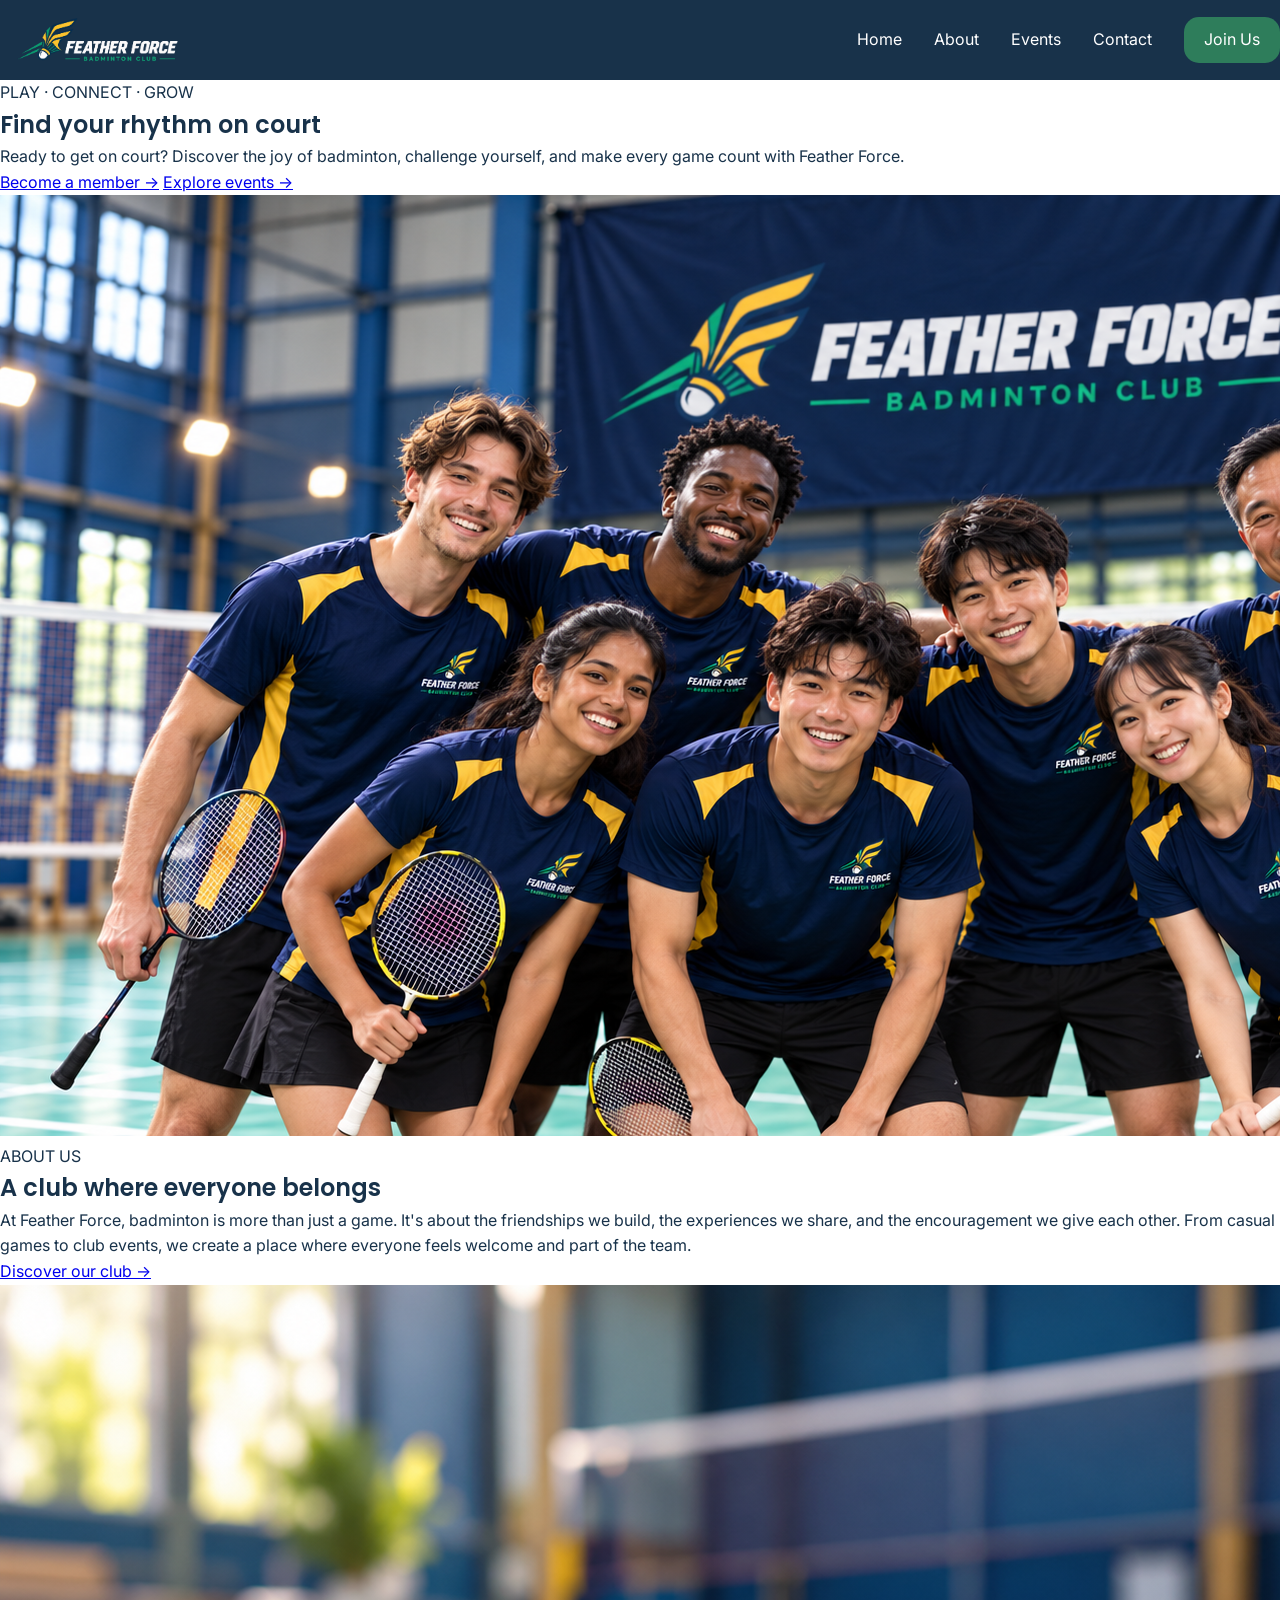
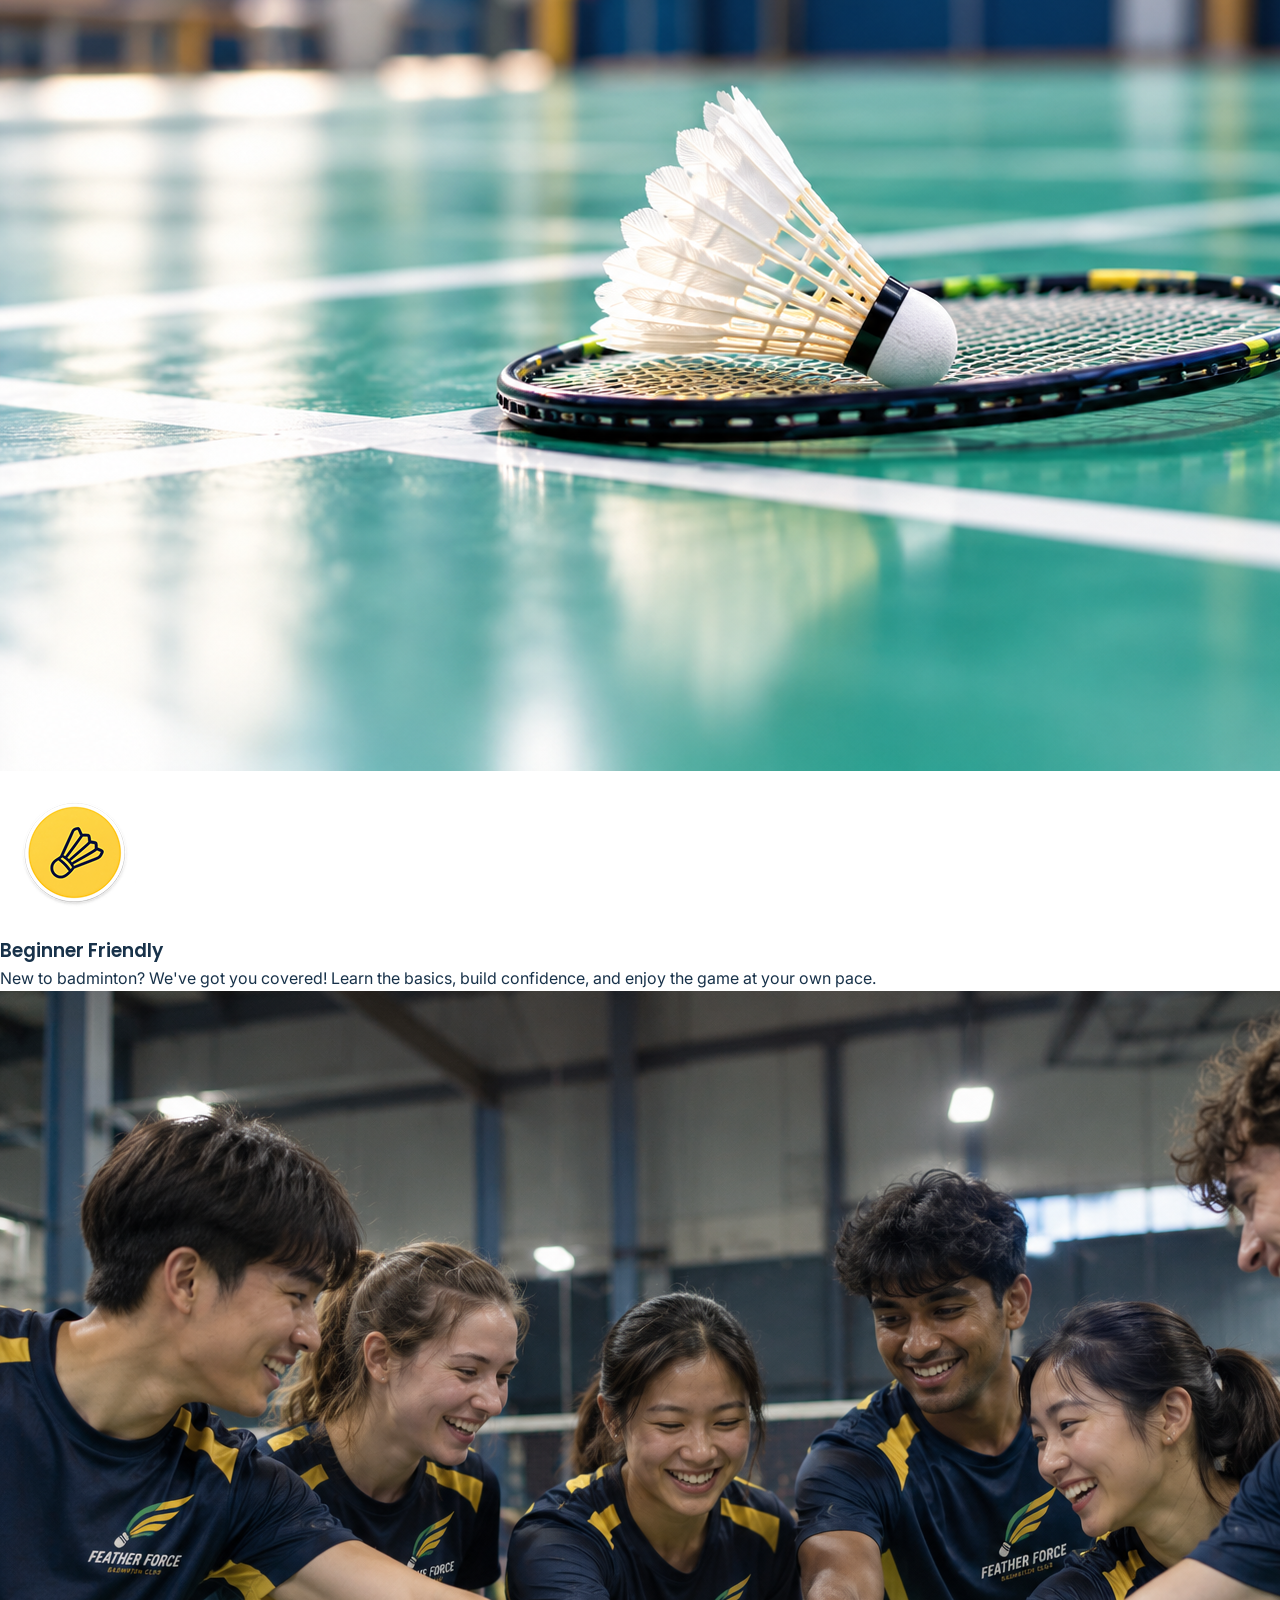
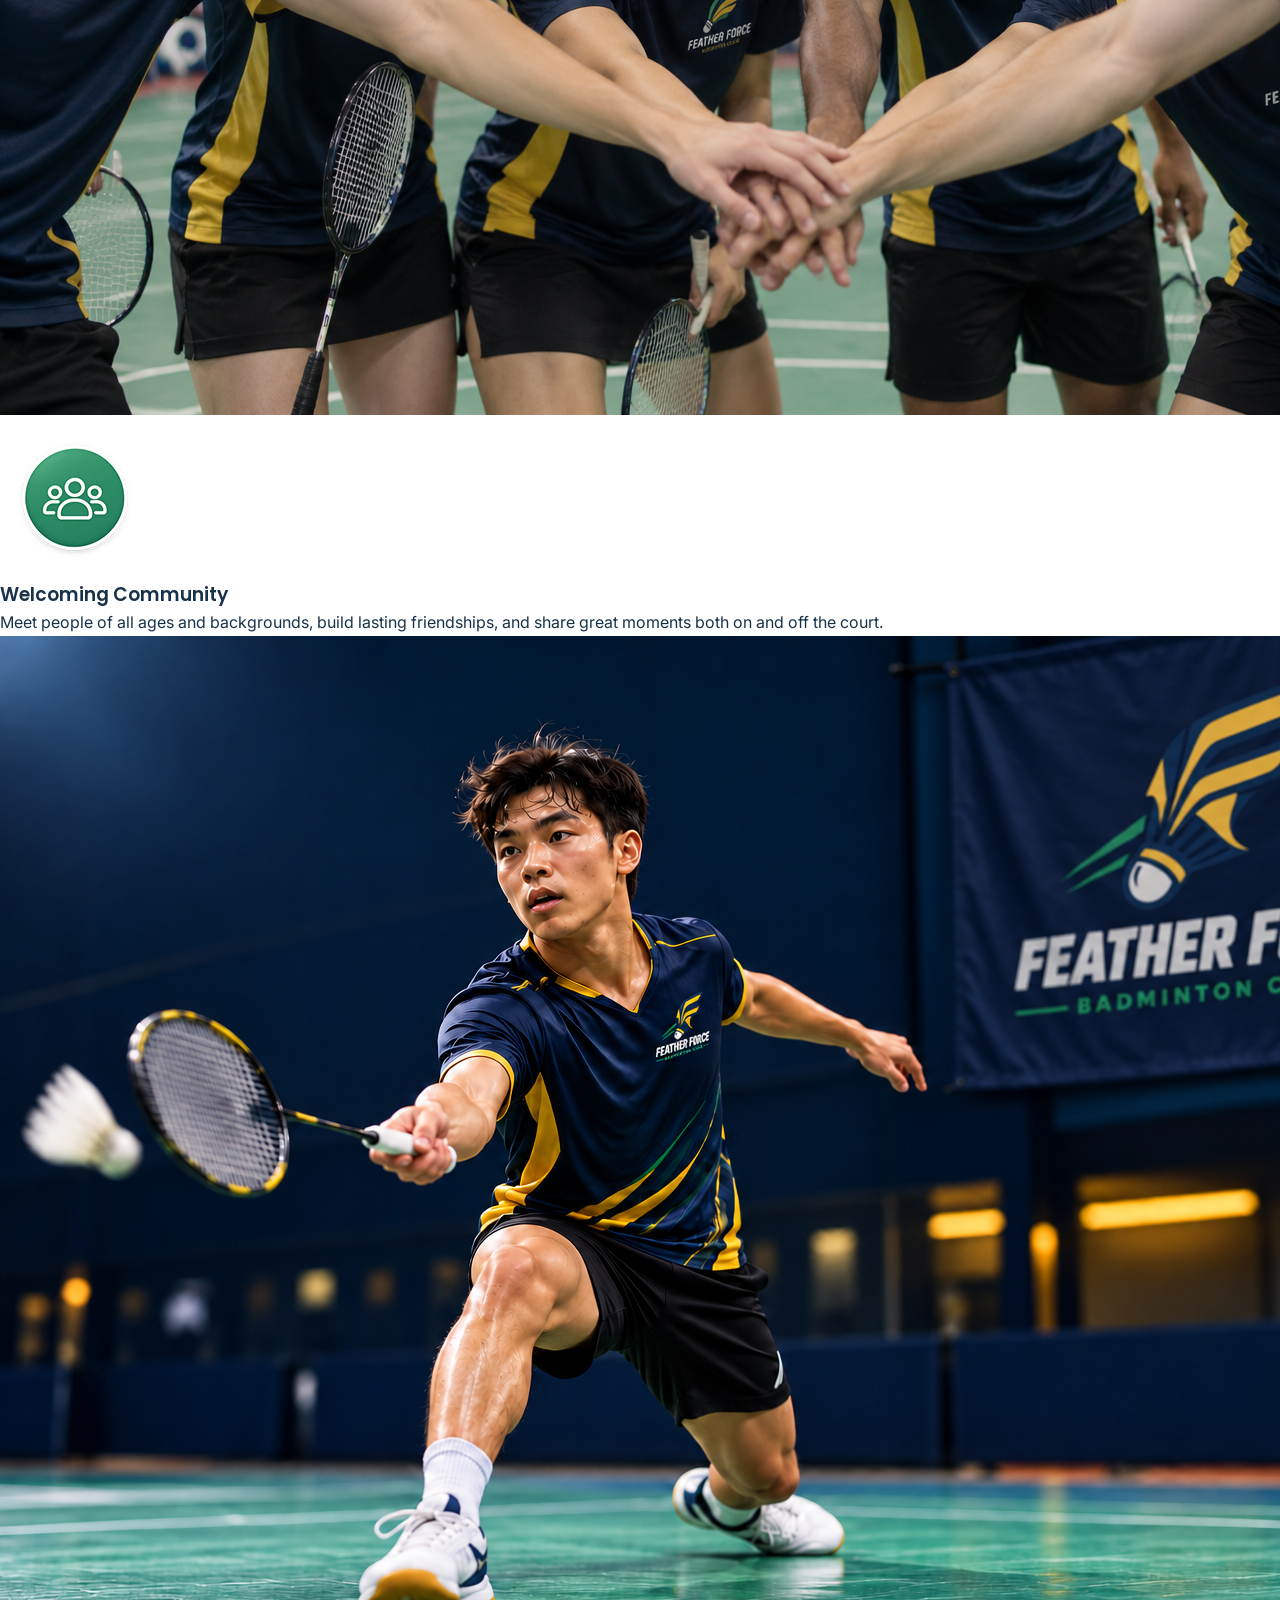
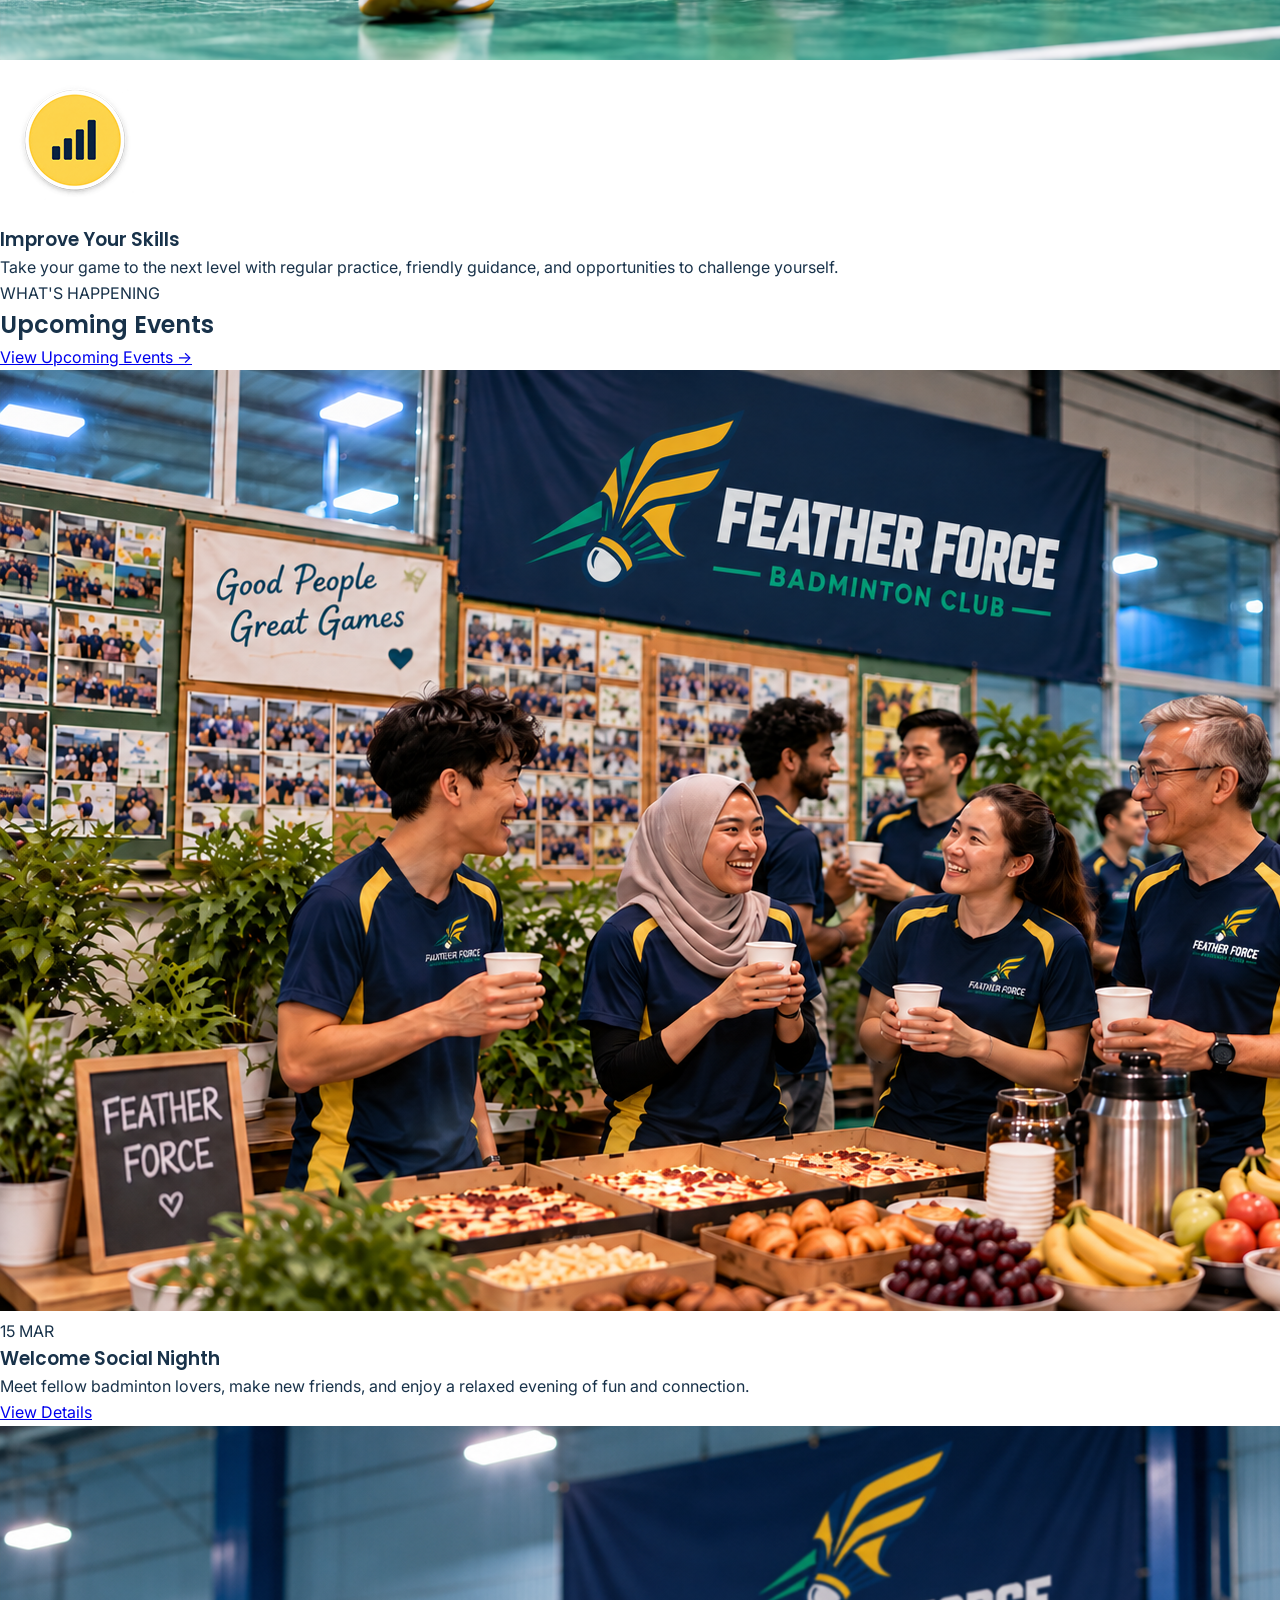
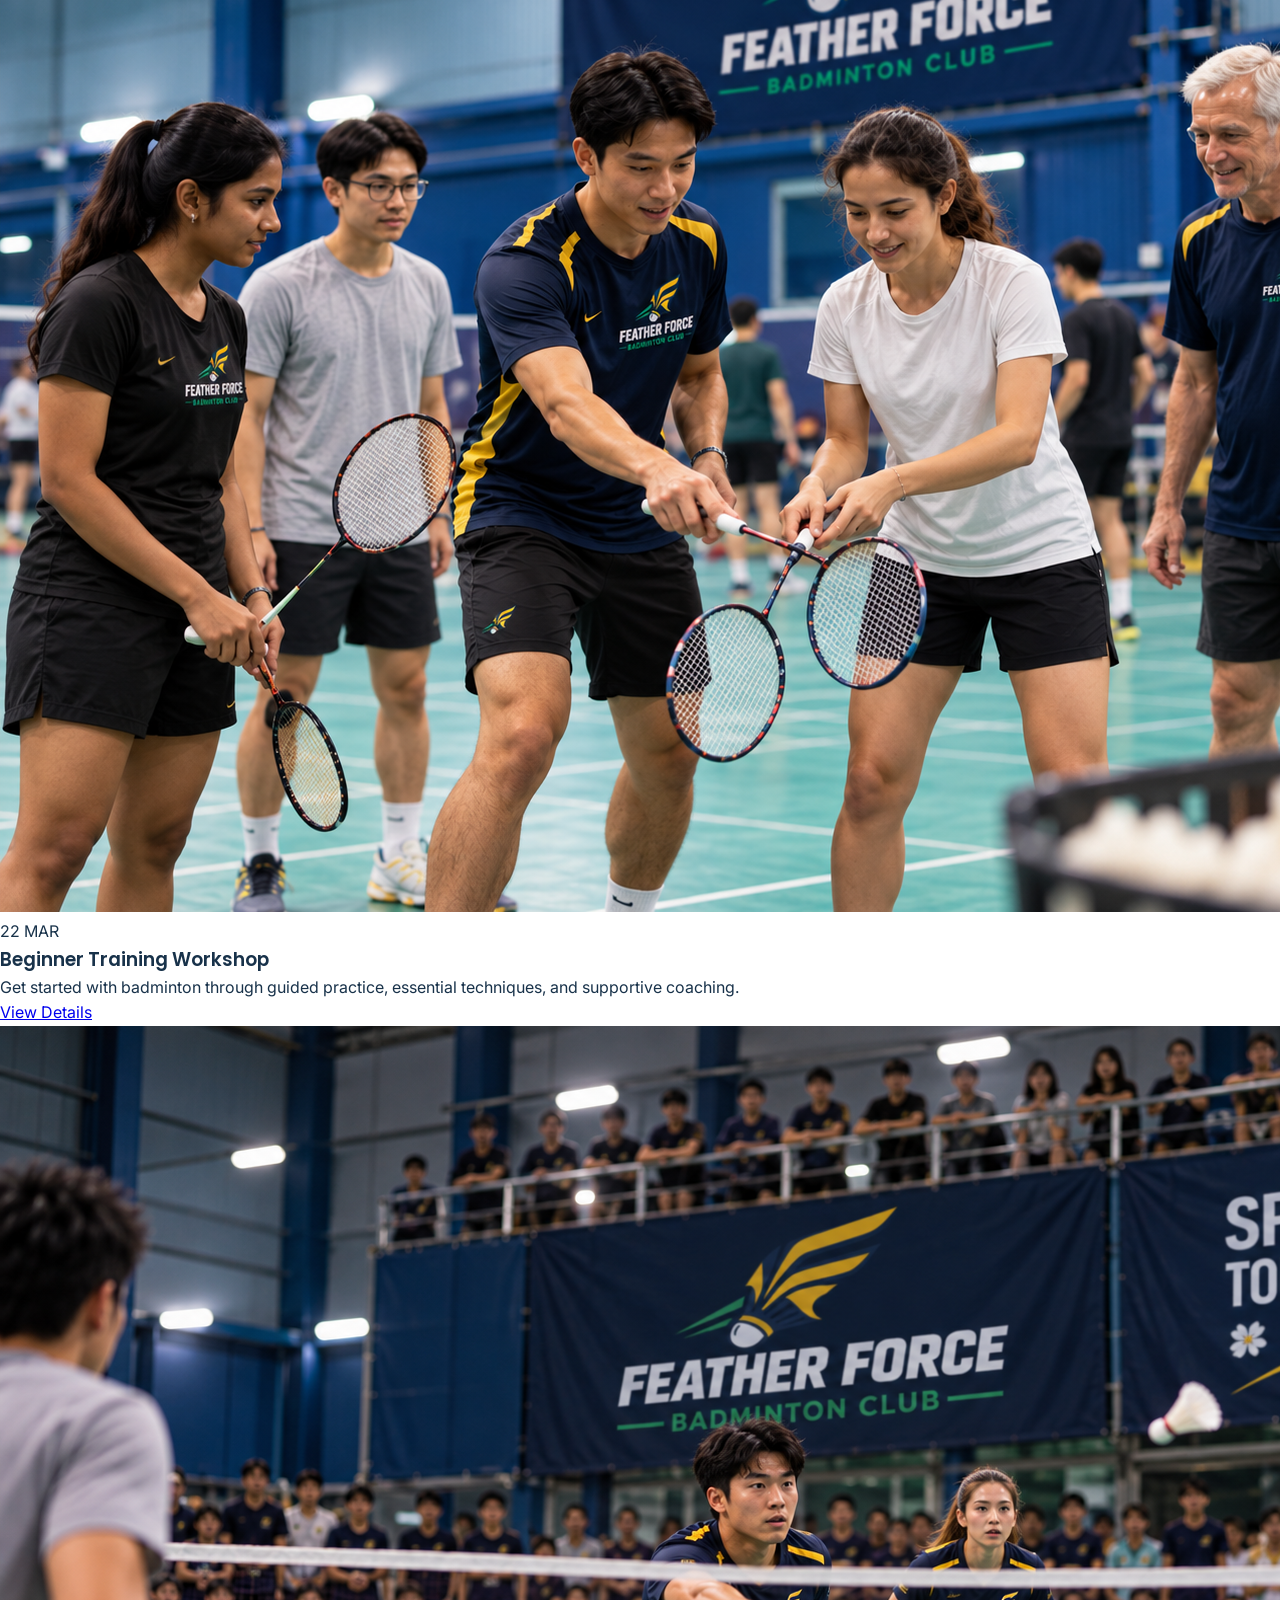
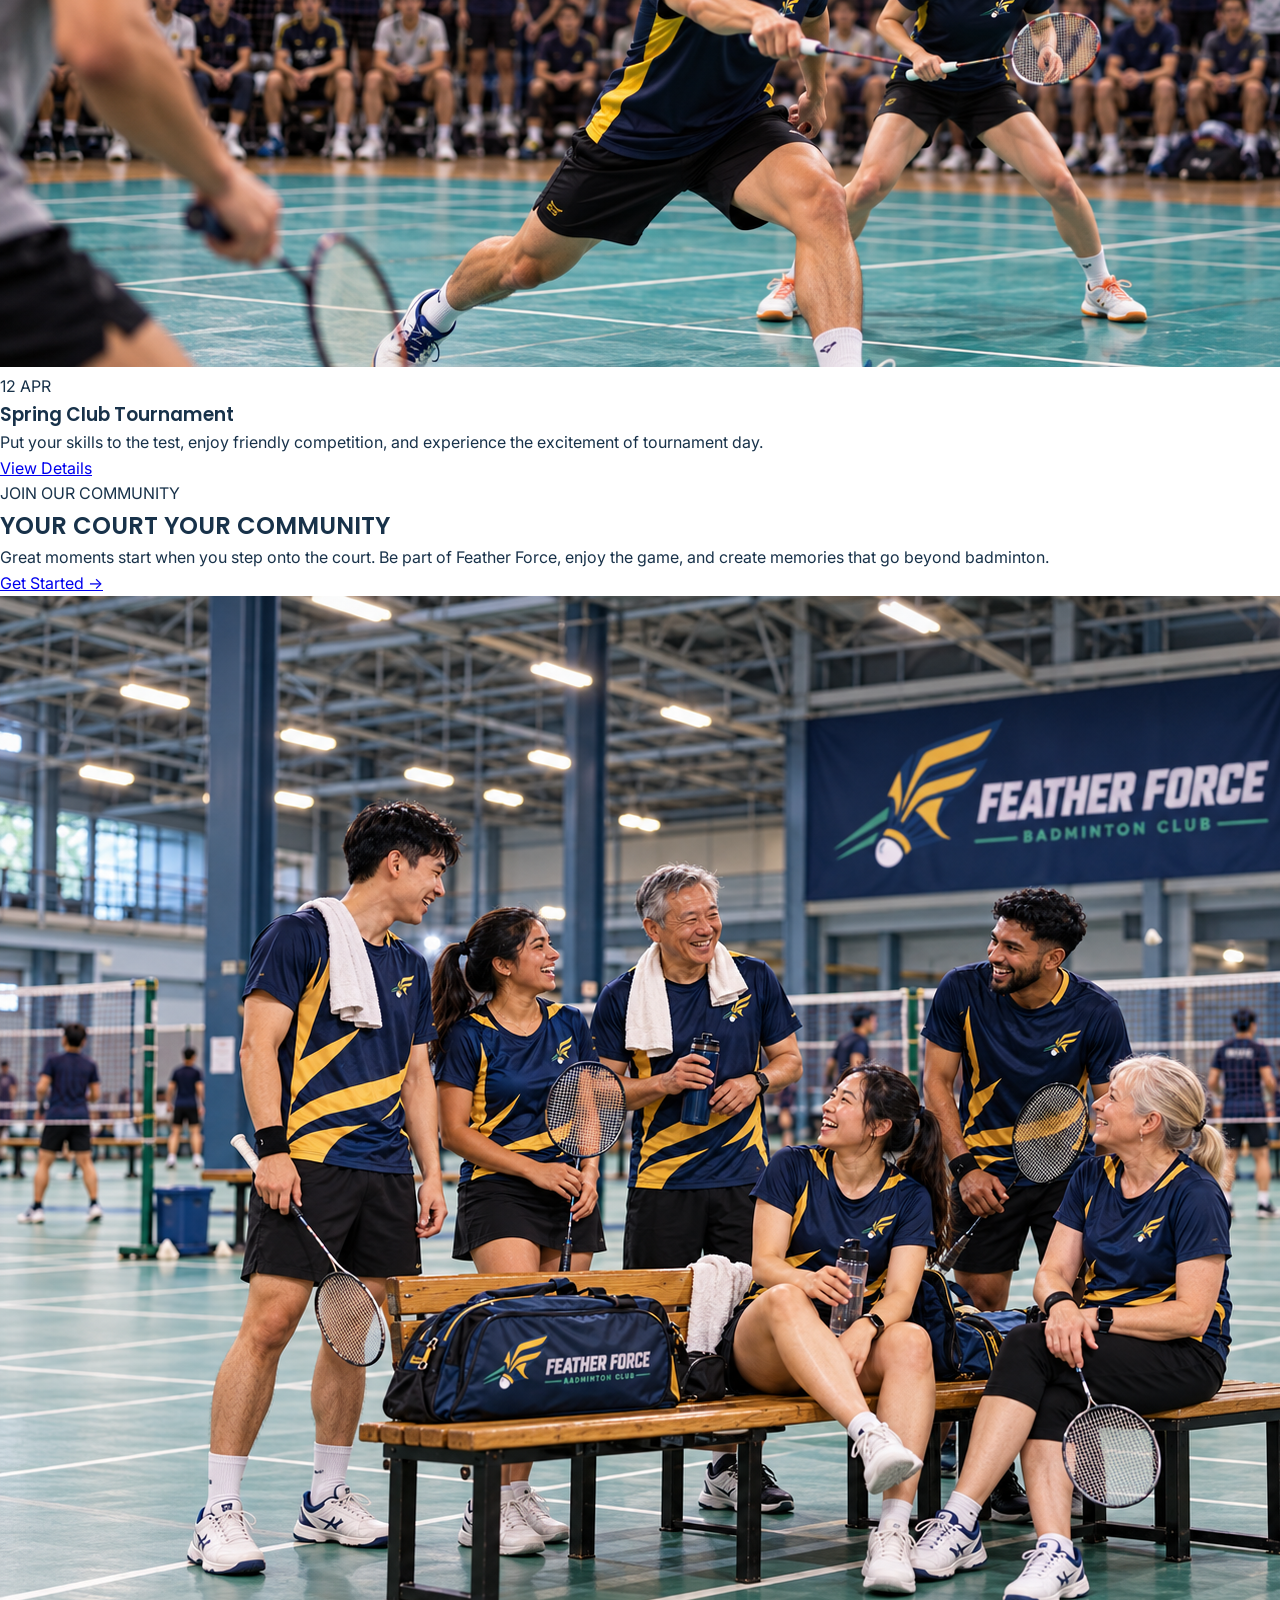
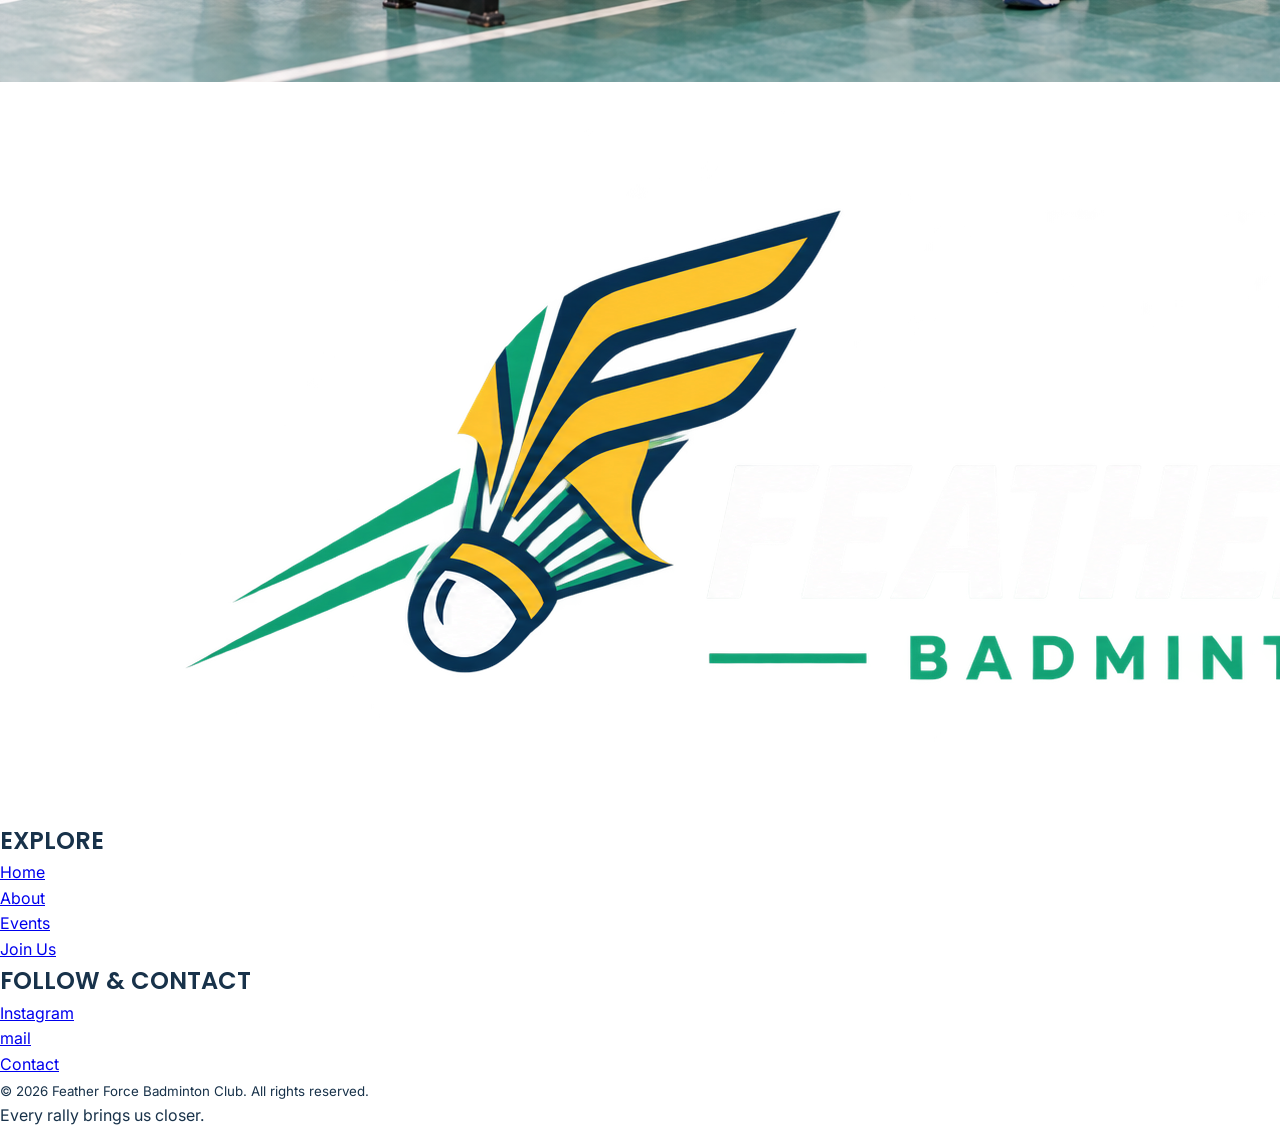
==== html/index.html @ 4be4ebb5 "Implementera tillgänglig mobilmeny med JavaScript och koppla main.js till alla HTML-sidor" ====
<!DOCTYPE html>
<html lang="en">
<head>
    <meta charset="UTF-8">
    <meta name="viewport" content="width=device-width, initial-scale=1.0">
    <title>Home | Feather Force Badminton Club</title>

    <!-- CSS Filer -->
     <link rel="stylesheet" href ="../css/main.css">
     <link rel="stylesheet" href ="../css/index.css">

    <!--  Javascript Filer -->
     <script src="../js/main.js" defer></script>

    <!-- Google Fonts -->
     <link rel="preconnect" href="https://fonts.googleapis.com">
     <link rel="preconnect" href="https://fonts.gstatic.com" crossorigin>
     <link href="https://fonts.googleapis.com/css2?family=Inter:wght@400&family=Poppins:wght@600&display=swap" rel="stylesheet">

    
    <!-- Flaticon UIcons för sociala medier -->
     <link rel="stylesheet"
      href="https://cdn-uicons.flaticon.com/3.0.0/uicons-brands/css/uicons-brands.css">
    <!-- Flaticon UIcons med rundade konturer -->
     <link rel="stylesheet"
      href="https://cdn-uicons.flaticon.com/3.0.0/uicons-regular-rounded/css/uicons-regular-rounded.css">
    <!-- Flaticon UIcons med fylld design -->
      <link rel="stylesheet"
      href="https://cdn-uicons.flaticon.com/3.0.0/uicons-solid-rounded/css/uicons-solid-rounded.css">
</head>

<body>

    <!-- Sidhuvud med logotyp och navigation -->
    <header class ="site-header">

        <!-- Container för sidhuvudets layout och innehåll -->
        <div class ="header-container">

            <!-- Logotyp med länk till startsidan -->
            <a href="index.html" class ="logo">

                <!-- Feather Force-klubbens logotyp -->
                <img src ="../images/Feather-Force-logo.png"
                 alt ="Feather Force Badminton Club logo">
            </a>

            <!-- Hamburgermeny med tillgänglighetsanpassade attribut -->
            <button class = "menu-toggle"
                type ="button"  
                aria-label="Open menu"
                aria-expanded="false"
                aria-controls="primary-navigation">

                <!-- Hamburgermenyns tre streck -->
                <span class ="bar1"></span>     
                <span class = "bar2"></span>    
                <span class = "bar3"></span>    
            </button>

            <!-- Huvudnavigation för webbplatsens sidor -->
            <nav class="navbar" id="primary-navigation" aria-label="Main navigation">

                <!-- Lista med navigationslänkar -->
                <ul class="nav-list">
      
                    <li><a href="index.html">Home</a></li>
                    <li><a href="about.html">About</a></li>
                    <li><a href="events.html">Events</a></li>
                    <li><a href="contact.html">Contact</a></li>

                    <!-- Länk till kontaktsidan för medlemskap -->
                    <li><a href="contact.html" class="join-button">Join Us</a></li>
                </ul>
            </nav>
        </div>
    </header>

    <!-- Sidans huvudsakliga innehåll -->
    <main class ="home-page" id="home">

        <!--  Hero-Sektion -->
        <section class ="home-hero">

            <!-- Layout och innehållsbredd för Hero-sektionen -->
            <div class ="hero-layout content-container">

                <!--  Textinnehåll i Hero-Sektionen -->
                <div class ="hero-content">

                    <!-- Tag -->
                     <p class ="tag">PLAY · CONNECT · GROW</p>
                     
                     <!--  Rubrik -->
                    <h1>Find your rhythm on court</h1>

                    <!-- Introduktion-->
                     <p> Ready to get on court? Discover the joy of badminton, challenge yourself, 
                     and make every game count with Feather Force. 
                    </p>

                    <!-- Container för knappar för medlemskap och evenemang -->
                    <div class="hero-actions">

                        <!-- Primär knapp för medlemskap -->
                        <a href ="contacts.html" class ="button button-primary">Become a member &rarr;</a>

                        <!-- Sekundär knapp för evenemang -->
                        <a href="events.html" class ="button button-secondary">Explore events &rarr;</a>
                    </div>

                    <!-- Hero bild -->
                     <img src = "../images/hero-image.png" alt = "Feather Force team">
                </div>

            </div>
        </section>

        <!-- About-Sektion-->
         <section class ="home-about" id="about">

            <!-- Layout och innehållsbredd för About-sektionen -->
            <div class ="about-layout content-container">
                
                <!--  Textinnehåll i About-Sektionen -->
                <div class ="about-content">

                    <!-- Tag -->
                    <p class ="tag">ABOUT US</p>

                    <!--  Sektionens huvudrubrik -->
                    <h2> A club where everyone belongs </h2>

                    <!-- Presentation av badmintonklubben -->
                    <p>
                        At Feather Force, badminton is more than just a game. It's about the friendships we build, 
                        the experiences we share, and the encouragement we give each other. From casual games to club events,
                        we create a place where everyone feels welcome and part of the team.
                    </p>

                    <!-- Knapp som länkar till About-Sidan -->
                     <a href ="about.html" class ="button">Discover our club &rarr;</a>
                </div>

                <!-- Informationskort om klubbens fördelar -->
                <div class ="about-cards">
                    
                 <!-- Första kort som presenterar klubbens fördelar -->
                 <article class ="about-card">
                     <!-- Container för kortets bilder och dekorativ ikoner -->
                     <div class ="about-card-media">
                          <!-- Kort 1: Bilden -->
                         <img src="../images/about-card1.png" class ="about-card-image" 
                         alt ="Badminton shuttlecock and racket">
                         
                         <!-- Kort 1: Dekorativ ikon -->
                         <img src="../images/about-icon1.png" class="about-card-icon"
                         alt="">
                     </div>

                     <!--  Kort 1: Textinnehåll -->
                     <div class ="about-card-content">
                         <!--  Kort 1: Rubrik -->
                         <h3>Beginner Friendly</h3>

                         <!--  Kort 1: Beskrivning-->
                         <p>New to badminton? We've got you covered! Learn the basics, build confidence,
                           and enjoy the game at your own pace.
                        </p>
                     </div>
                 </article>


                 <!-- Andra kort som presenterar klubbens fördelar -->
                 <article class ="about-card">
                     <!-- Container för kortets bilder och dekorativ ikoner -->
                     <div class ="about-card-media">
                          <!-- Kort 2: Bilden -->
                         <img src="../images/about-card2.png" class ="about-card-image" 
                         alt ="Feather Force members bringing their hands together">
                         
                         <!-- Kort 2: Dekorativ ikon -->
                         <img src="../images/about-icon2.png" class="about-card-icon"
                         alt="">
                     </div>

                     <!--  Kort 2: Textinnehåll -->
                     <div class ="about-card-content">
                         <!--  Kort 2: Rubrik -->
                         <h3>Welcoming Community</h3>

                         <!--  Kort 2: Beskrivning-->
                         <p>Meet people of all ages and backgrounds, build lasting friendships, 
                             and share great moments both on and off the court.
                        </p>
                     </div>
                 </article>


                 <!-- Tredje kort som presenterar klubbens fördelar -->
                 <article class ="about-card">
                     <!-- Container för kortets bilder och dekorativ ikoner -->
                     <div class ="about-card-media">
                          <!-- Kort 3: Bilden -->
                         <img src="../images/about-card3.png" class ="about-card-image" 
                         alt ="Badminton players improving their skills through training">
                         
                         <!-- Kort 3: Dekorativ ikon -->
                         <img src="../images/about-icon3.png" class="about-card-icon"
                         alt="">
                     </div>

                     <!--  Kort 3: Textinnehåll -->
                     <div class ="about-card-content">
                         <!--  Kort 3: Rubrik -->
                         <h3>Improve Your Skills</h3>

                         <!--  Kort 3: Beskrivning-->
                         <p>Take your game to the next level with regular practice, friendly guidance,
                             and opportunities to challenge yourself.
                         </p>
                     </div>
                 </article>
                </div>
            </div>
         </section>


         <!-- Kommande events-Sektion -->
         <section class ="home-events" id="events">

            <!-- Container för sektionens innehållsbredd -->
            <div class ="content-container">

                <!--  Sektionens rubrik och navigationslänk -->
                  <div class ="section-head">
                     <!-- Sektionens tag och rubrik -->
                     <div class ="section-title">
                         <!-- Tag -->
                         <p class="tag">WHAT'S HAPPENING</p>

                         <!-- Rubrik -->
                         <h2>Upcoming Events</h2>
                     </div>

                     <!-- Länk till Events-Sidan  -->
                     <a href = "events.html">View Upcoming Events &rarr;</a>
                  </div>

               <!-- Grid layout för Events kortet -->
               <div class ="events-grid">
                   <!-- Första Events-kort -->
                   <article class ="event-card">   
                       <!-- Container för Events-sektion bild och datum -->
                      <div class="event-card-visual">
                         <img src ="../images/event-card1.png" alt="Feather Force members enjoying a social badminton event">
                         <span class="event-date">15 MAR</span>
                      </div>

                       <!-- Container för evenemangets rubrik, beskrivning och länk -->
                        <div class="event-card-content">
                            <!-- Rubrik -->
                             <h3>Welcome Social Nighth</h3>

                            <!--  Beskrivning -->
                            <p>Meet fellow badminton lovers, make new friends, 
                             and enjoy a relaxed evening of fun and connection.
                            </p>

                            <!-- Länk till Events detaljer -->
                            <a href="events.html">View Details</a>
                        </div>
                   </article>


                   <!-- Andra Events-kort -->
                   <article class ="event-card">   
                       <!-- Container för Events-sektion bild och datum -->
                      <div class="event-card-visual">
                         <img src ="../images/event-card2.png" alt="Beginner badminton players practicing with guidance from a coach">
                         <span class="event-date">22 MAR</span>
                      </div>

                       <!-- Container för evenemangets rubrik, beskrivning och länk -->
                        <div class="event-card-content">
                            <!-- Rubrik -->
                             <h3>Beginner Training Workshop</h3>

                            <!--  Beskrivning -->
                            <p>Get started with badminton through guided practice, 
                              essential techniques, and supportive coaching.
                            </p>

                            <!-- Länk till Events detaljer -->
                            <a href="events.html">View Details</a>
                        </div>
                   </article>


                    <!-- Tredje Events-kort -->
                   <article class ="event-card">   
                       <!-- Container för Events-sektion bild och datum -->
                      <div class="event-card-visual">
                         <img src ="../images/event-card3.png" alt="Feather Force players competing in a spring club tournament">
                         <span class="event-date">12 APR</span>
                      </div>

                       <!-- Container för evenemangets rubrik, beskrivning och länk -->
                        <div class="event-card-content">
                            <!-- Rubrik -->
                             <h3>Spring Club Tournament</h3>

                            <!--  Beskrivning -->
                            <p>Put your skills to the test, enjoy friendly competition,
                             and experience the excitement of tournament day.
                            </p >

                            <!-- Länk till Events detaljer -->
                            <a href="events.html">View Details</a>
                        </div>
                   </article>
               </div>
            </div>
         </section>


        <!--  CTA-Sektion-->
        <section class="home-cta" id="cta">

            <!-- Layout och innehållsbredd för CTA-sektionen -->
             <div class="cta-layout content-container">

                <!--  Textinnehåll i CTA-Sektionen -->
                <div class="cta-content">
                    <!-- TAG -->
                    <p class="tag">JOIN OUR COMMUNITY</p>

                    <!-- Rubrik -->
                    <h2>YOUR COURT YOUR COMMUNITY</h2>

                    <!--Beskrivning om CTA - Sektion-->
                    <p>Great moments start when you step onto the court. Be part of Feather Force, 
                    enjoy the game, and create memories that go beyond badminton.
                    </p>

                    <!-- Länk till Contact-sidan -->
                    <a href="contacts.html" class="button"> Get Started &rarr;</a>
                </div>

                <!-- CTA-Sektions bild på höger sida -->
                <img src="../images/joinUs-card1.png" alt="Feather Force members talking with each other">
             </div>
        </section>
    </main>


    

<!-- Sidfot med navigation och kontaktinformation -->
<footer class="site-footer">

    <!-- Sidfotens huvudlayout -->
    <div class="footer-container content-container">

        <!-- Klubbens logotyp med länk till startsidan -->
        <a href="index.html" class="footer-logo">
            <img
                src="../images/Feather-Force-logo.png"
                alt="Feather Force Badminton Club logo"
            >
        </a>

        <!-- Navigationslänkar till webbplatsens sidor -->
        <nav class="footer-column" aria-label="Footer navigation">

            <!-- Rubrik för navigationslänkar -->
            <h2>EXPLORE</h2>

            <!-- Lista med sidlänkar -->
            <ul>
                <li><a href="index.html">Home</a></li>
                <li><a href="about.html">About</a></li>
                <li><a href="events.html">Events</a></li>
                <li><a href="contact.html">Join Us</a></li>
            </ul>

        </nav>

        <!-- Sociala medier och kontaktuppgifter -->
        <div class="footer-column">

            <!-- Rubrik för sociala medier och kontakt -->
            <h2>FOLLOW &amp; CONTACT</h2>

            <!-- Lista med sociala medier och kontaktlänkar -->
            <ul>

                <!-- Tillfällig länk tills klubben har ett Instagramkonto -->
                <li>
                    <a href="#">
                     <i class="fi fi-brands-instagram" aria-hidden="true"></i>
                      Instagram
                    </a>
                </li>

                <!-- Länk till klubbens e-postadress -->
                <li>
                   <a href="mailto:contact@featherforce.com">
                     <i class="fi fi-rr-envelope" aria-hidden="true"></i>
                     mail
                    </a>
                </li>

                <!-- Länk till kontaktsidan -->
                <li>
                    <a href="contact.html">
                     <i class="fi fi-sr-marker" aria-hidden="true"></i>
                     Contact
                    </a>
                </li>

            </ul>
        </div>

    </div>

    <!-- Sidfotens nedre del -->
    <div class="footer-bottom">

        <!-- Copyrightinformation och klubbens slogan -->
        <div class="footer-bottom-content content-container">

            <!-- Upphovsrättsinformation -->
            <small>
                &copy; 2026 Feather Force Badminton Club.
                All rights reserved.
            </small>

            <!-- Klubbens slogan -->
            <p>Every rally brings us closer.</p>

        </div>
    </div>
</footer>
</body>
</html>
---- css/main.css ----
/* =========================
   1. GLOBAL RESET
========================= */

*{
    margin: 0;
    padding: 0;
    box-sizing: border-box;
}

/* ==============================
   BODY & GRUNDLÄGGANDE TYPOGRAFI
================================= */

body{
    font-family: "Inter", sans-serif;
    font-weight: 400;
    line-height: 1.6;
    color: #18324A;
}

/* Gemensam typografi för alla rubriker */
h1, h2, h3 {
    font-family: "Poppins", sans-serif ;
    font-weight: 600;
}


/* =========================
   5. HEADER, NAVIGATION - MOBILE FIRST
========================= */

/* Sidhuvudets bakgrund och positionering */
.site-header {
    background-color: #18324A;
    position: relative;
}


/* Layout för logotyp och navigation */
.header-container {
    display: flex;
    justify-content: space-between;
    align-items: center;
    min-height: 80px;
}


/* Logo */
.logo img{
    display: block;
    width:200px;
    height: auto;

}


/* Hamburgermeny för mobil */
.menu-toggle{
    display: flex;
    flex-direction: column;
    justify-content: center;
    gap: 5px;

    padding: 8px;
    background: none;
    border: none;
    cursor: pointer;
}


/* Hamburgermenyns tre streck */
.menu-toggle span{
    width: 25px;
    height: 3px;
    border-radius: 2px;
    background-color: #ffffff;
}


/* Mobilnavigation, dold som standard */
.navbar{
    display: none;
}


/* Layout för navigationslänkar */
.nav-list{
    display: flex;
    flex-direction: column;
    gap: 20px;
    list-style: none;
}


/* Navigationslänkarnas utseende */
.nav-list a{
    color: #ffffff;
    text-decoration: none;
}


/* Join button */
.join-button {
    display: inline-block;
    padding: 10px 20px;
    background-color: #2E7D5B;
    color: white;
    border-radius: 15px;
}


/* =========================
   DESKTOP HEADER, NAVIGATION
========================= */
@media (min-width: 900px){

    /* Dölj hamburgermenyn på större skärmar */
    .menu-toggle{
        display: none;
    }

    /* Visa och anpassa navigationen för desktop */
    .navbar{
        display: block;
        position: sticky;
        width: auto;
        padding: 0;
       background-color: transparent;
    }

    .nav-list{
        flex-direction: row;
        align-items: center;
        gap: 32px;
    }
}
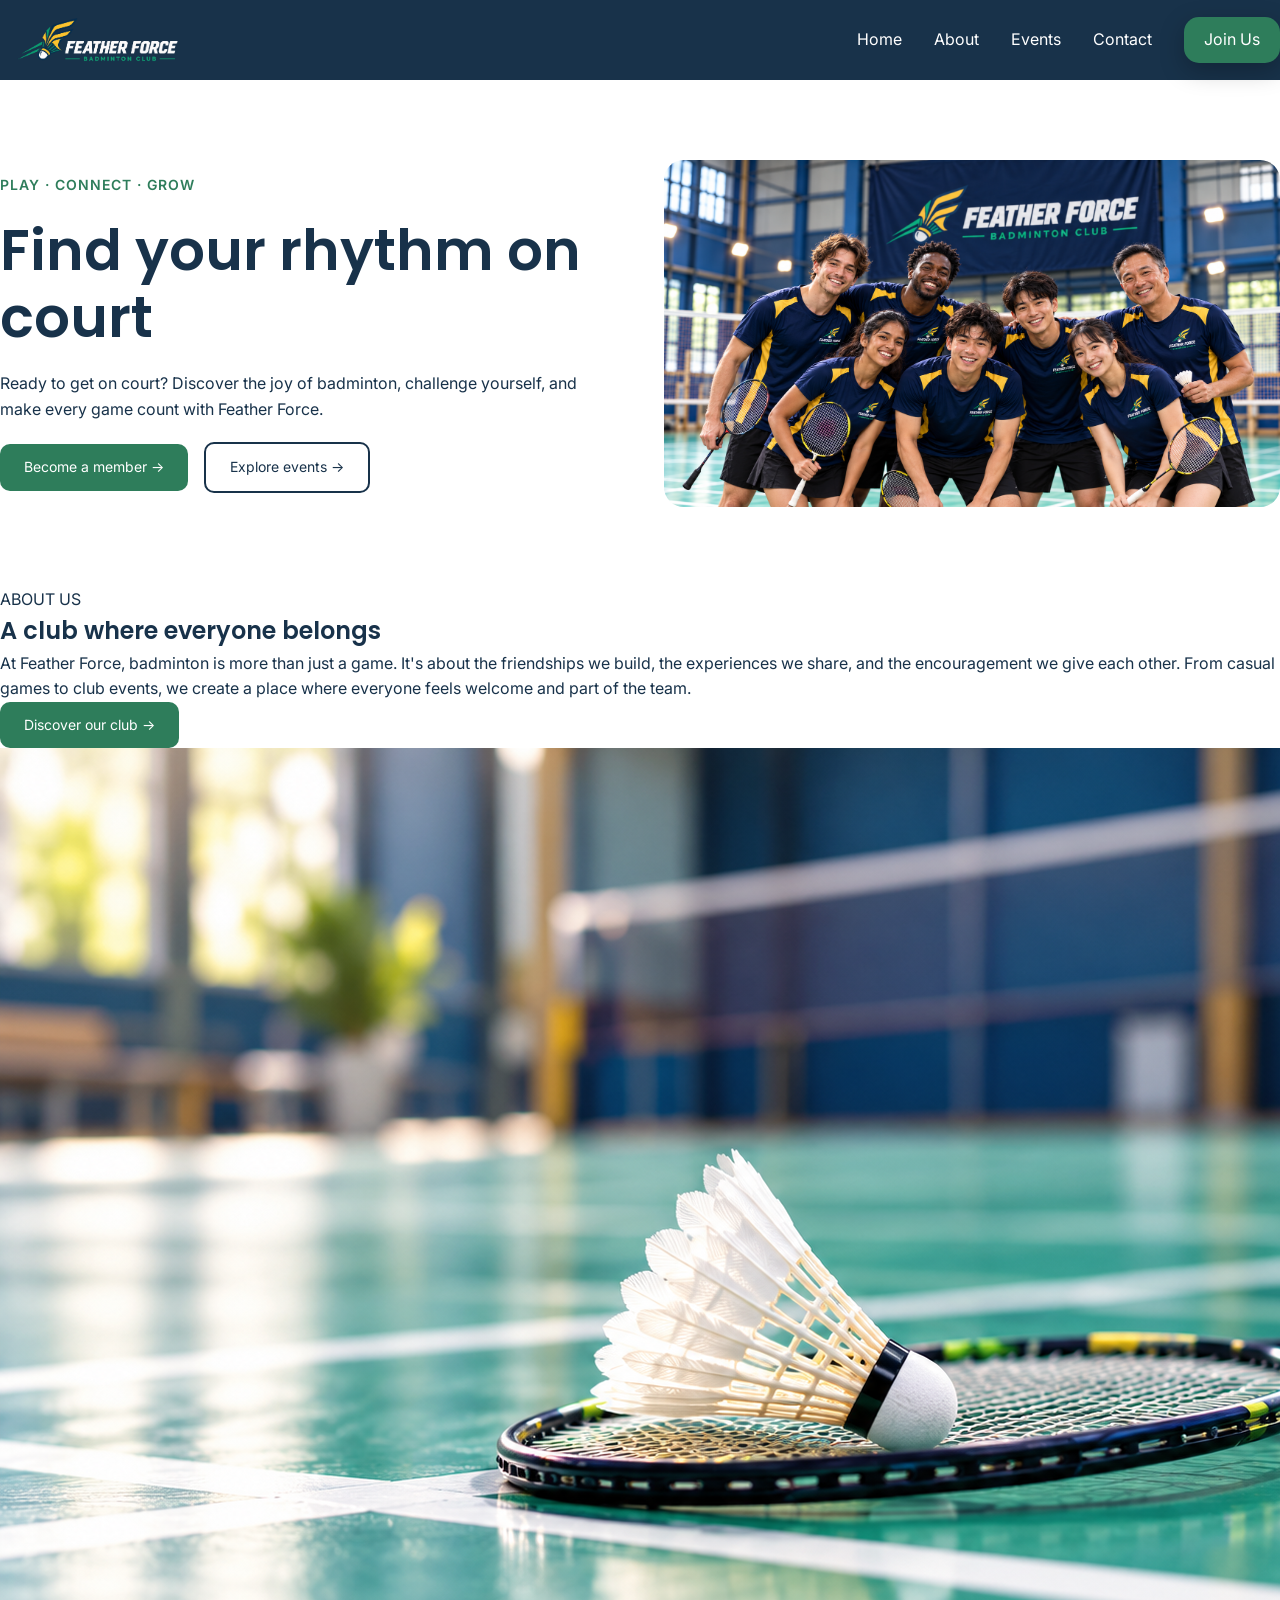
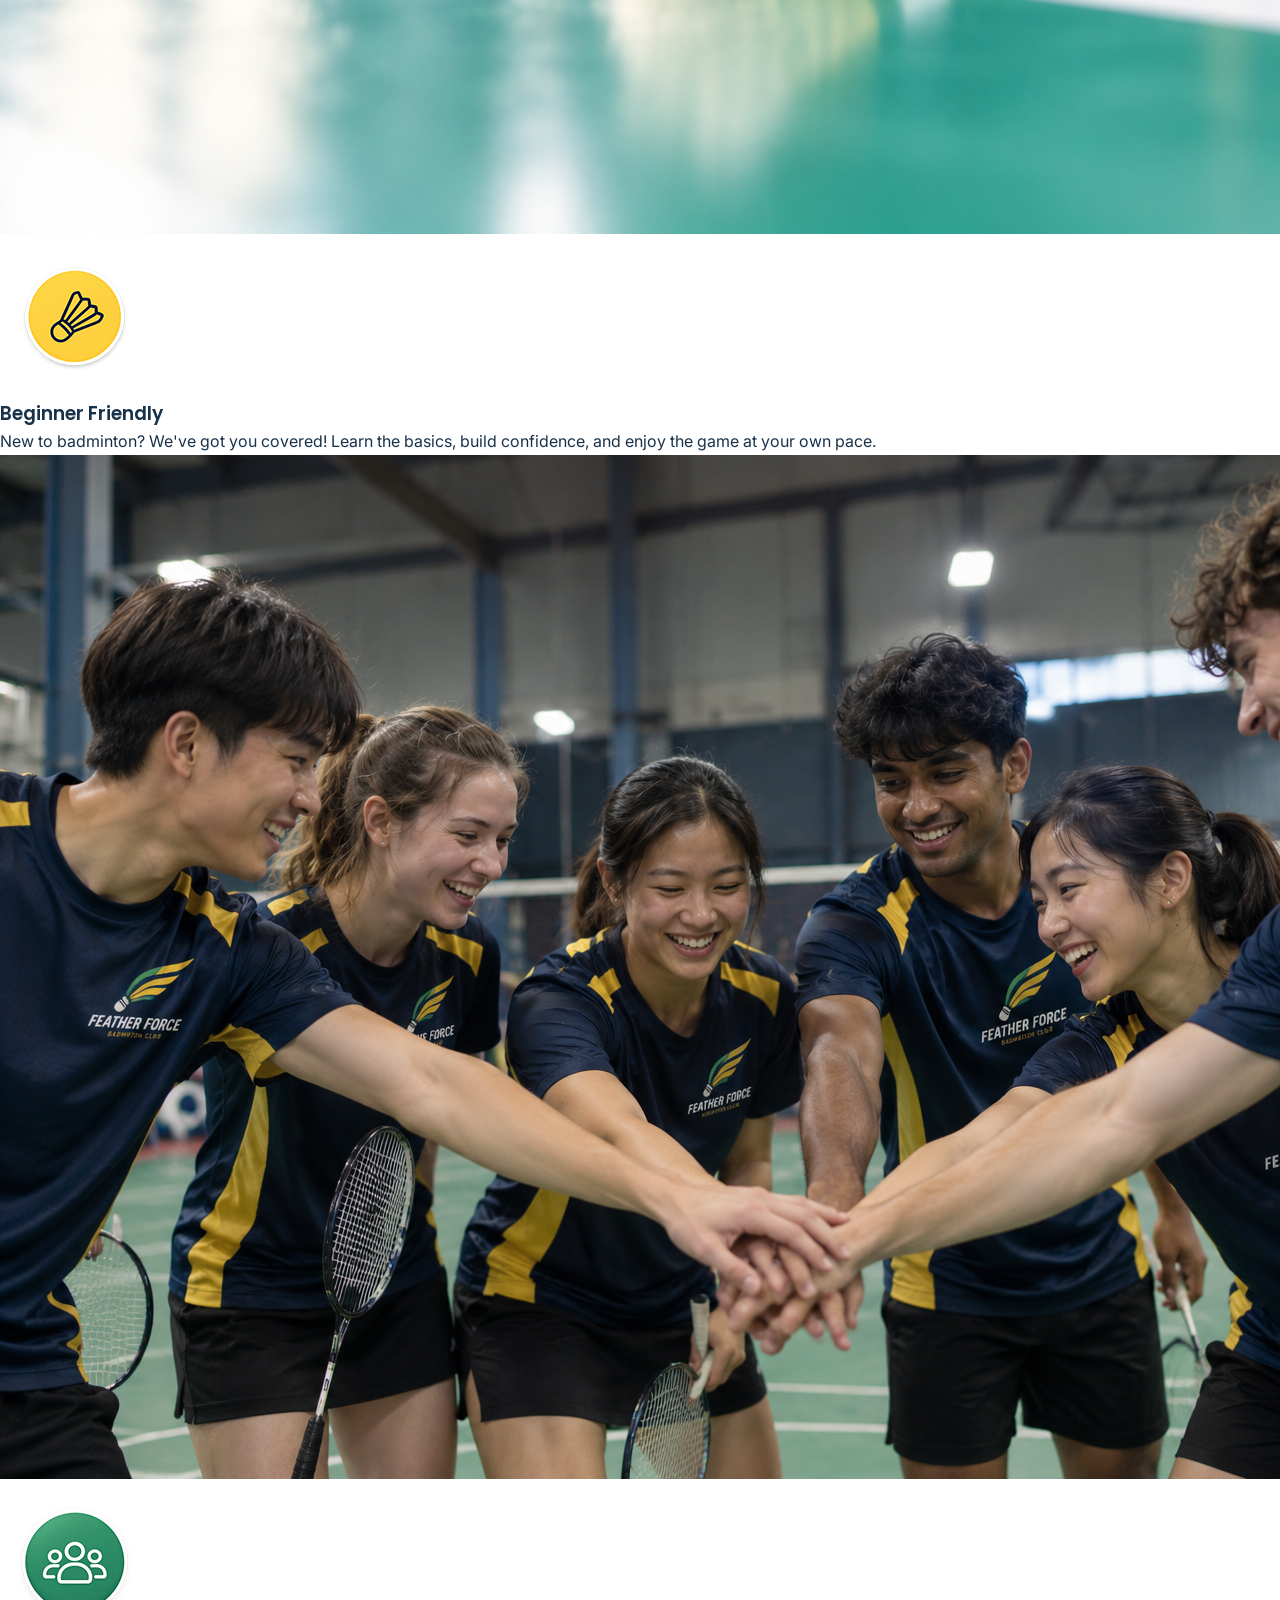
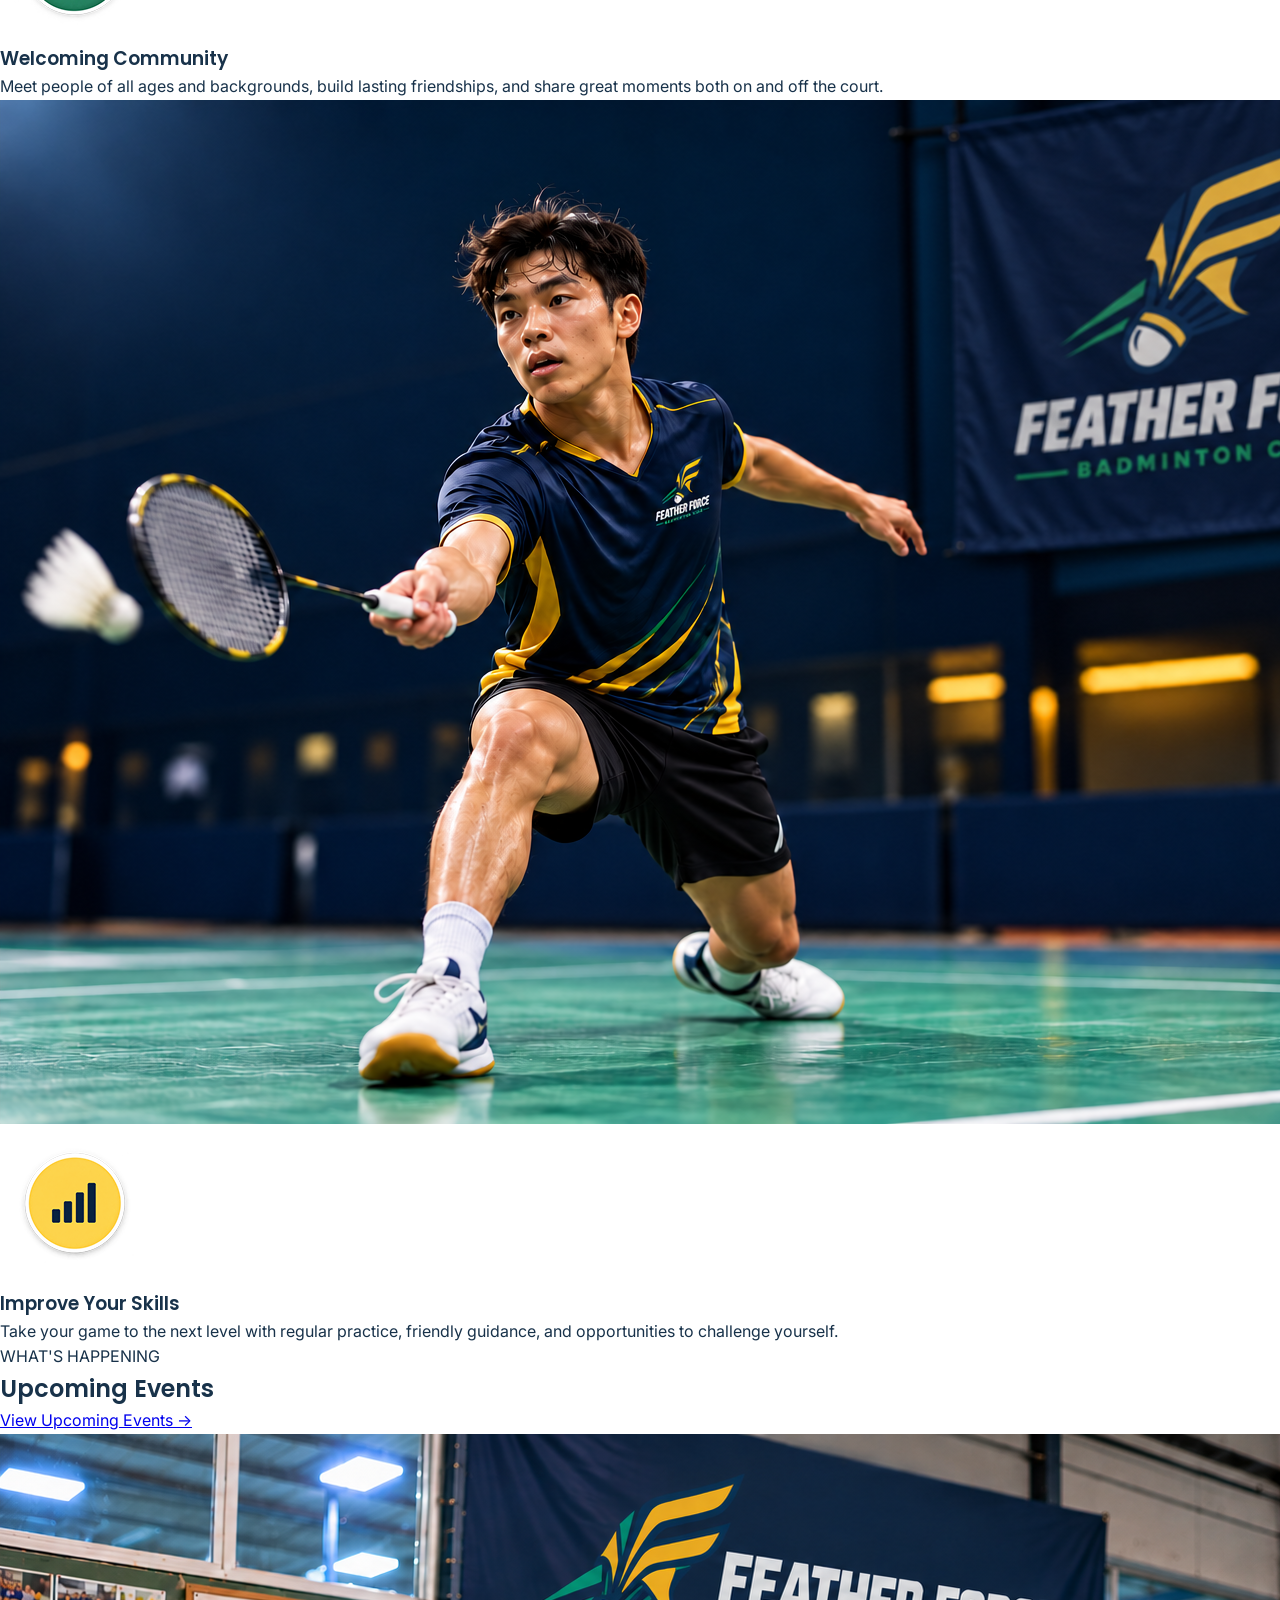
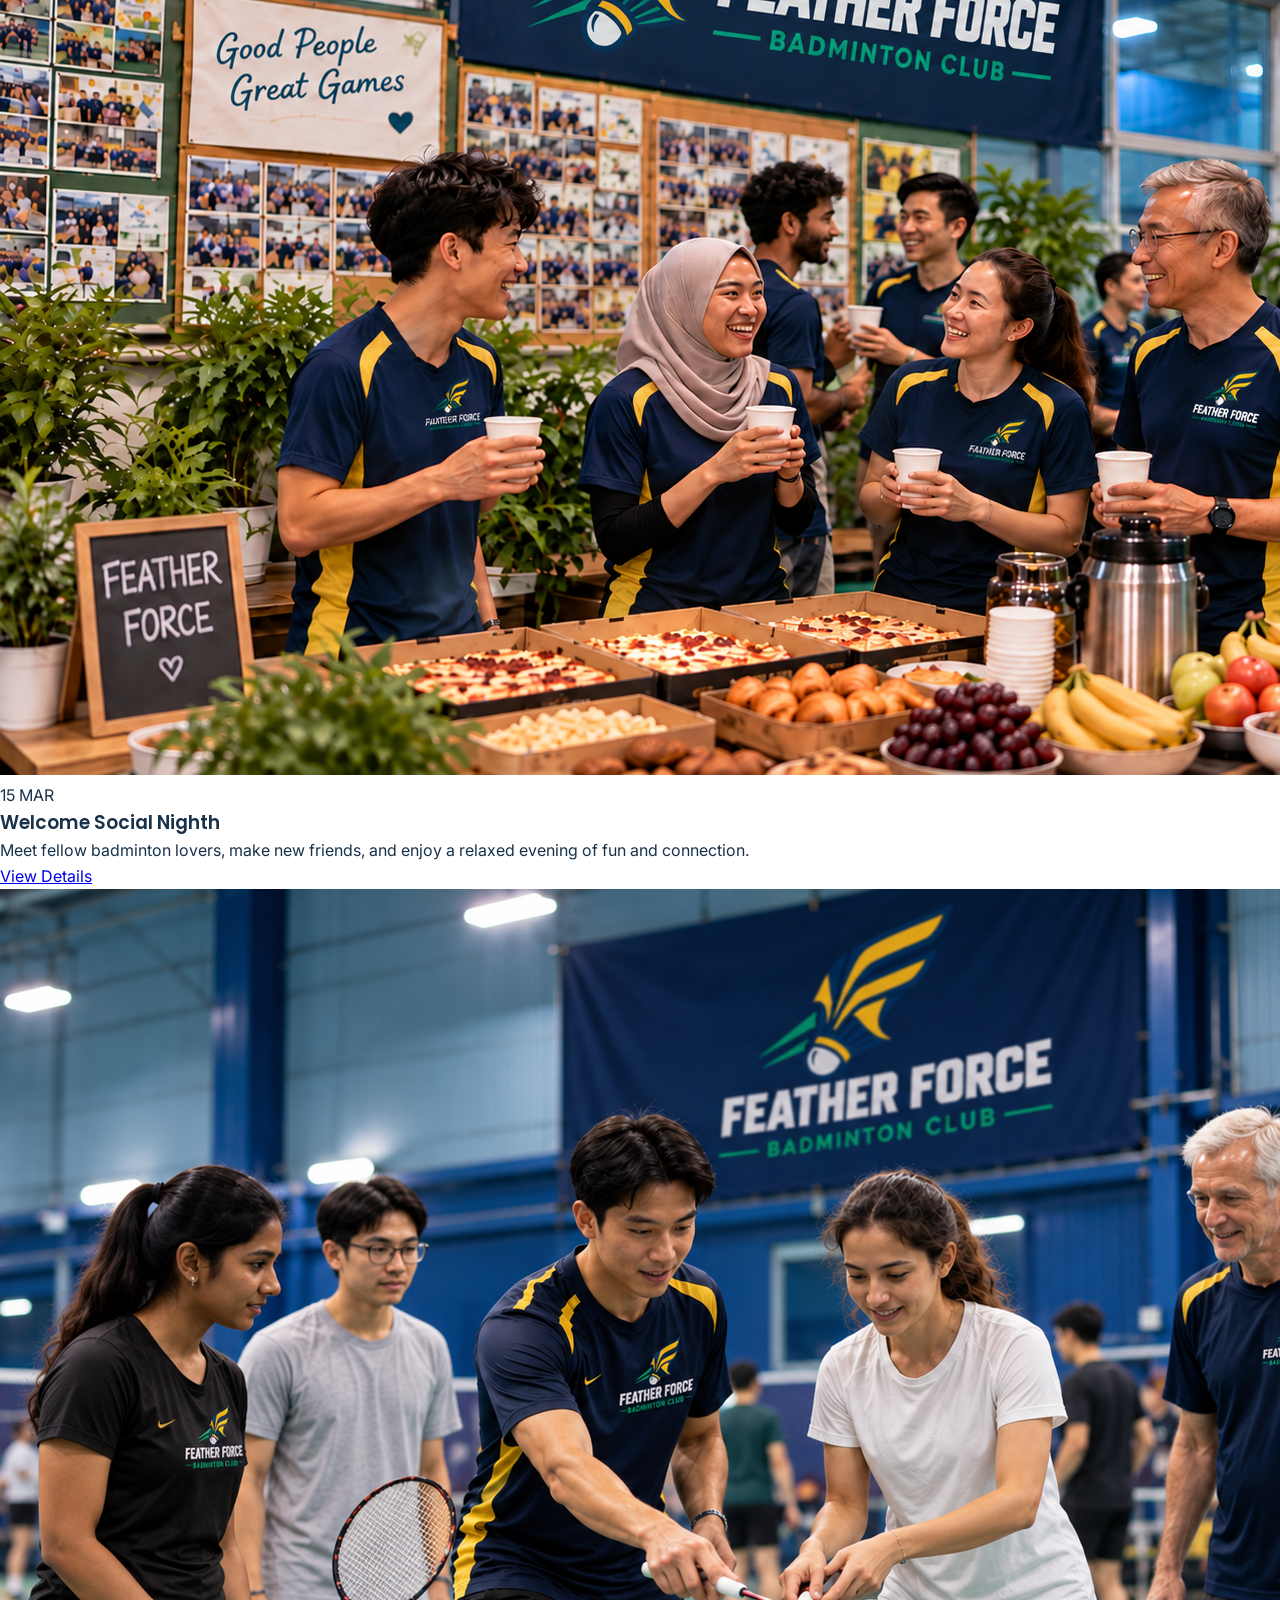
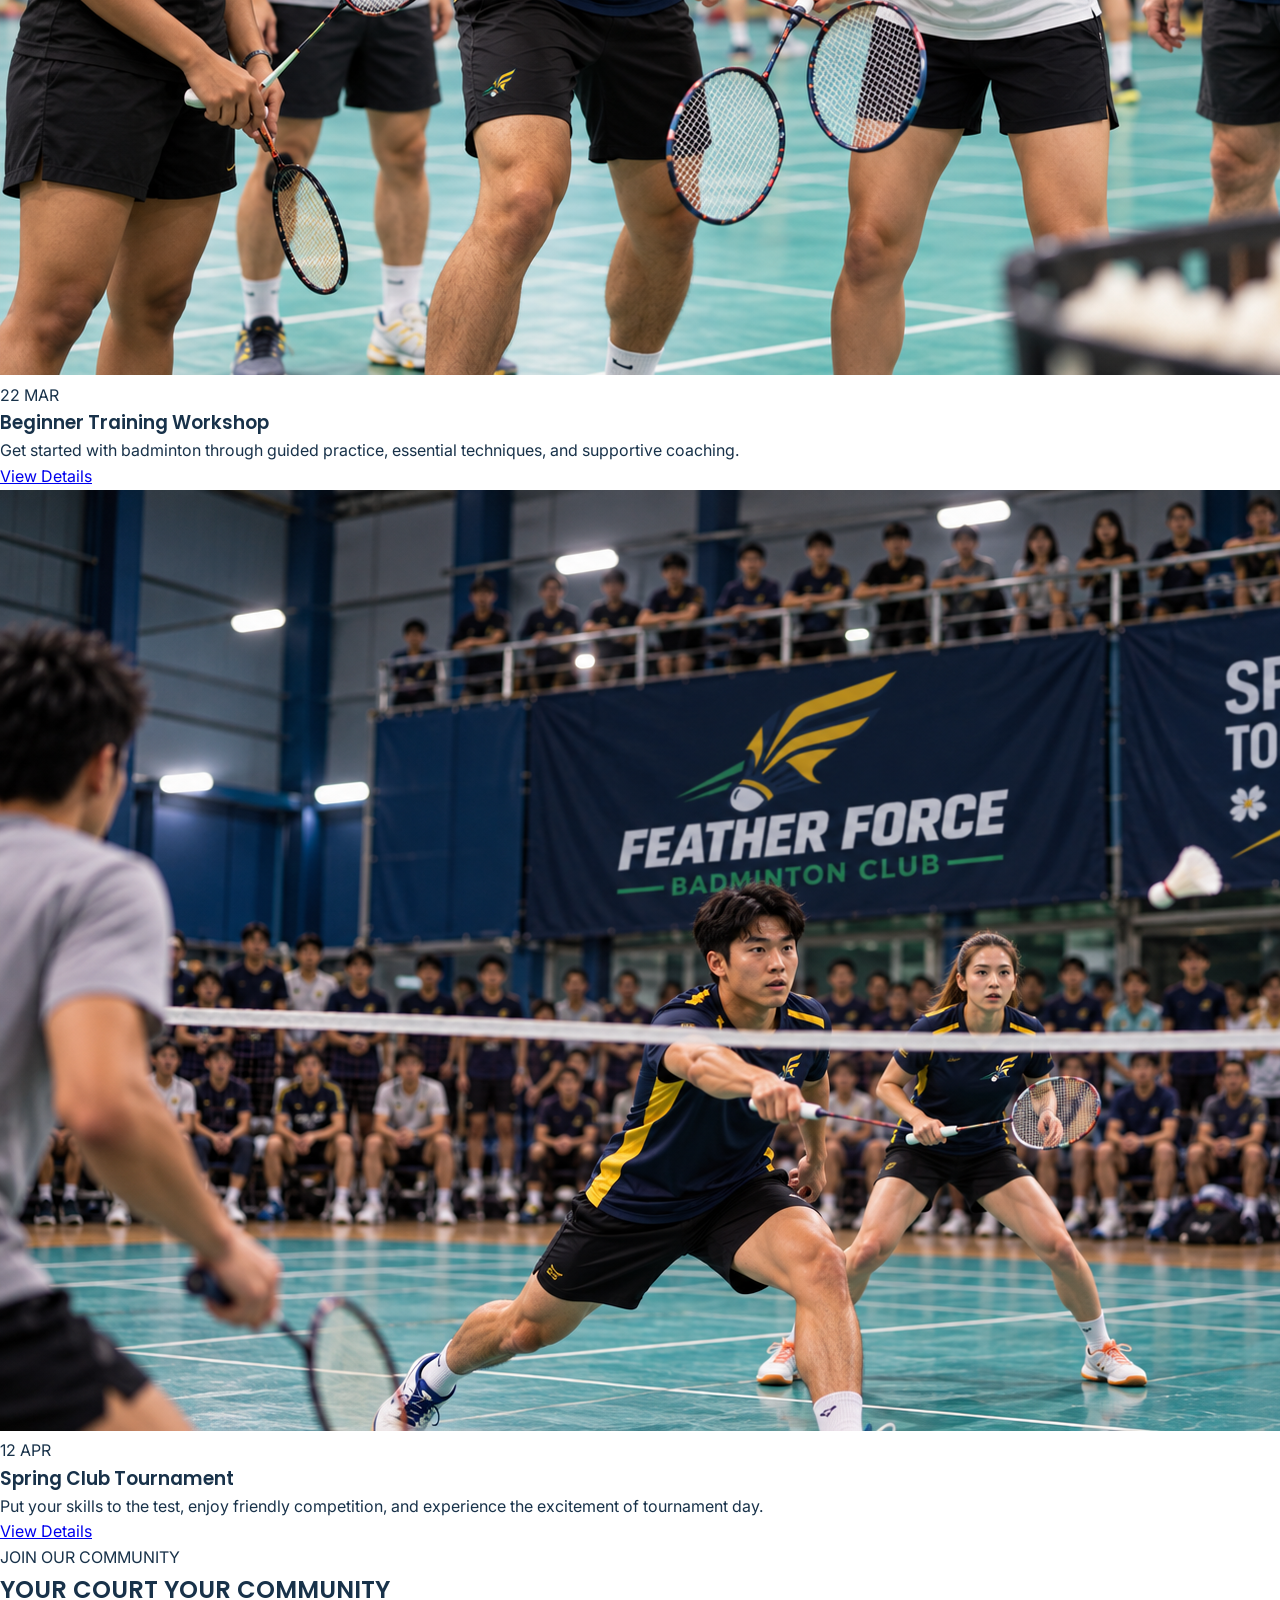
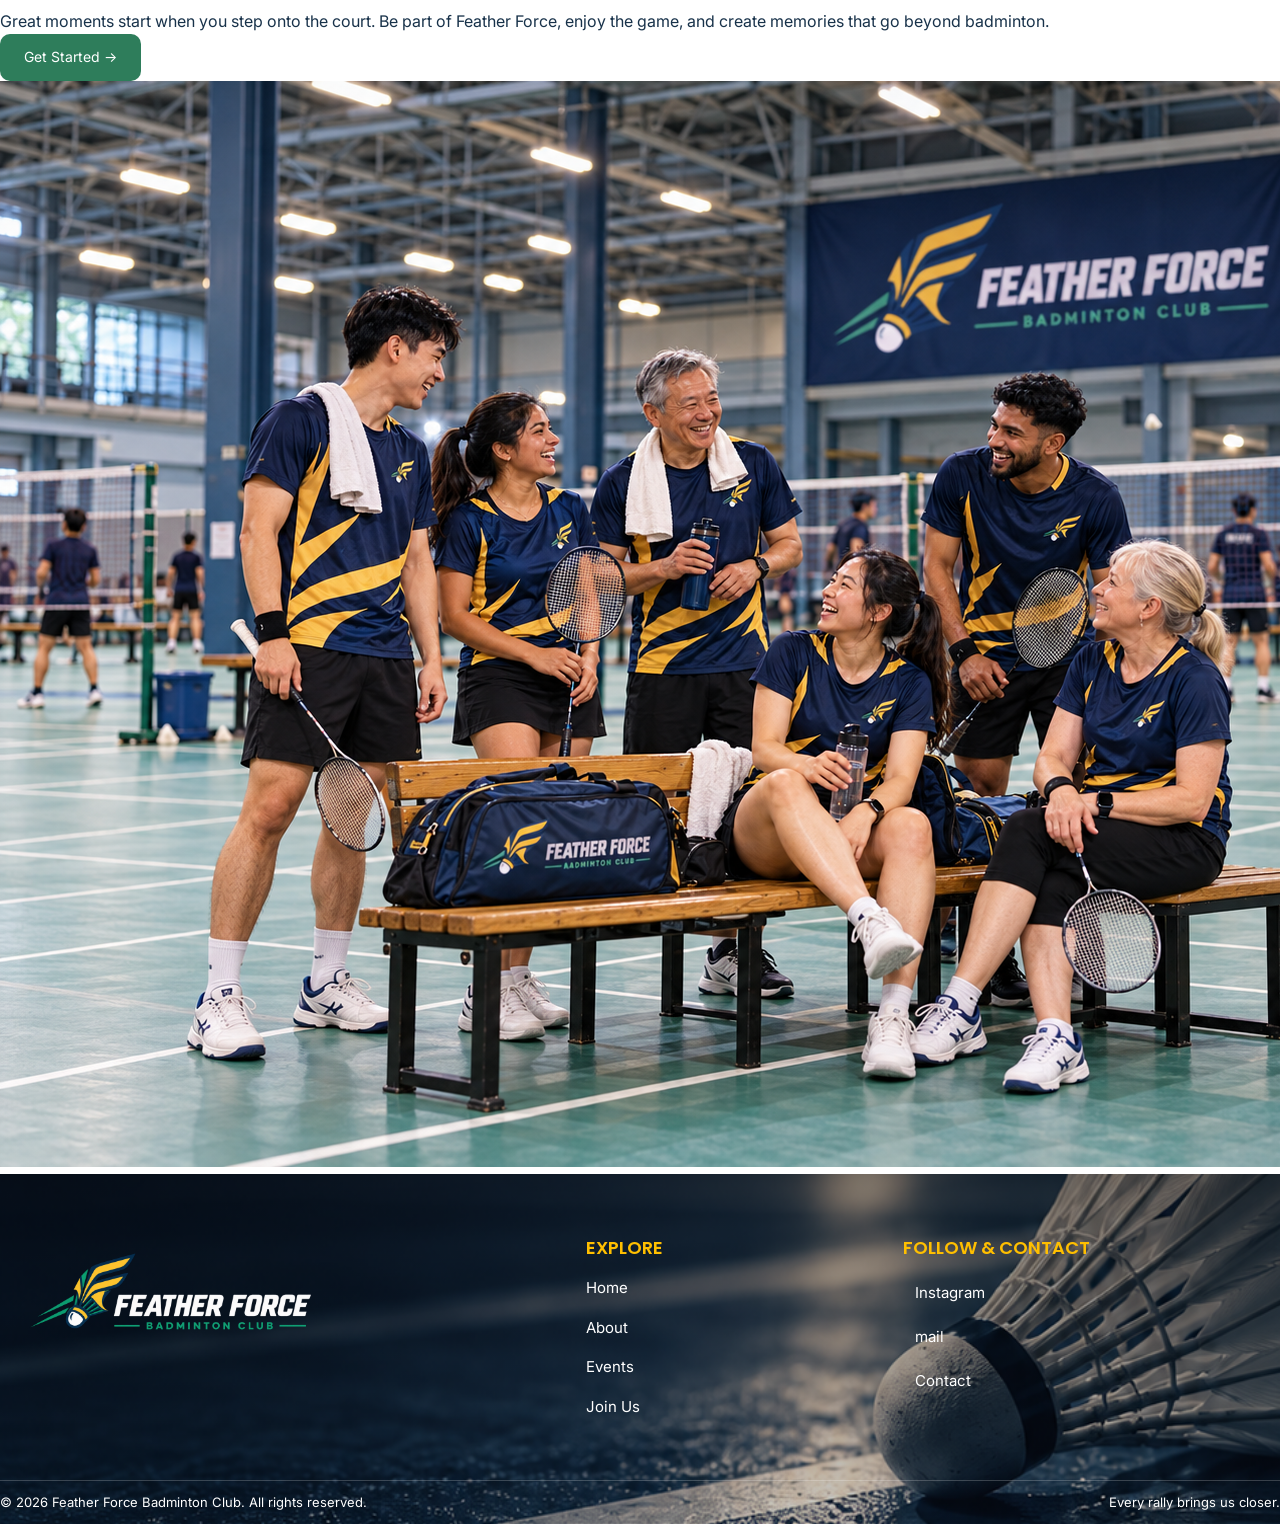
==== commit 70f2b933: "Flytta hero-bilden till hero-layouten och implementera responsiv design för Hero-sektionen för start" ====
--- a/html/index.html
+++ b/html/index.html
@@ -103,15 +103,17 @@
                     <div class="hero-actions">
 
                         <!-- Primär knapp för medlemskap -->
-                        <a href ="contacts.html" class ="button button-primary">Become a member &rarr;</a>
+                        <a href ="contact.html" class ="button button-primary">Become a member &rarr;</a>
 
                         <!-- Sekundär knapp för evenemang -->
                         <a href="events.html" class ="button button-secondary">Explore events &rarr;</a>
                     </div>
 
-                    <!-- Hero bild -->
-                     <img src = "../images/hero-image.png" alt = "Feather Force team">
+        
                 </div>
+
+             <!-- Hero bild -->
+             <img src = "../images/hero-image.png" alt = "Feather Force team">
 
             </div>
         </section>
@@ -139,7 +141,7 @@
                     </p>
 
                     <!-- Knapp som länkar till About-Sidan -->
-                     <a href ="about.html" class ="button">Discover our club &rarr;</a>
+                     <a href ="about.html" class ="button button-primary">Discover our club &rarr;</a>
                 </div>
 
                 <!-- Informationskort om klubbens fördelar -->
@@ -344,7 +346,7 @@
                     </p>
 
                     <!-- Länk till Contact-sidan -->
-                    <a href="contacts.html" class="button"> Get Started &rarr;</a>
+                    <a href="contact.html" class="button button-primary"> Get Started &rarr;</a>
                 </div>
 
                 <!-- CTA-Sektions bild på höger sida -->
--- a/css/main.css
+++ b/css/main.css
@@ -9,7 +9,7 @@
 }
 
 /* ==============================
-   BODY & GRUNDLÄGGANDE TYPOGRAFI
+  2. BODY & GRUNDLÄGGANDE TYPOGRAFI
 ================================= */
 
 body{
@@ -25,10 +25,60 @@
     font-weight: 600;
 }
 
-
-/* =========================
+/* ==============================
+  3. GLOBAL CONTAINER
+================================= */
+
+
+
+/* ==============================
+  4. BUTTONS
+================================= */
+
+/* Alla knappar */
+.button {
+    display: inline-block;
+    padding: 12px 24px;
+    background-color: #2E7D5B;
+    color: white;
+    font-family: "Inter", sans-serif;
+    font-size: 14px;
+    text-align: center;
+    text-decoration: none;
+    border-radius: 10px;
+    cursor: pointer;
+}
+
+/* Sekundär knappar */
+.button-secondary {
+    border: 2px #18324A solid;
+    background-color: transparent;
+    color: #18324A;
+}
+
+/* Join button dold som standard för mobil */
+.join-button {
+    display: none;
+}
+
+/* Aktivt tillstånd för primära knappar */
+.button-primary:active{
+    background-color: #1B5E40;
+    box-shadow: 0 8px 24px rgba(0, 0, 0, 1);
+    color: white;
+}
+
+/* Aktivt tillstånd för sekundär knappar */
+.button-secondary:active{
+    background-color: rgba(255, 246, 246, 0.703);
+    box-shadow: 0 8px 24px rgba(0, 0, 0, 1);
+}
+
+
+
+/* =====================================
    5. HEADER, NAVIGATION - MOBILE FIRST
-========================= */
+========================================*/
 
 /* Sidhuvudets bakgrund och positionering */
 .site-header {
@@ -51,7 +101,6 @@
     display: block;
     width:200px;
     height: auto;
-
 }
 
 
@@ -83,6 +132,17 @@
     display: none;
 }
 
+/* Visa hamburgaremenys när menyn är öppen */ 
+.navbar.is-open {
+    display: block;
+    position: absolute;
+    top: 100%;
+    left: 0;
+    width: 100%;
+    padding: 20px;
+    background-color: #18324A;
+    z-index: 10;
+}
 
 /* Layout för navigationslänkar */
 .nav-list{
@@ -99,39 +159,239 @@
     text-decoration: none;
 }
 
-
-/* Join button */
-.join-button {
+.nav-list a:active{
+    color: #d39f03;
+    text-decoration: underline;
+}
+
+
+/* =========================
+   FOOTER - MOBILE FIRST
+========================= */
+
+/* Sidfotens bakgrundsbild, färgöverlägg och textfärg */
+.site-footer {
+    background-image:  
+        linear-gradient(
+            rgba(0, 0, 0, 0.5),
+            rgba(0, 0, 0, 0.2)
+        ),
+     url("../images/footer-mobile.png");
+    background-size: cover;
+    background-position: 70% 80%;
+    background-repeat: no-repeat;
+    color:white;
+}
+
+/* Rutnätslayout för sidfotens huvudinnehåll */
+.footer-container {
+    display: grid;
+    grid-template-columns: 1fr 1fr;
+    gap: 28px 20px;
+    padding-block: 32px;
+}
+
+
+/* Placering av logotypen över hela rutnätets bredd */
+.footer-logo {
+    grid-column: 1 / -1;
+    justify-self: center;
+}
+
+/* Anpassning av sidfotens logotyp */
+.footer-logo img {
+    display: block;
+    width: 220px;
+    max-width: 100%;
+    height: auto;
+}
+
+/* Rubriker för navigation och kontaktinformation */
+.footer-column h2 {
+    color: #FFBF00;
+    font-size: 16px;
+    margin-bottom: 8px;
+}
+
+/* Vertikal layout för sidfotens länklistor */
+.footer-column ul {
+    list-style: none;
+    display: flex;
+    flex-direction: column;
+    gap: 12px;
+}
+
+/* Utseende för sidfotens länkar */
+.footer-column a {
+    color: white;
+    text-decoration: none;
+    font-size: 14px;
+}
+
+/* Placering av ikoner och text i kontaktlänkar */
+.footer-column:last-child a {
+    display: inline-flex;
+    align-items: center;
+    gap: 12px;
+}
+
+/* Storlek för SVG-ikoner i sidfoten */
+.footer-column a svg {
+    width: 22px;
+    height: 22px;
+    flex-shrink: 0;
+}
+
+/* Avgränsning mellan sidfotens huvuddel och nederdel */
+.footer-bottom {
+    border-top: 1px solid rgba(255, 255, 255, 0.2);
+}
+
+/* Layout för Copyright och slogan */
+.footer-bottom-content {
+    display: grid;
+    grid-template-columns: 2fr 1fr;
+    gap: 16px;
+    padding-block: 12px;
+}
+
+/* Textstorlek och radavstånd i sidfotens nederdel */
+.footer-bottom-content small,
+.footer-bottom-content p {
+    font-size: 12px;
+    line-height: 1.5;
+}
+
+/* Visa text med färg och underlinje när man trycker på länkar */
+.footer-column a:active {
+    color: #d39f03;
+    text-decoration: underline;
+}
+
+
+
+
+
+/* =============================
+   7. DESKTOP LAYOUT
+================================*/
+
+@media (min-width: 900px){
+
+
+   /* =============================
+    DESKTOP HEADER, NAVIGATION
+   ================================*/
+
+   /*. Sidhuvudet följer med vid scrolling */
+   .site-header{
+    position: sticky;
+    top: 0;
+    z-index: 1000;
+   }
+
+
+    /* Dölj hamburgermenyn på större skärmar */
+    .menu-toggle{
+        display: none;
+    }
+
+    /* Visa och anpassa navigationen för desktop */
+    .navbar,.navbar.is-open{
+        display: block;
+        position: sticky;
+        width: auto;
+        padding: 0;
+       background-color: transparent;
+    }
+
+    /* Layout för navigationslänkar */
+    .nav-list{
+        flex-direction: row;
+        align-items: center;
+        gap: 32px;
+    }
+   
+    /* Hovereffekt för navigationslänkar, utom Join Us */
+    .nav-list a:not(.join-button):hover {
+    color: #d39f03;
+    text-decoration: underline;
+}
+
+    /* Join button */
+    .join-button {
     display: inline-block;
     padding: 10px 20px;
     background-color: #2E7D5B;
     color: white;
     border-radius: 15px;
-}
-
-
-/* =========================
-   DESKTOP HEADER, NAVIGATION
-========================= */
-@media (min-width: 900px){
-
-    /* Dölj hamburgermenyn på större skärmar */
-    .menu-toggle{
-        display: none;
-    }
-
-    /* Visa och anpassa navigationen för desktop */
-    .navbar{
-        display: block;
-        position: sticky;
-        width: auto;
-        padding: 0;
-       background-color: transparent;
-    }
-
-    .nav-list{
-        flex-direction: row;
+    box-shadow: 0 8px 24px rgba(0, 0, 0, 0.25);
+    }
+
+    .join-button:hover{
+     background-color: #1B5E40;
+    }
+
+
+   /* =============================
+     DESKTOP - FOOTER
+   ================================*/
+
+    /* Rutnät layout för sidfotens huvudinnehåll */
+    .footer-container {
+        grid-template-columns: 2fr 1fr 1.4fr;
+        align-items: start;
+        gap: 48px;
+        padding-block: 60px;
+    }
+
+    /* Logotypens placering */
+    .footer-logo {
+        grid-column: auto;
+        justify-self: start;
+    }
+
+    /* Anpassning av logotypens storlek */
+    .footer-logo img {
+        width: 350px;
+    }
+
+    /* Sidfotens rubriker */
+    .footer-column h2 {
+        font-size: 18px;
+        margin-bottom: 12px;
+    }
+
+    /* Länkarnas avstånd */
+    .footer-column ul {
+        gap: 14px;
+    }
+
+    /* Textstorlek för navigations- och kontaktlänkar */
+    .footer-column a {
+        font-size: 15px;
+    }
+
+    /* Hovereffekt för sidfotens länkar */
+    .footer-column a:hover{
+        color: #d39f03;
+        text-decoration: underline;
+    }
+
+    /* Sidfotens nedre layout */
+    .footer-bottom-content {
+        display: flex;
+        justify-content: space-between;
         align-items: center;
-        gap: 32px;
-    }
-}+    }
+
+    /* Copyright och slogan */
+    .footer-bottom-content small,
+    .footer-bottom-content p {
+        font-size: 13px;
+    }
+
+    
+}
+
+
--- a/css/index.css
+++ b/css/index.css
@@ -0,0 +1,88 @@
+
+/* =============================
+   1. HERO - SEKTION - MOBILE FIRST
+================================ */
+
+/* Hero layout */
+.hero-layout {
+    display: grid;
+    grid-template-columns: 1fr;
+    gap: 32px;
+    padding-block: 48px;
+}
+
+/* Hero text content */
+.hero-content {
+    display: flex;
+    flex-direction: column;
+    align-items: flex-start;
+    gap: 20px;
+}
+
+/* Hero tag */
+.hero-content .tag {
+    color: #2E7D5B;
+    font-size: 14px;
+    font-weight: 600;
+    letter-spacing: 1px;
+}
+
+/* Hero title */
+.hero-content h1 {
+    font-size: 36px;
+    line-height: 1.2;
+    color: #18324A;
+}
+
+/* Hero beskrivning */
+.hero-content > p:not(.tag) {
+    font-size: 16px;
+    line-height: 1.6;
+    color: #18324A;
+}
+
+/* Hero knappar layout */
+.hero-actions {
+    display: flex;
+    flex-direction: column;
+    align-items: flex-start;
+    gap: 16px;
+    width: 100%;
+}
+
+/* Hero bild */
+.hero-layout > img {
+    display: block;
+    width: 100%;
+    height: auto;
+    border-radius: 20px;
+    object-fit: cover;
+}
+
+
+/* =============================
+   HERO SEKTION - DESKTOP
+================================ */
+
+@media (min-width: 900px) {
+
+    /* Two-column layout */
+    .hero-layout {
+        grid-template-columns: 1fr 1fr;
+        align-items: center;
+        gap: 48px;
+        padding-block: 80px;
+    }
+
+    /* Hero text */
+    .hero-content h1 {
+        font-size: 56px;
+    }
+
+    /* Buttons side by side */
+    .hero-actions {
+        flex-direction: row;
+        align-items: center;
+        flex-wrap: wrap;
+    }
+}
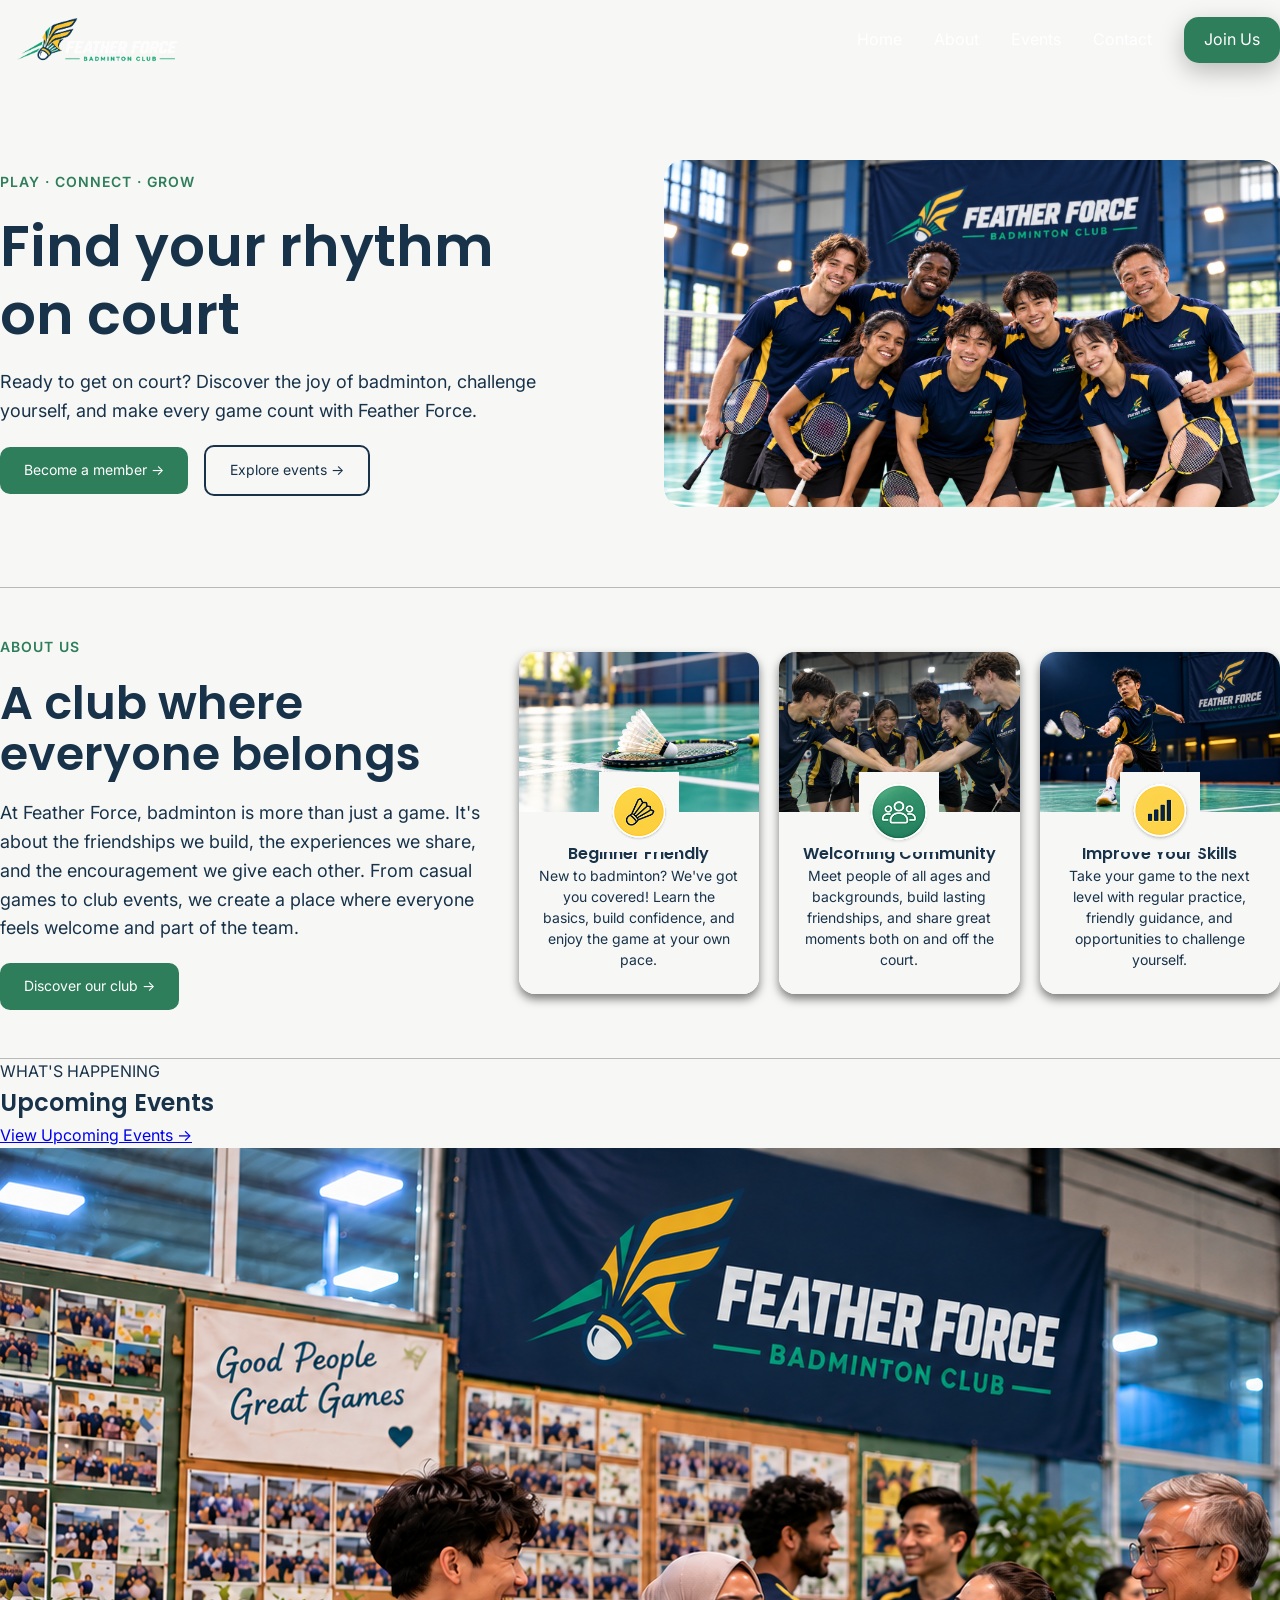
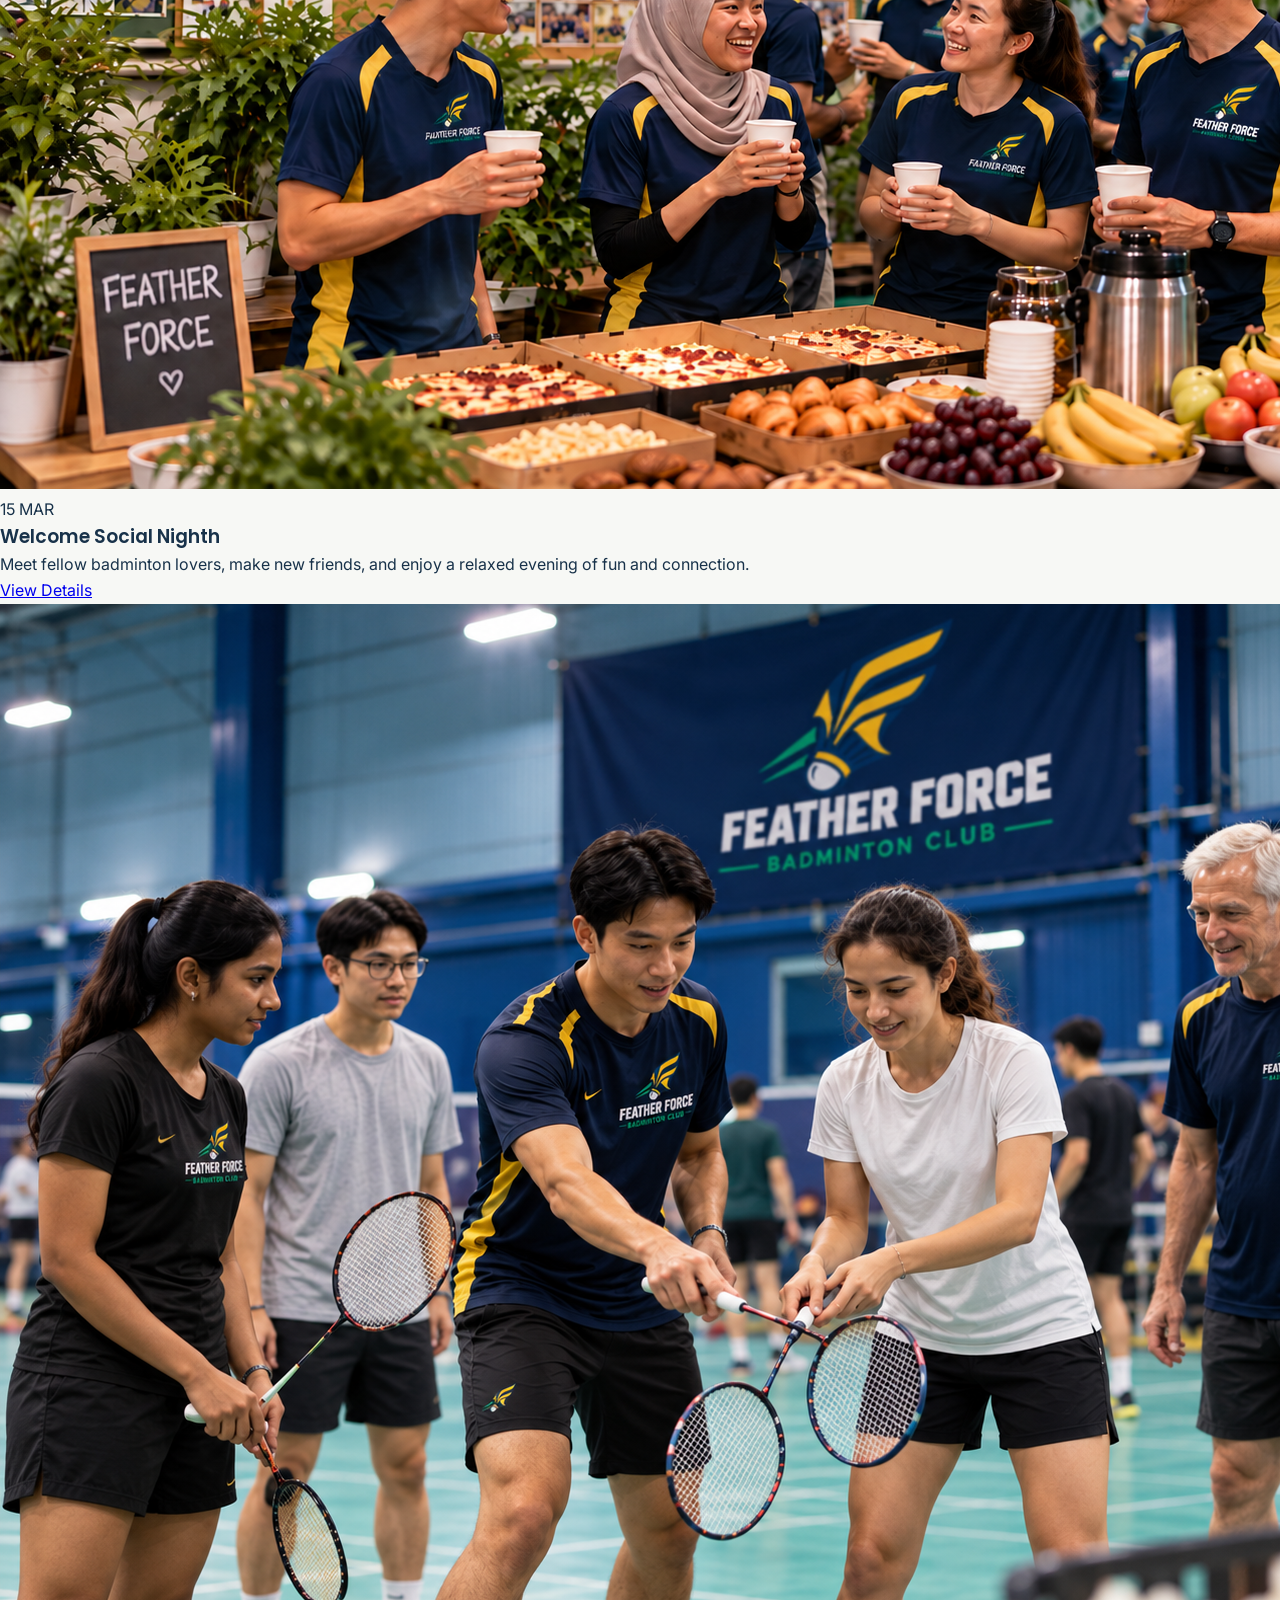
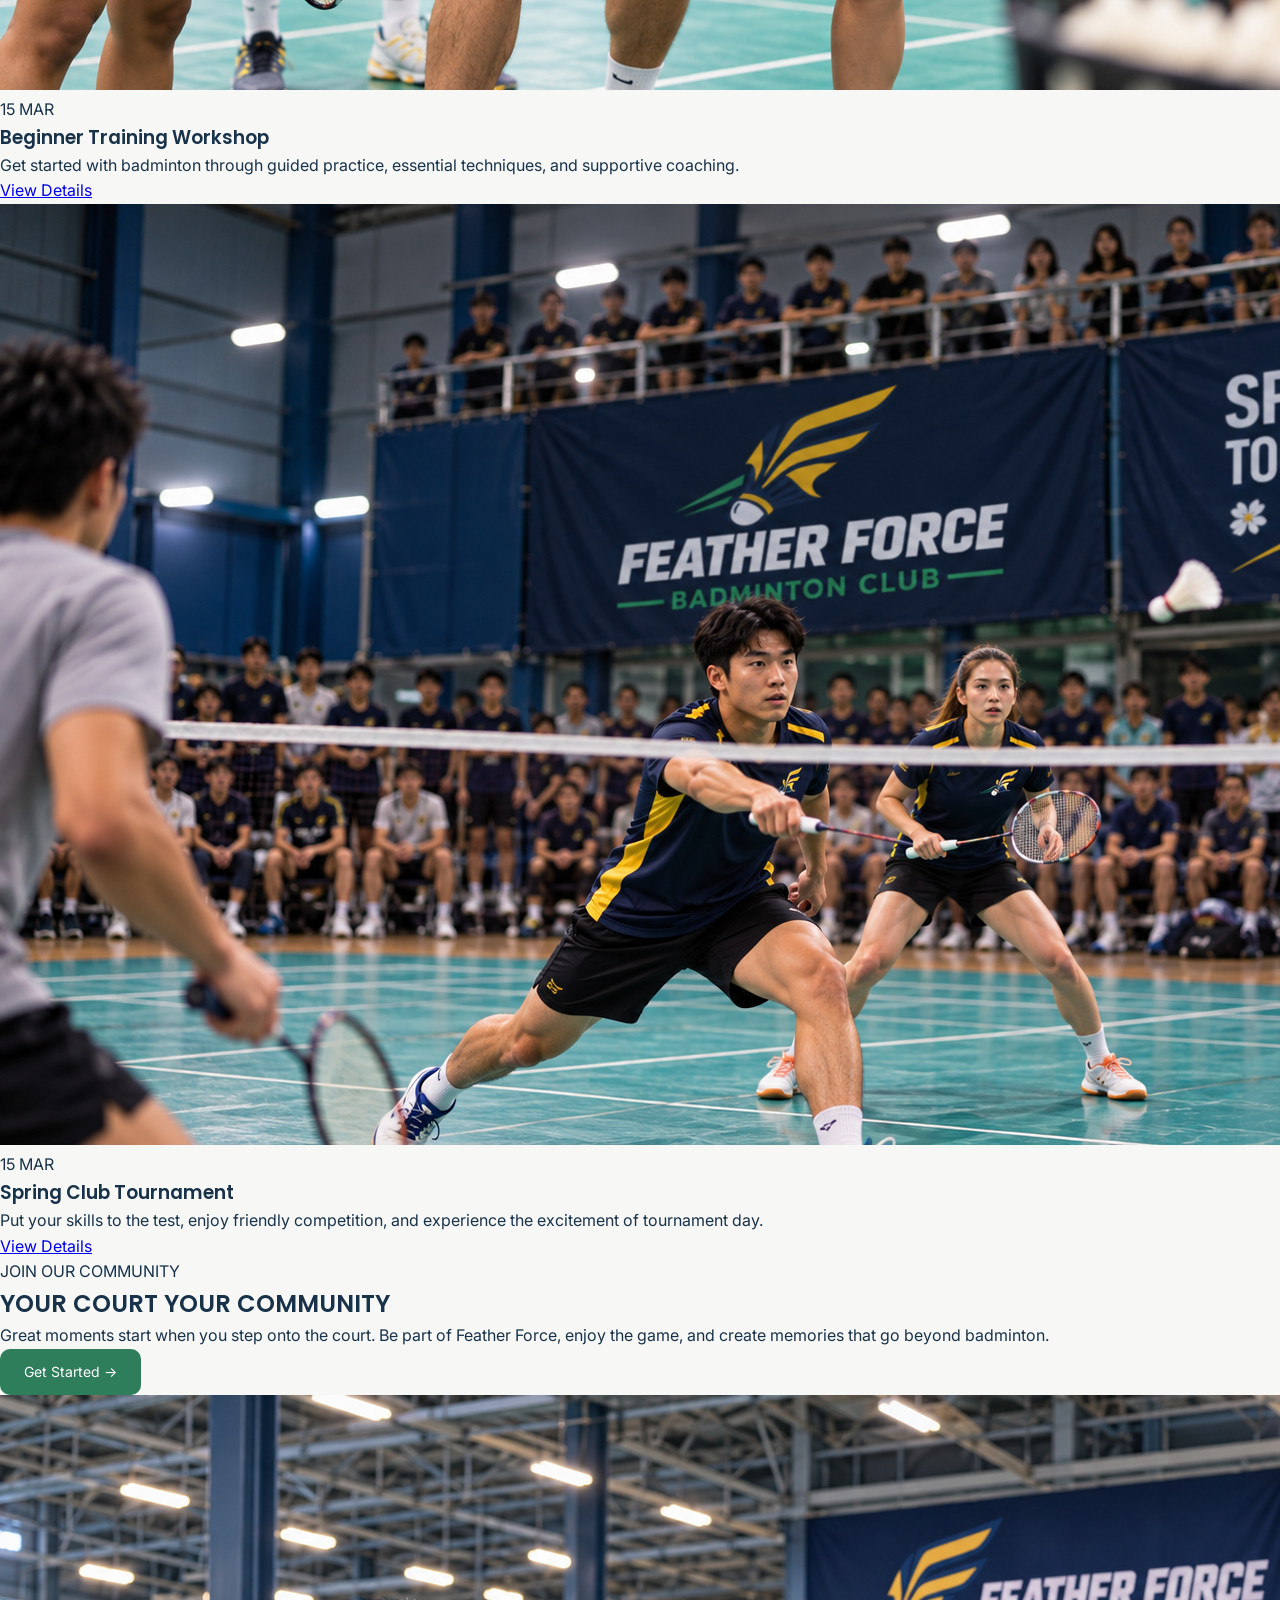
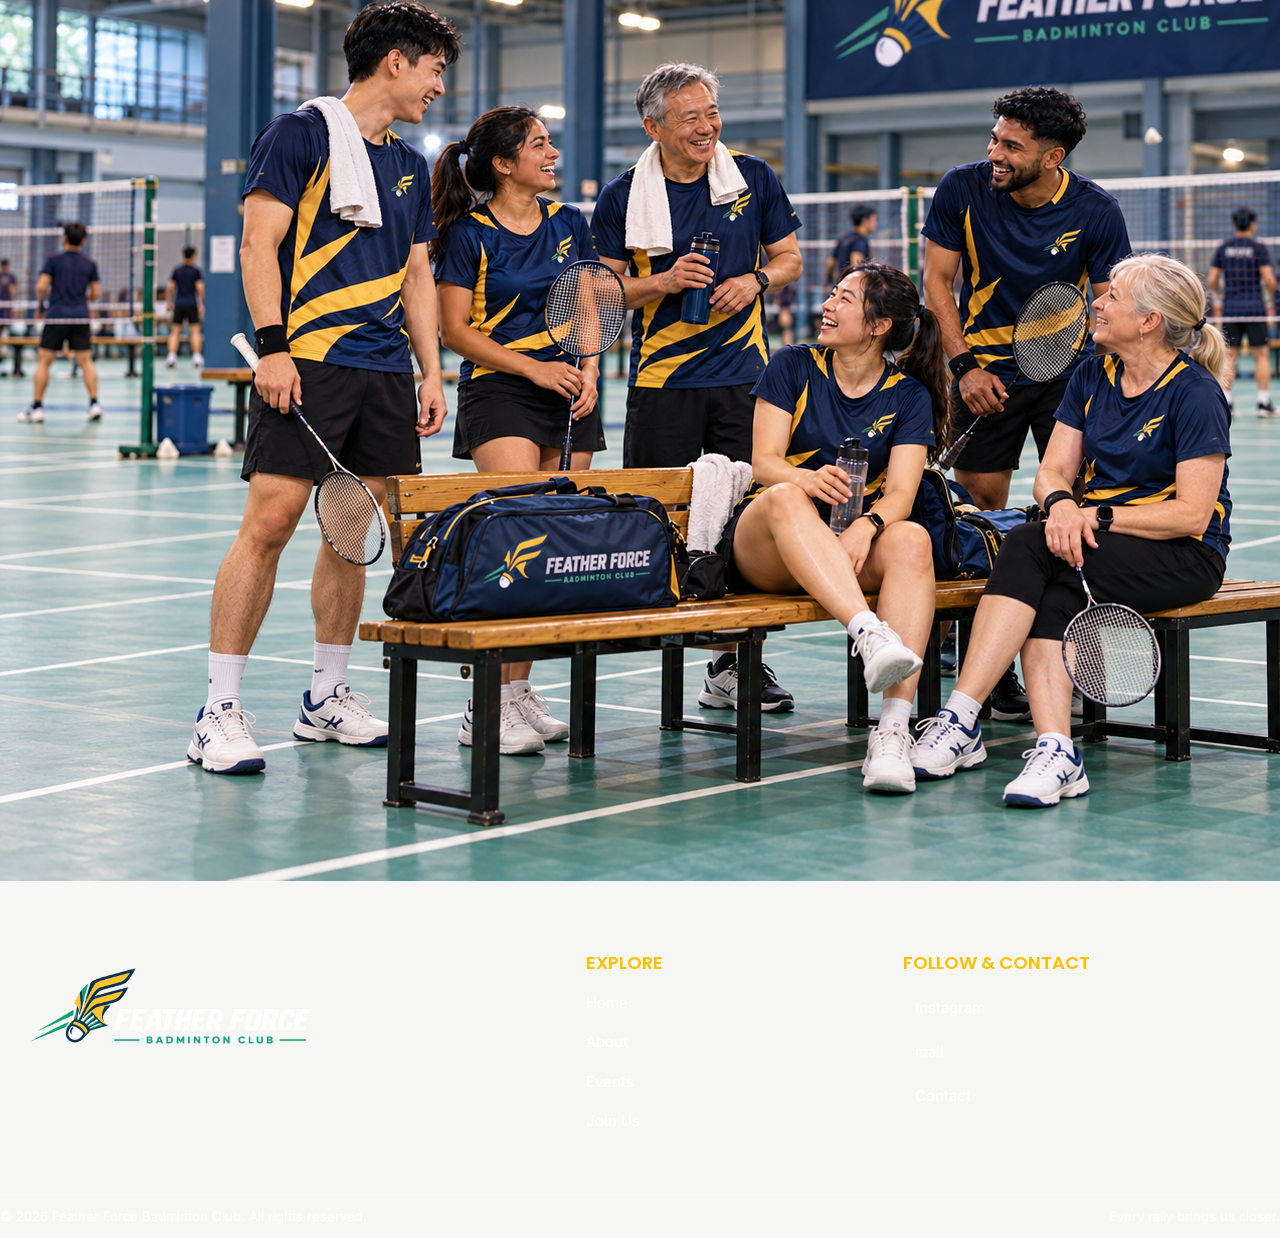
==== commit 427d83b1: "Fixa om kod skrivning till event-datum" ====
--- a/html/index.html
+++ b/html/index.html
@@ -113,7 +113,7 @@
                 </div>
 
              <!-- Hero bild -->
-             <img src = "../images/hero-image.png" alt = "Feather Force team">
+            <img src = "../images/hero-image.png" alt = "Feather Force team">
 
             </div>
         </section>
@@ -256,7 +256,13 @@
                        <!-- Container för Events-sektion bild och datum -->
                       <div class="event-card-visual">
                          <img src ="../images/event-card1.png" alt="Feather Force members enjoying a social badminton event">
-                         <span class="event-date">15 MAR</span>
+
+                         <!-- Events datum  -->
+                         <span class="event-date">
+                             <span class="event-day">15</span>
+                             <span class="event-month">MAR</span>
+                          </span>
+
                       </div>
 
                        <!-- Container för evenemangets rubrik, beskrivning och länk -->
@@ -280,7 +286,12 @@
                        <!-- Container för Events-sektion bild och datum -->
                       <div class="event-card-visual">
                          <img src ="../images/event-card2.png" alt="Beginner badminton players practicing with guidance from a coach">
-                         <span class="event-date">22 MAR</span>
+                       
+                         <!-- Events datum  -->
+                         <span class="event-date">
+                             <span class="event-day">15</span>
+                             <span class="event-month">MAR</span>
+                          </span>
                       </div>
 
                        <!-- Container för evenemangets rubrik, beskrivning och länk -->
@@ -304,7 +315,12 @@
                        <!-- Container för Events-sektion bild och datum -->
                       <div class="event-card-visual">
                          <img src ="../images/event-card3.png" alt="Feather Force players competing in a spring club tournament">
-                         <span class="event-date">12 APR</span>
+                         
+                         <!-- Events datum  -->
+                         <span class="event-date">
+                             <span class="event-day">15</span>
+                             <span class="event-month">MAR</span>
+                          </span>
                       </div>
 
                        <!-- Container för evenemangets rubrik, beskrivning och länk -->
--- a/css/main.css
+++ b/css/main.css
@@ -6,6 +6,7 @@
     margin: 0;
     padding: 0;
     box-sizing: border-box;
+    background-color: #F7F8F5 ;
 }
 
 /* ==============================
--- a/css/index.css
+++ b/css/index.css
@@ -60,13 +60,130 @@
 }
 
 
+
 /* =============================
-   HERO SEKTION - DESKTOP
+   2. HOME ABOUT - MOBILE FIRST
 ================================ */
+/* Mobile First */
+.about-layout {
+    display: grid;
+    grid-template-columns: 1fr;
+    gap: 32px;
+    padding-block: 48px;
+    border-bottom: 1px #B9B9B9 solid;
+    border-top: 1px #B9B9B9 solid;
+
+}
+
+/* Textinnehåll */
+.about-content {
+    display: flex;
+    flex-direction: column;
+    align-items: flex-start;
+    gap: 20px;
+}
+
+/* Tag */
+.about-content .tag {
+    color: #2E7D5B;
+    font-size: 14px;
+    font-weight: 600;
+    letter-spacing: 1px;
+}
+
+
+/* Rubrik */
+.about-content h2 {
+    font-size: 32px;
+    font-weight: 600;
+    line-height: 1.2;
+    color: #18324A;
+    max-width: 330px;
+}
+
+/* Beskrivning */
+.about-content > p:not(.tag) {
+    color: #18324A;
+    font-size: 16px;
+    line-height: 1.6;
+    max-width: 45ch;
+    text-align: left;
+ 
+}
+
+/* Kortlayout för mobil */
+.about-cards {
+    display: grid;
+    grid-template-columns: 1fr;
+    gap: 30px;
+}
+
+/* Informationskortens utseende */
+.about-card {
+    background-color: white;
+    border-radius: 16px;
+    overflow: hidden;
+    box-shadow: 0 5px 10px rgba(0, 0, 0, 0.5);
+}
+
+
+/* Container för bild och ikon */
+.about-card-media {
+    position: relative;
+}
+
+/* Kortens bilder */
+.about-card-image {
+    display: block;
+    width: 100%;
+    height: 300px;
+    object-fit: cover;
+}
+
+/* Ikonens placering och storlek */
+.about-card-icon {
+    position: absolute;
+    bottom: -40px;
+    left: 50%;
+    transform: translateX(-50%);
+    width: 80px;
+    height: 80px;
+}
+
+/* Kortens textinnehåll */
+.about-card-content {
+    padding: 32px 20px 24px;
+    text-align: center;
+}
+
+
+
+
+
+
+
+
+
+
+
+
+
+
+
+
+
+
+/* =========================
+   LAPTOP – 900px
+========================= */
 
 @media (min-width: 900px) {
 
-    /* Two-column layout */
+   /* =============================
+        HOME HERO SEKTION - DESKTOP 
+   ================================ */
+
+    /* Två kolummer layout */
     .hero-layout {
         grid-template-columns: 1fr 1fr;
         align-items: center;
@@ -79,10 +196,117 @@
         font-size: 56px;
     }
 
-    /* Buttons side by side */
+    /* Knappar */
     .hero-actions {
         flex-direction: row;
         align-items: center;
         flex-wrap: wrap;
     }
-}
+
+
+    /* =============================
+        HOME ABOUT SEKTION - DESKTOP
+    ================================ */
+
+    /* Layout för text och informationskort */
+    .about-layout {
+        grid-template-columns: 1fr 2fr;
+        align-items: center;
+        gap: 20px;
+    }
+
+    /* Tre kolummer layout för informationskorten */
+    .about-cards {
+        grid-template-columns: repeat(3, minmax(0, 1fr));
+        gap: 20px;
+    }
+
+    /* Bilder */
+    .about-card-image {
+        width: 100%;
+        aspect-ratio: 3 / 2;
+        height: auto;
+        object-fit: cover;
+    }
+
+    /* About-sektionens huvudrubrik */
+    .about-content h2 {
+        font-size: 36px;
+        line-height: 1.05;
+        max-width: 400px;
+    }
+
+    /* Text för 3 kortet */
+    .about-card-content p {
+        font-size: 14px;
+    }
+
+}
+
+
+/* =========================
+   STÖRRE DESKTOP – 1200px
+========================= */
+
+@media (min-width: 1200px) {
+
+    /* =============================
+       HOME HERO SECTION
+    ================================ */
+
+    /* Hero title */
+    .hero-content h1 {
+        font-size: 56px;
+        max-width: 500px;
+    }
+
+    /* Hero description */
+    .hero-content > p:not(.tag) {
+        font-size: 18px;
+        line-height: 1.6;
+        max-width: 50ch;
+    }
+
+
+    /* =============================
+       HOME ABOUT SECTION
+    ================================ */
+
+    /* Layout för text and cards */
+    .about-layout {
+        grid-template-columns: 1.3fr 2fr;
+        gap: 24px;
+    }
+
+    /* About-Sektions rubrik */
+    .about-content h2 {
+        font-size: 46px;
+        line-height: 1.1;
+        max-width: 500px;
+    }
+
+    /* Beskrivning om About-sektionen */
+    .about-content > p:not(.tag) {
+        font-size: 18px;
+        line-height: 1.6;
+        max-width: 60ch;
+    }
+
+    /*  tre korts rubrik */
+    .about-card-content h3 {
+        font-size: 16px;
+        line-height: 1.3;
+    }
+
+    /* Beskrivningar på tre kortet */
+    .about-card-content p {
+        font-size: 14px;
+        line-height: 1.5;
+    }
+}
+
+ 
+
+
+  
+
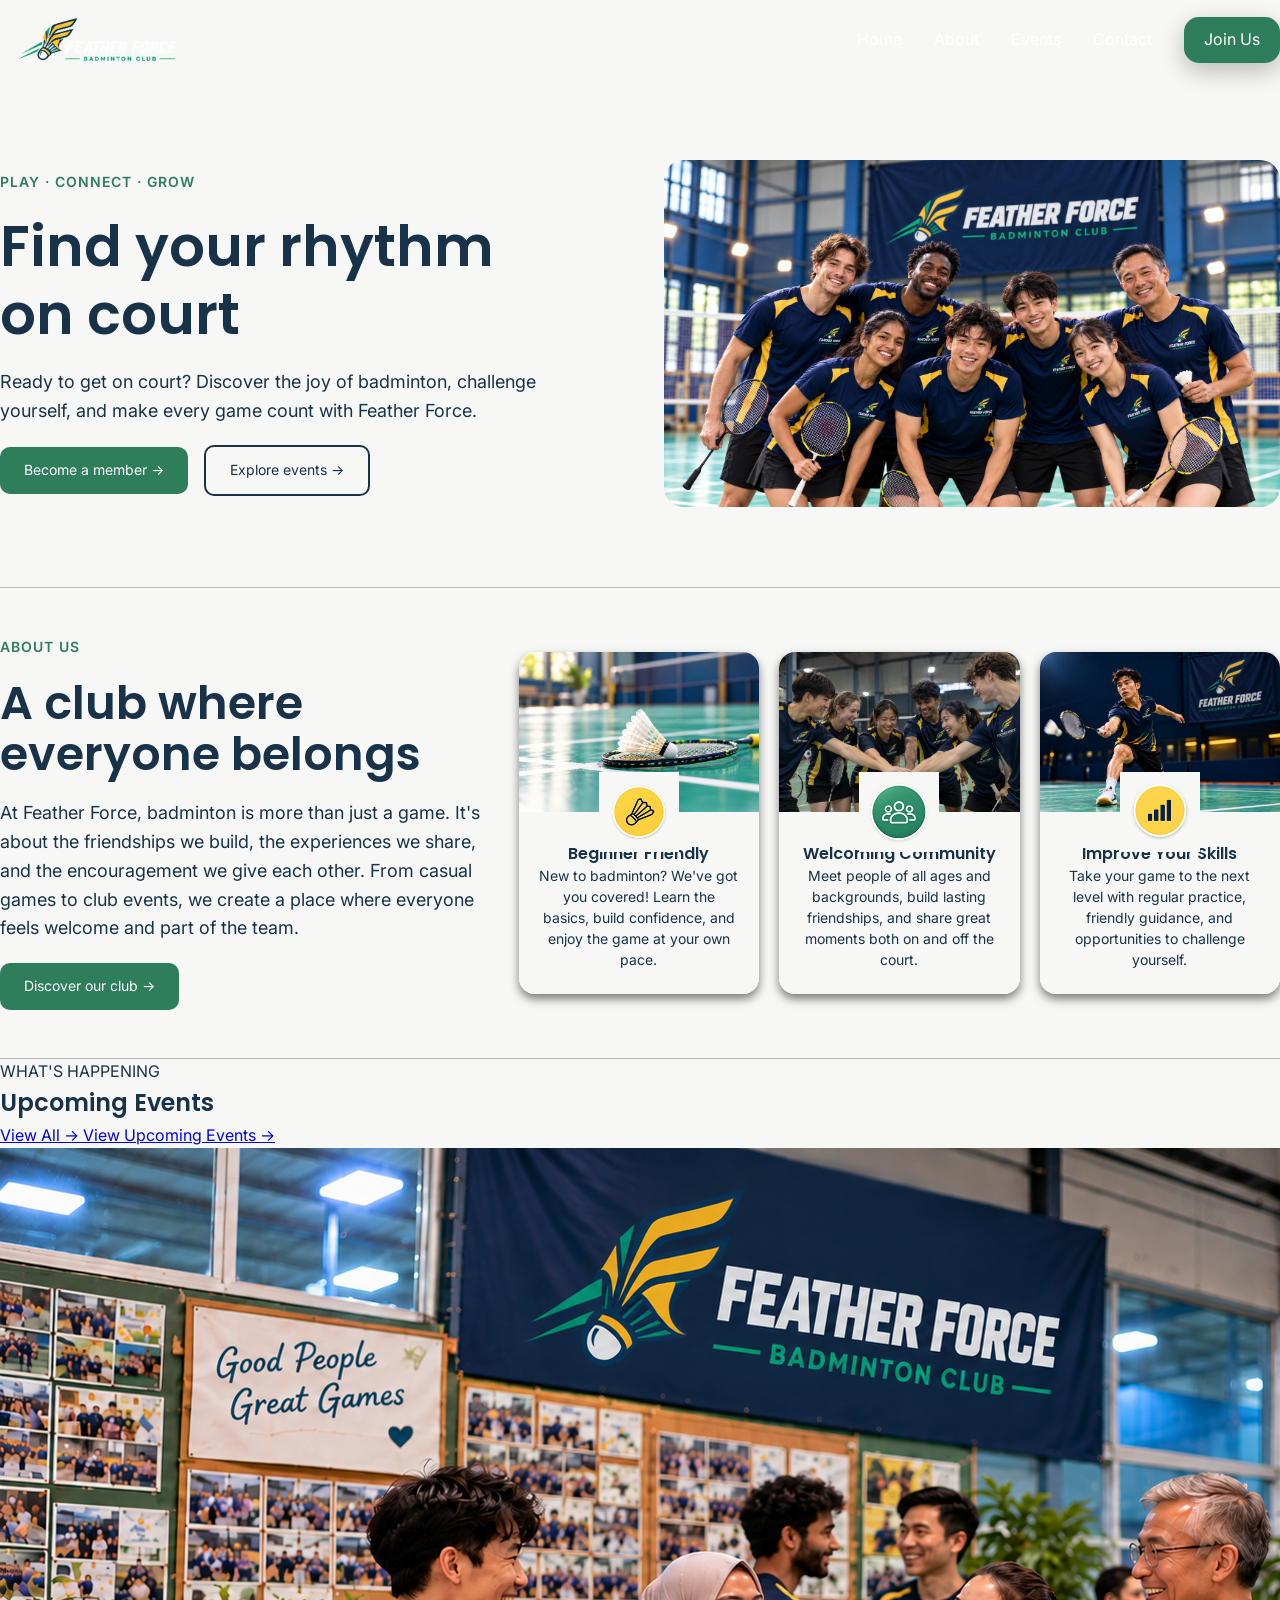
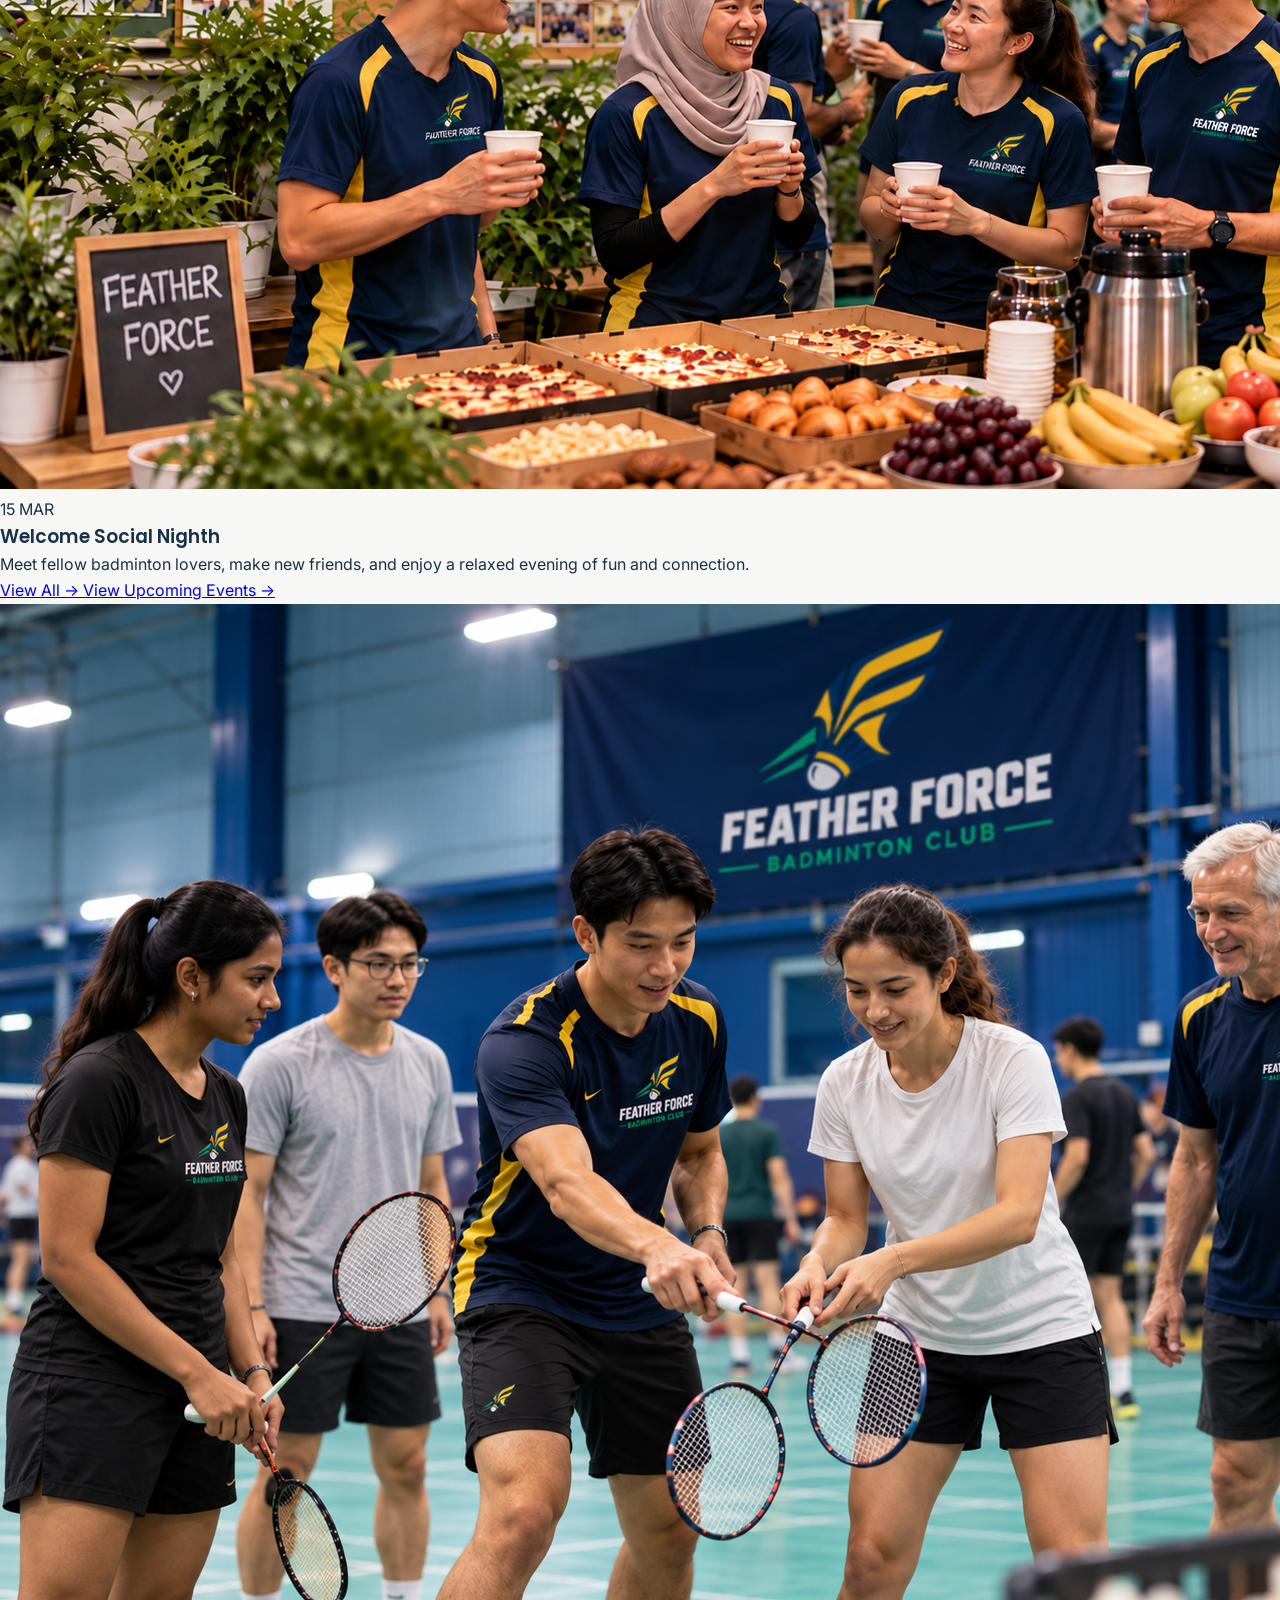
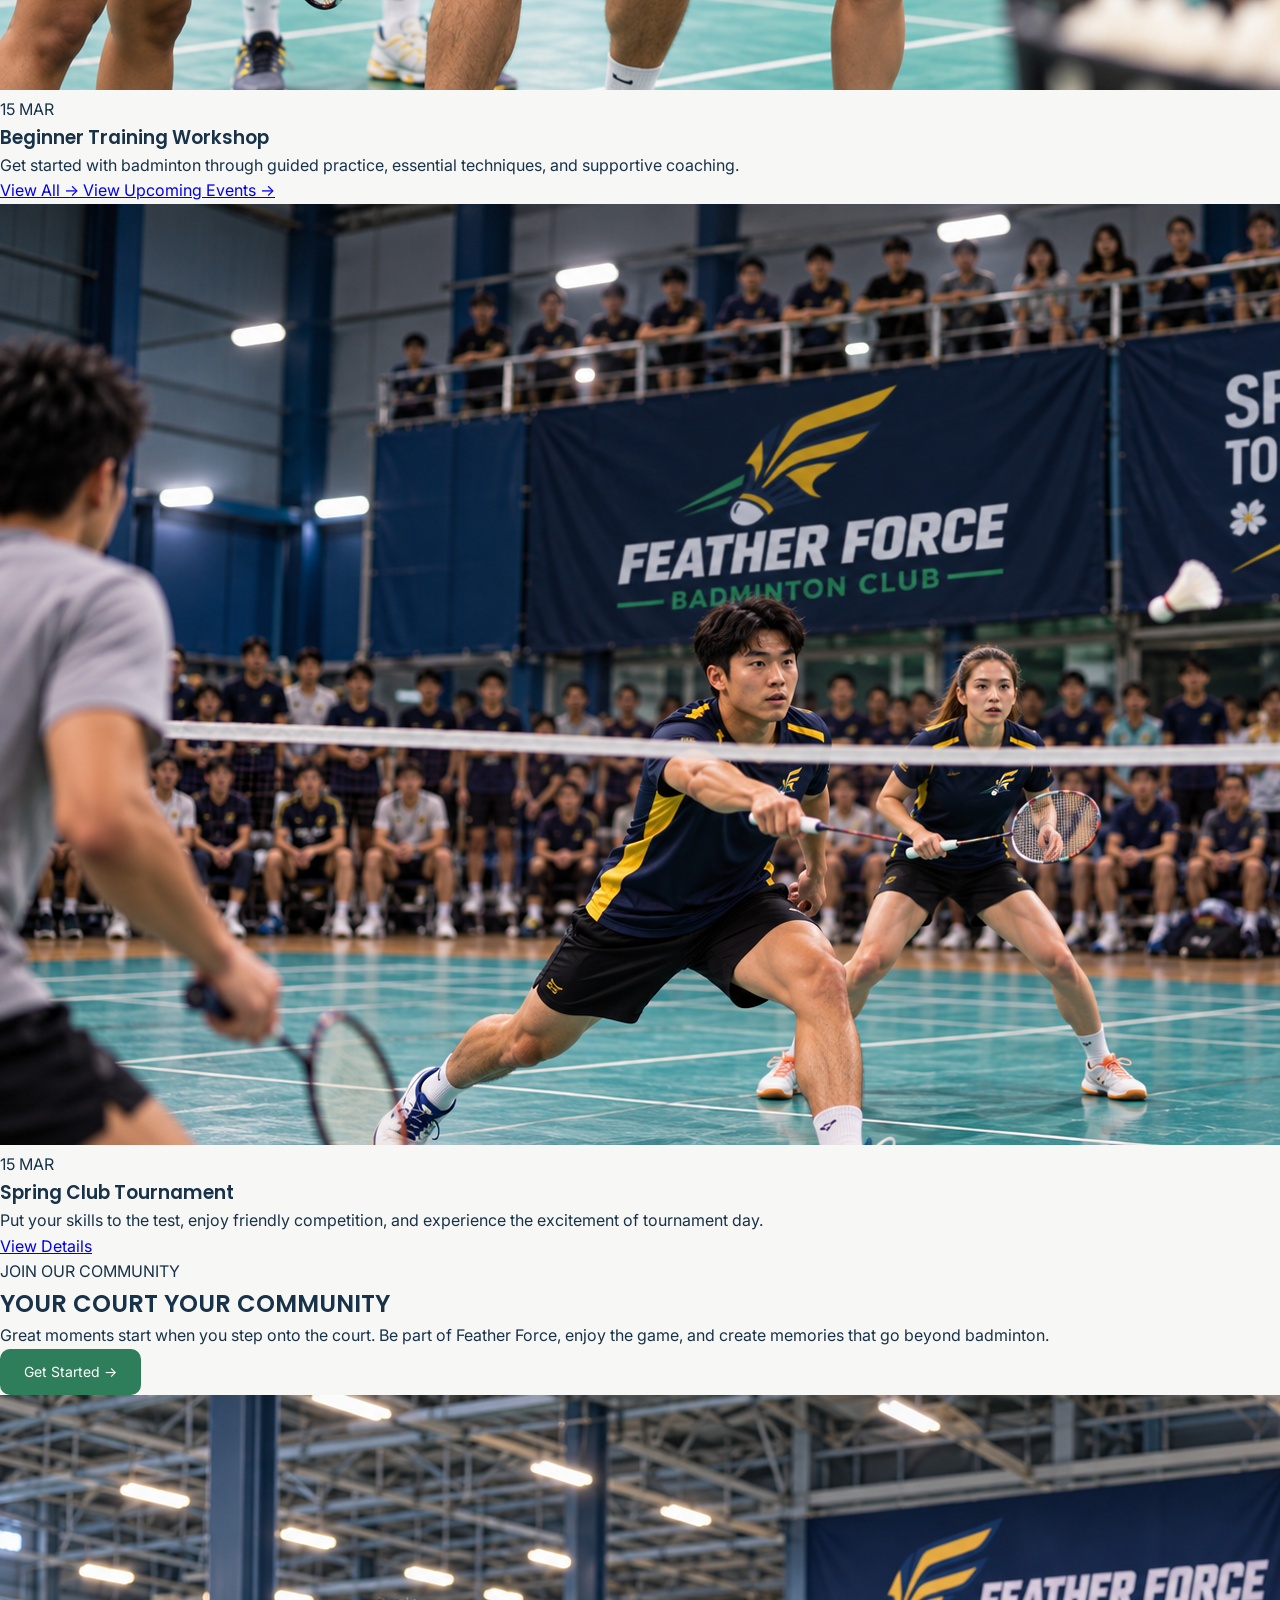
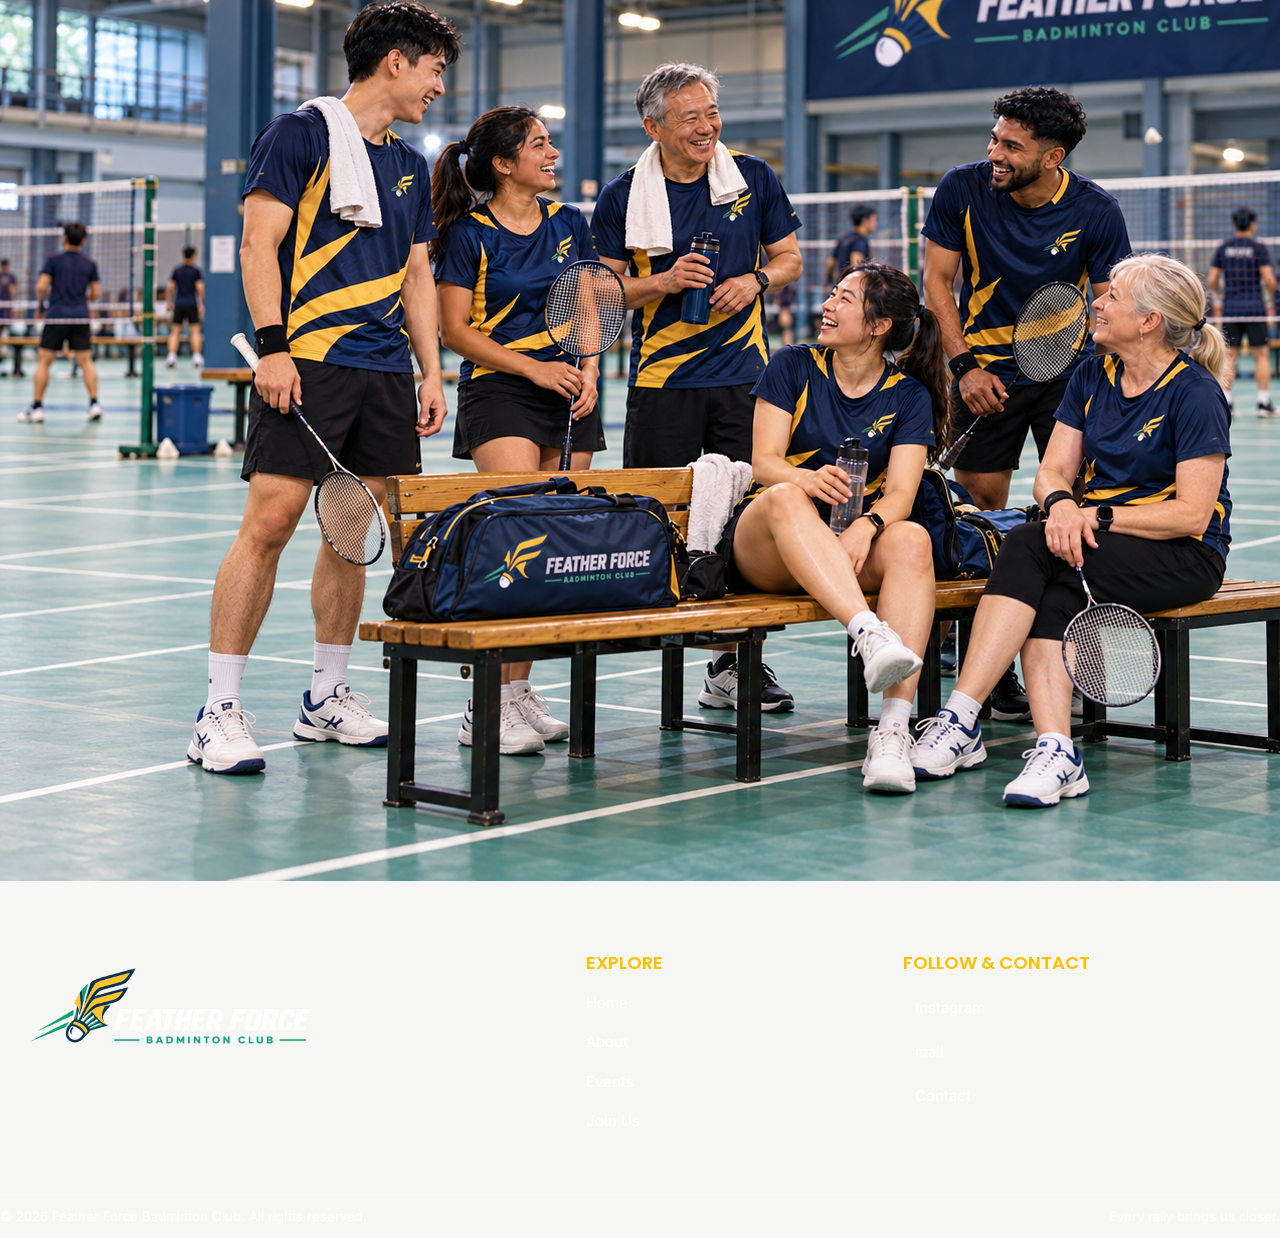
==== commit 7cad7e7a: "Skriva om koden för events-länk i upcoming events sektionen" ====
--- a/html/index.html
+++ b/html/index.html
@@ -246,7 +246,12 @@
                      </div>
 
                      <!-- Länk till Events-Sidan  -->
-                     <a href = "events.html">View Upcoming Events &rarr;</a>
+                    <a href="events.html" class="events-link">
+    
+                      <span class="mobile-text">View All &rarr;</span>
+                      <span class="desktop-text">View Upcoming Events &rarr;</span>
+
+                    </a>
                   </div>
 
                <!-- Grid layout för Events kortet -->
@@ -276,7 +281,12 @@
                             </p>
 
                             <!-- Länk till Events detaljer -->
-                            <a href="events.html">View Details</a>
+                            <a href="events.html" class="events-link">
+    
+                                <span class="mobile-text">View All &rarr;</span>
+                                <span class="desktop-text">View Upcoming Events &rarr;</span>
+
+                            </a>
                         </div>
                    </article>
 
@@ -305,7 +315,12 @@
                             </p>
 
                             <!-- Länk till Events detaljer -->
-                            <a href="events.html">View Details</a>
+                            <a href="events.html" class="events-link">
+    
+                                <span class="mobile-text">View All &rarr;</span>
+                                <span class="desktop-text">View Upcoming Events &rarr;</span>
+
+                            </a>
                         </div>
                    </article>
 
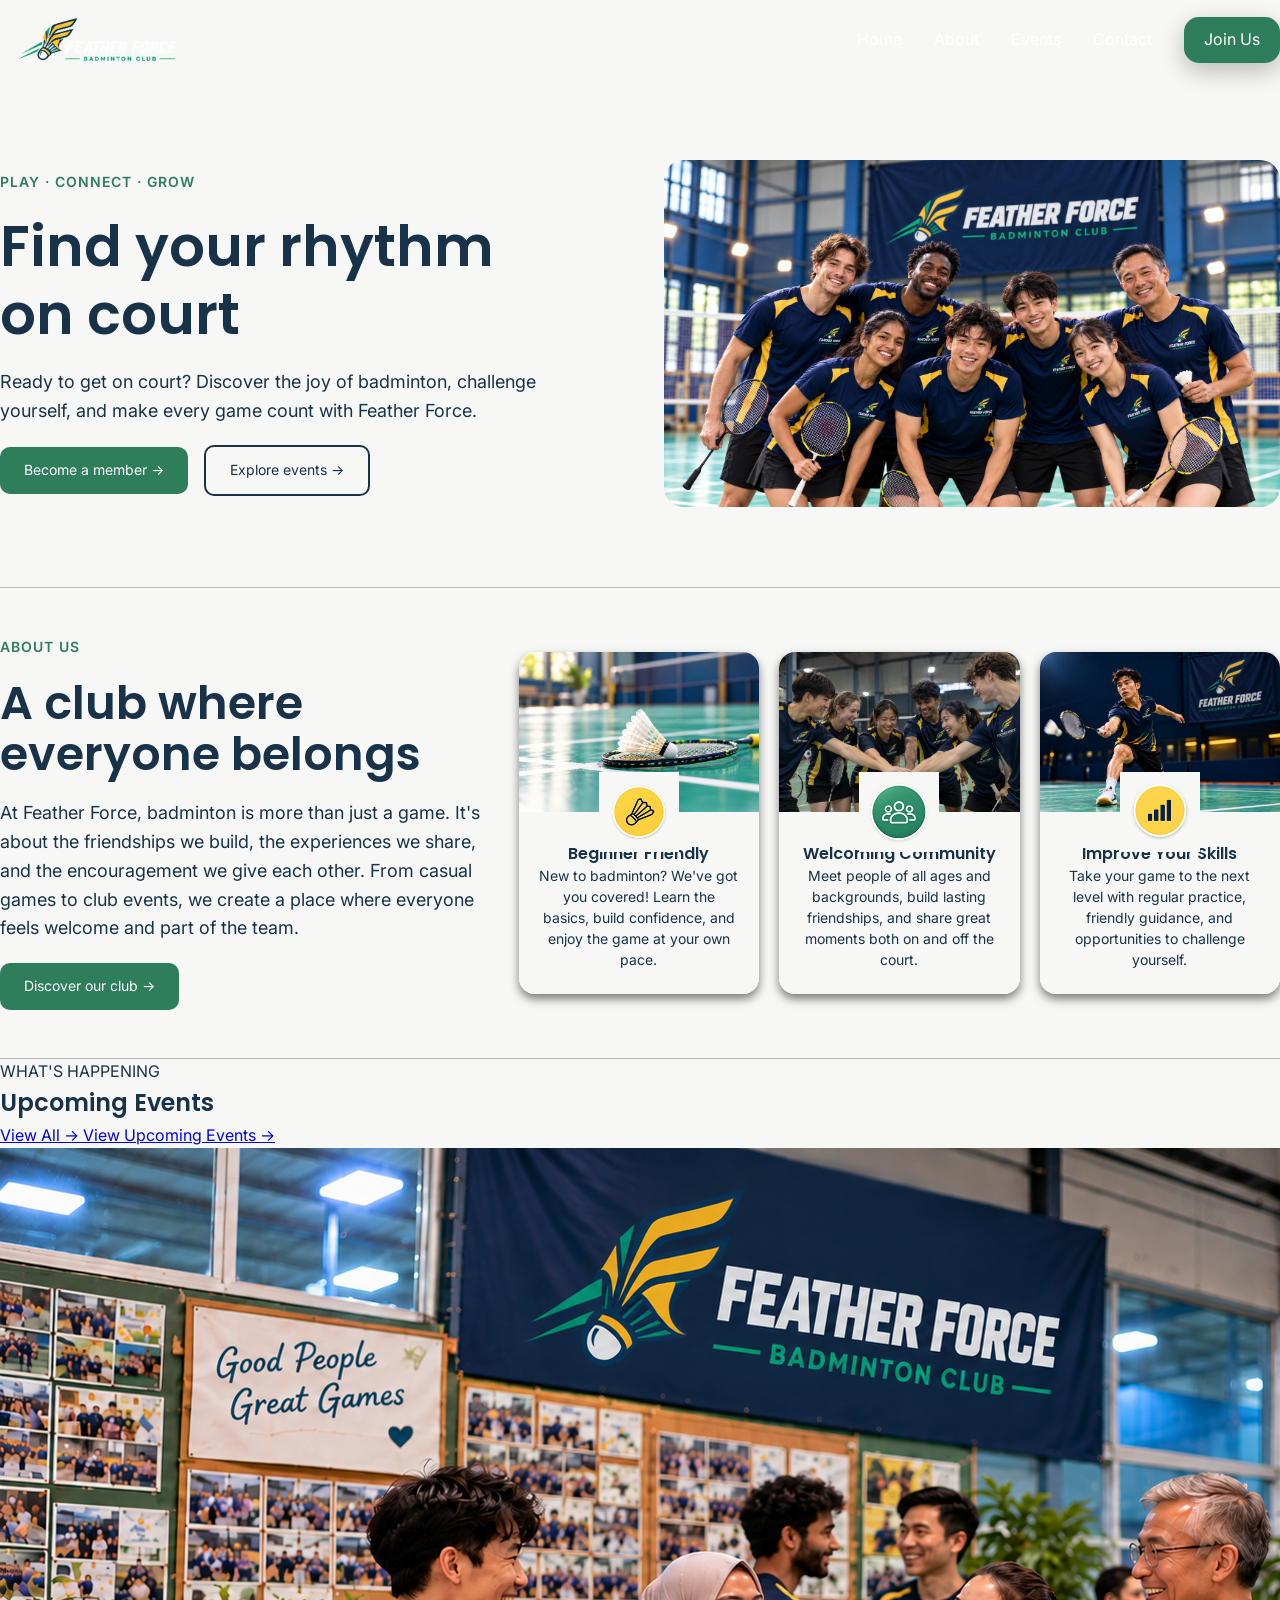
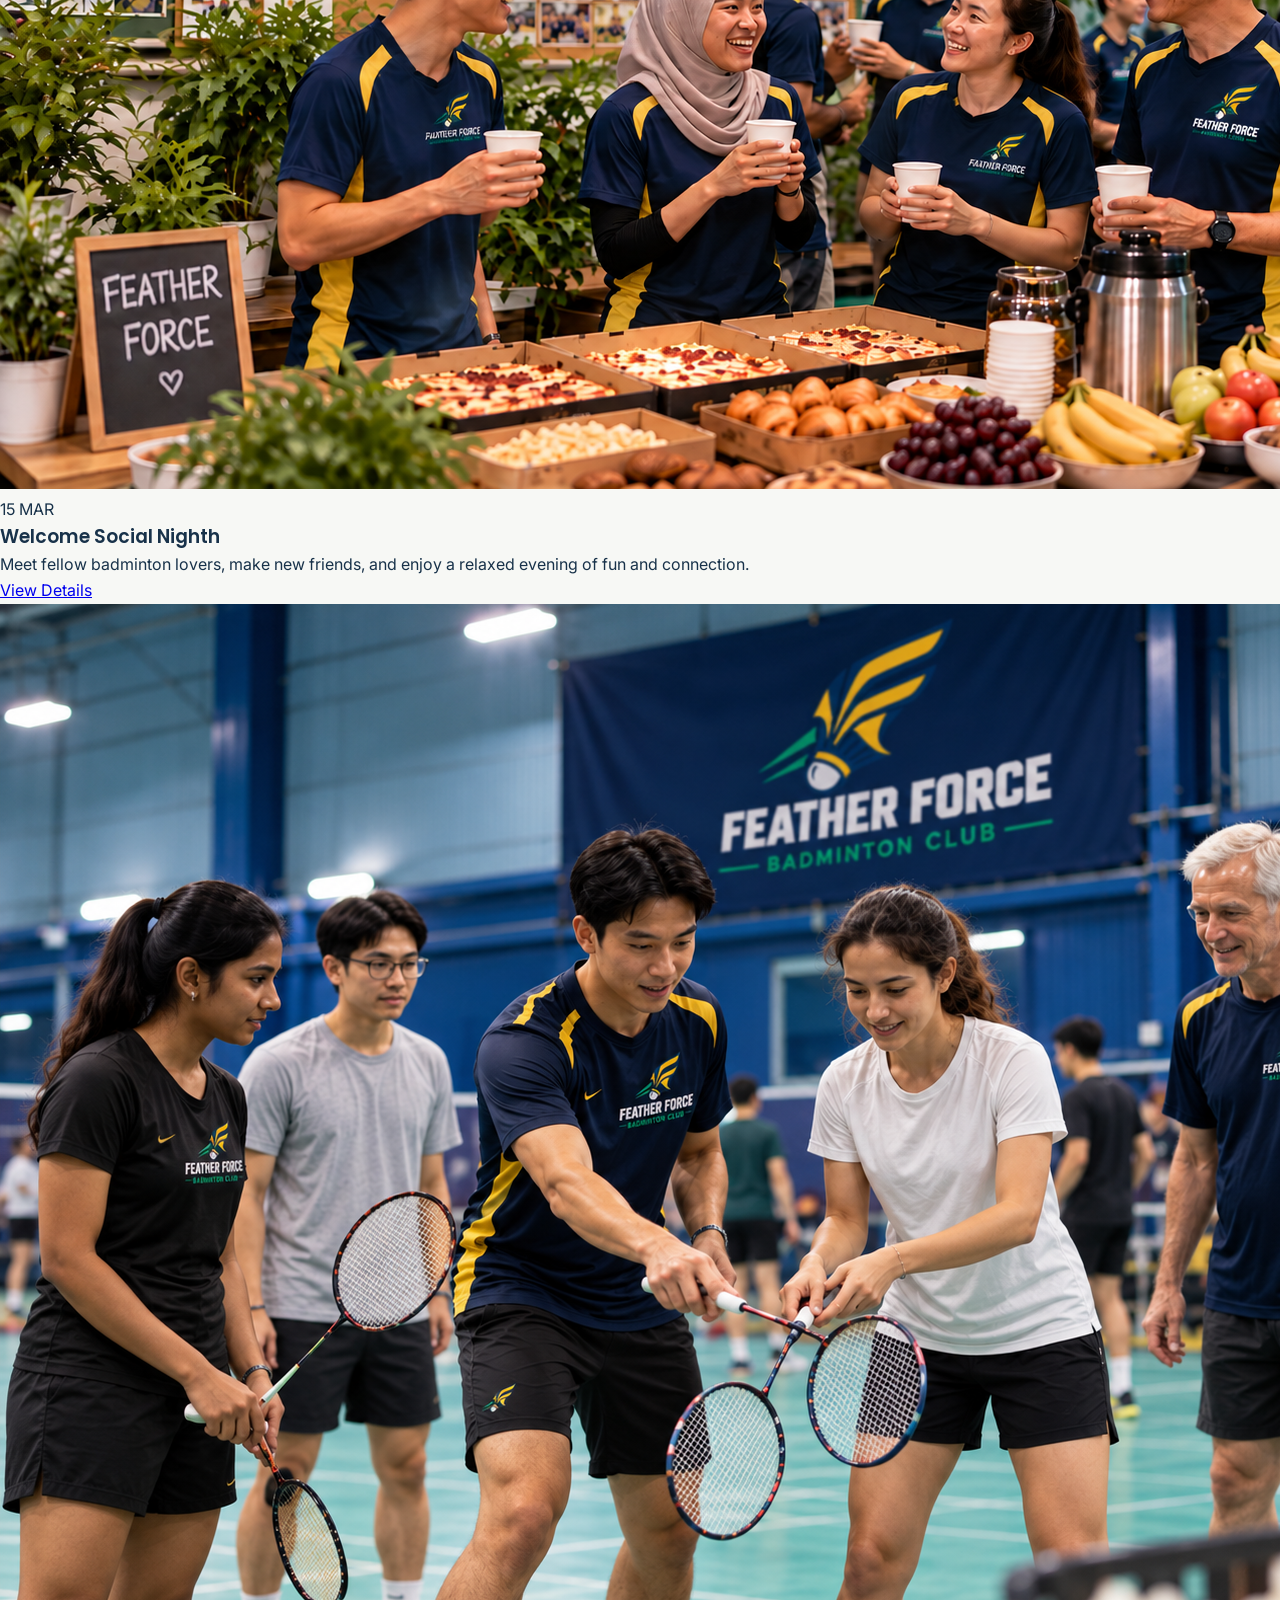
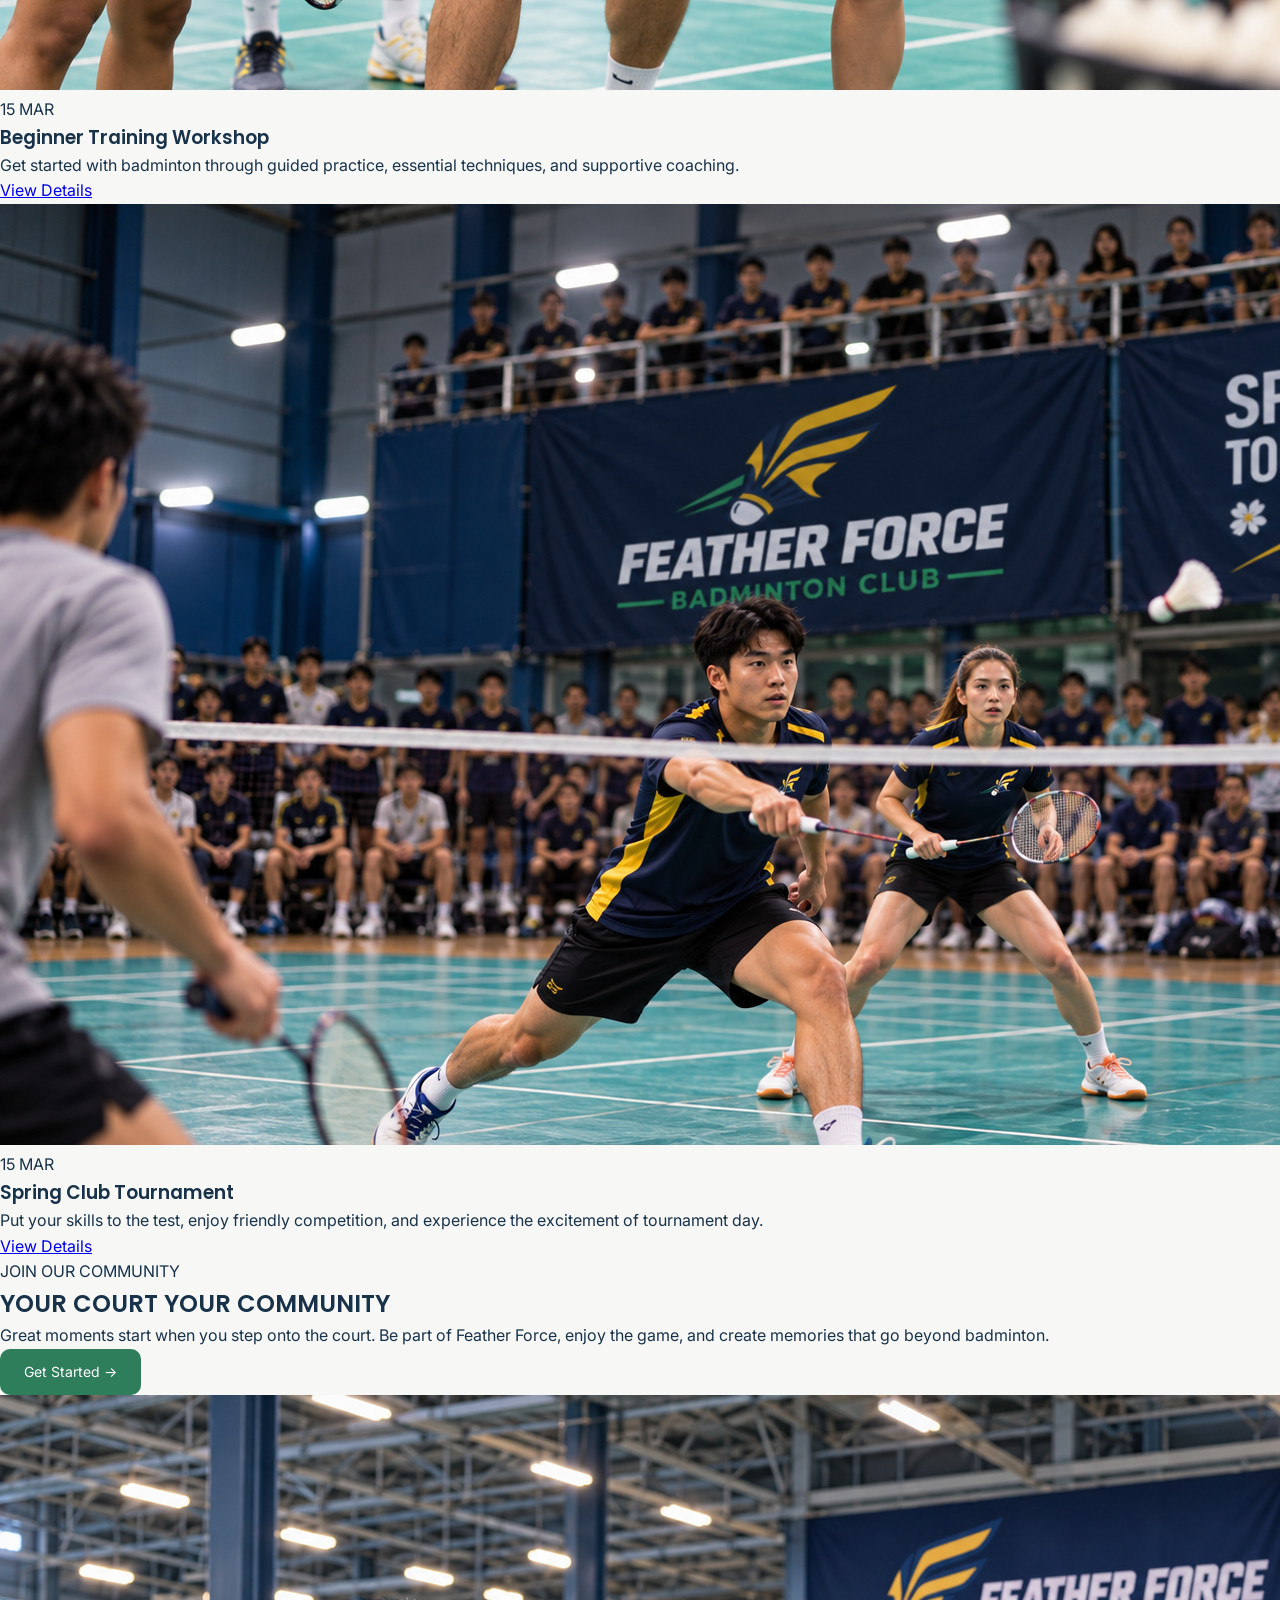
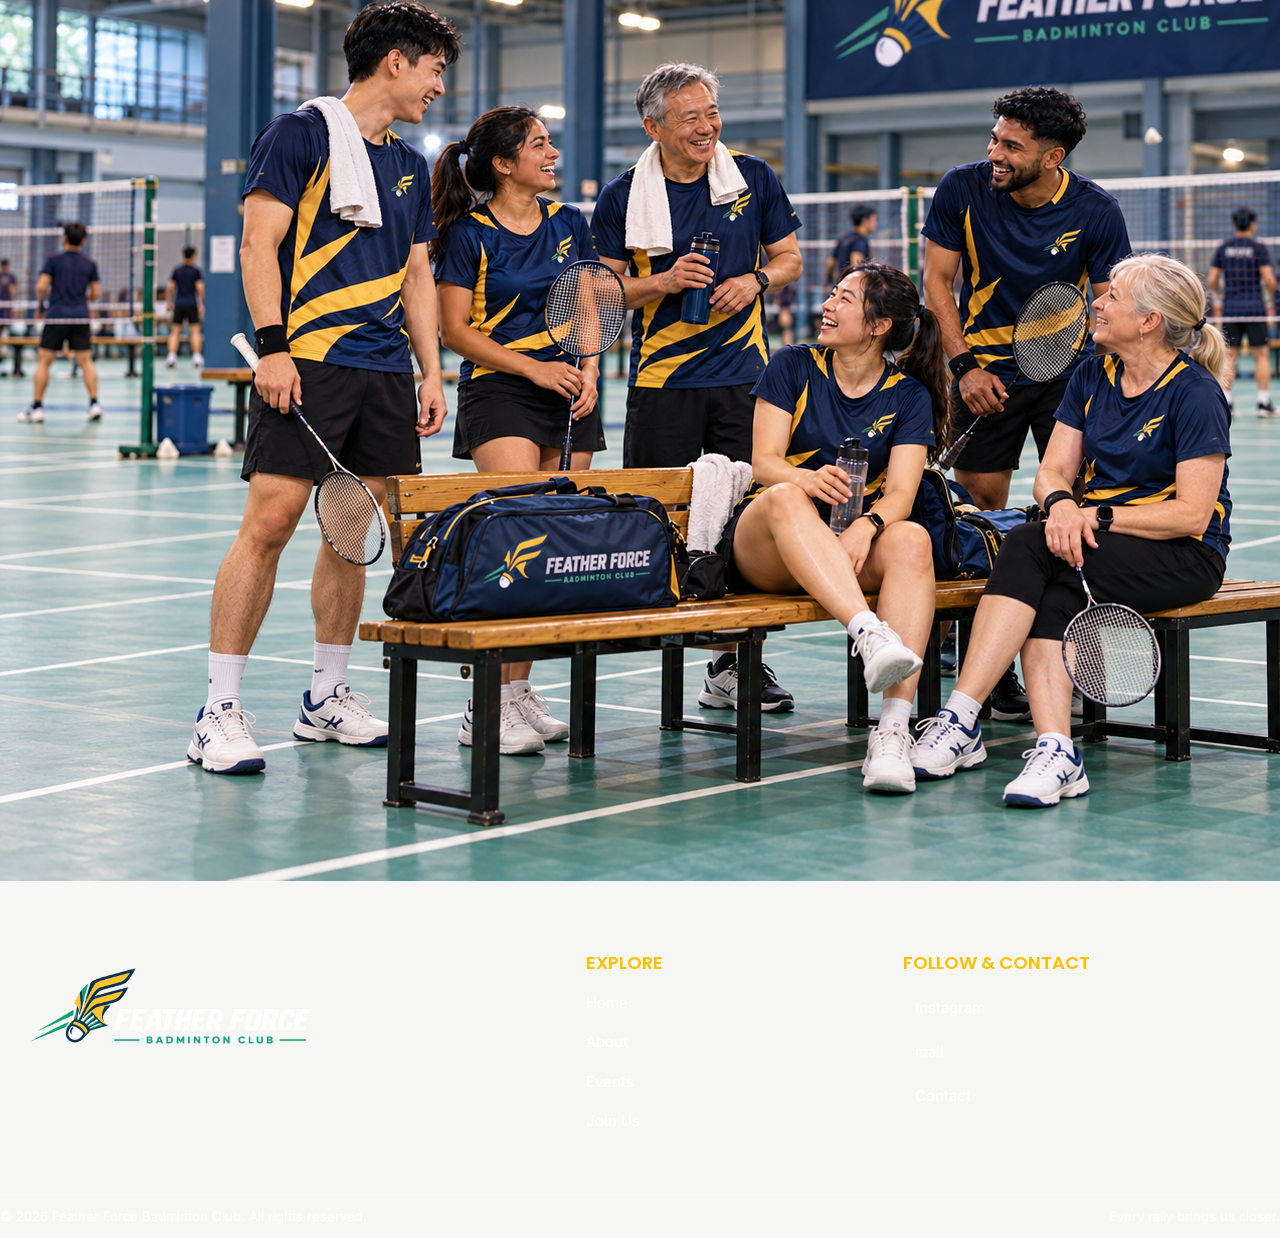
==== commit 39a56947: "Skriver om och förbättra koden för events-länk i upcoming events sektionen" ====
--- a/html/index.html
+++ b/html/index.html
@@ -248,8 +248,8 @@
                      <!-- Länk till Events-Sidan  -->
                     <a href="events.html" class="events-link">
     
-                      <span class="mobile-text">View All &rarr;</span>
-                      <span class="desktop-text">View Upcoming Events &rarr;</span>
+                        <span class="mobile-text">View All &rarr;</span>
+                        <span class="desktop-text">View Upcoming Events &rarr;</span>
 
                     </a>
                   </div>
@@ -281,10 +281,7 @@
                             </p>
 
                             <!-- Länk till Events detaljer -->
-                            <a href="events.html" class="events-link">
-    
-                                <span class="mobile-text">View All &rarr;</span>
-                                <span class="desktop-text">View Upcoming Events &rarr;</span>
+                            <a href="events.html">View Details</a>
 
                             </a>
                         </div>
@@ -315,12 +312,9 @@
                             </p>
 
                             <!-- Länk till Events detaljer -->
-                            <a href="events.html" class="events-link">
-    
-                                <span class="mobile-text">View All &rarr;</span>
-                                <span class="desktop-text">View Upcoming Events &rarr;</span>
-
-                            </a>
+                            <a href="events.html">View Details</a>
+
+                            
                         </div>
                    </article>
 
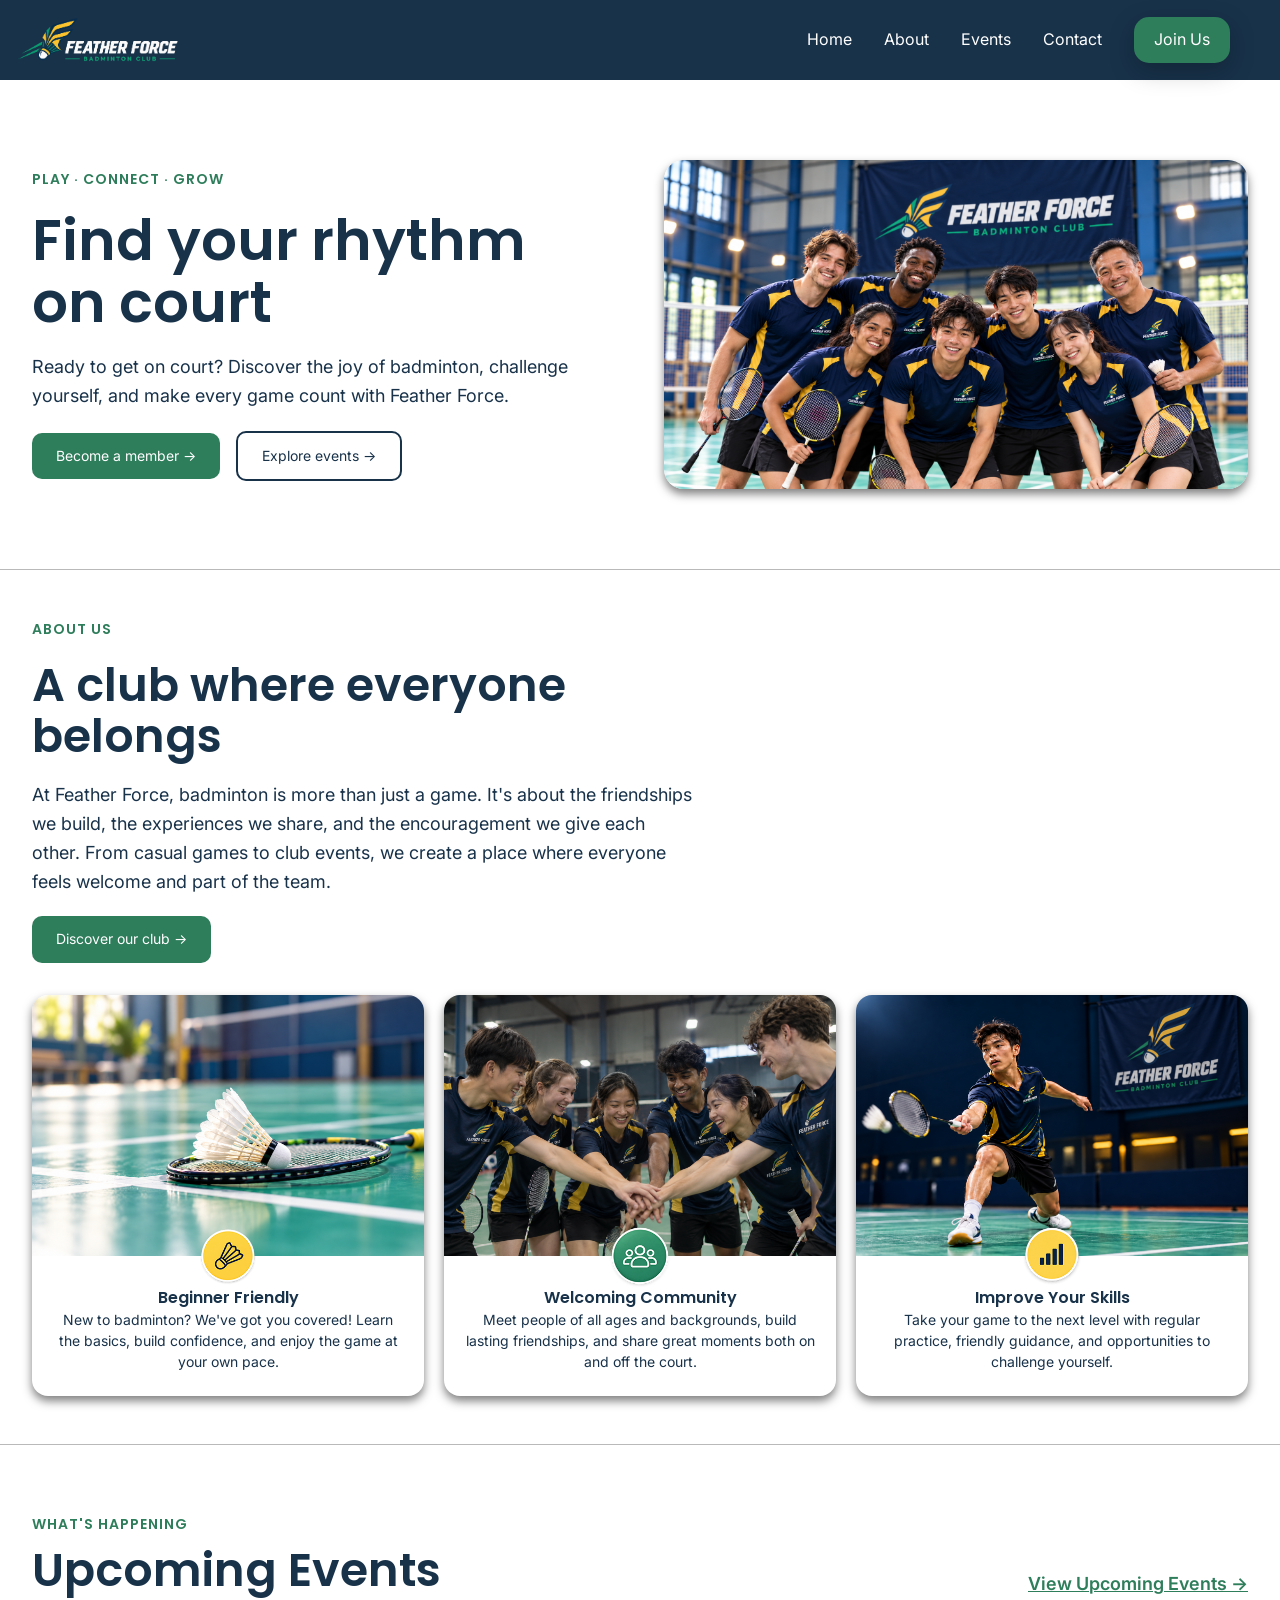
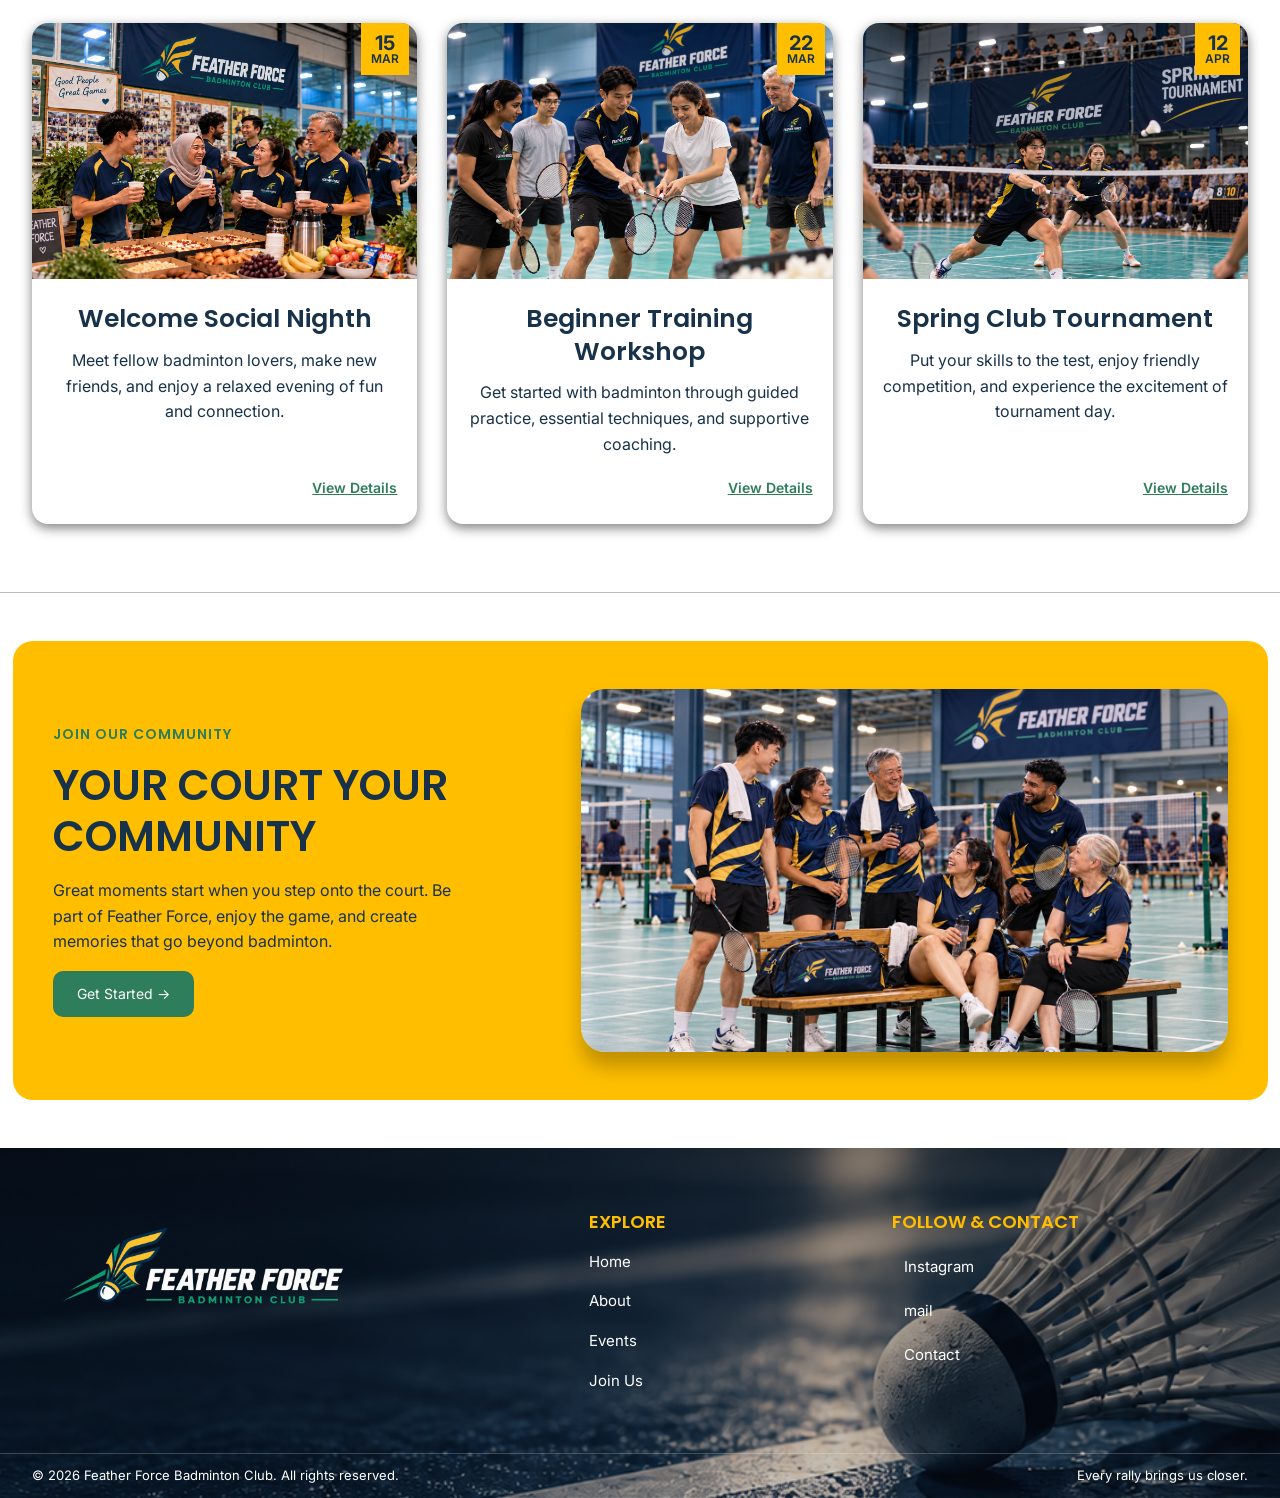
==== commit 81f41b67: "Lägg till gemensam header, navigation och footer på About-, Events- och Contact-sidorna samt byt nam" ====
--- a/html/index.html
+++ b/html/index.html
@@ -296,7 +296,7 @@
                        
                          <!-- Events datum  -->
                          <span class="event-date">
-                             <span class="event-day">15</span>
+                             <span class="event-day">22</span>
                              <span class="event-month">MAR</span>
                           </span>
                       </div>
@@ -327,8 +327,8 @@
                          
                          <!-- Events datum  -->
                          <span class="event-date">
-                             <span class="event-day">15</span>
-                             <span class="event-month">MAR</span>
+                             <span class="event-day">12</span>
+                             <span class="event-month">APR</span>
                           </span>
                       </div>
 
--- a/css/main.css
+++ b/css/main.css
@@ -6,8 +6,10 @@
     margin: 0;
     padding: 0;
     box-sizing: border-box;
-    background-color: #F7F8F5 ;
-}
+
+}
+/*=============================================================*
+
 
 /* ==============================
   2. BODY & GRUNDLÄGGANDE TYPOGRAFI
@@ -26,9 +28,26 @@
     font-weight: 600;
 }
 
+/* Gemnsam typografi för alla tags */
+.tag{
+    font-family: "Poppins",sans-serif;
+}
+/*=============================================================*
+
+
+
 /* ==============================
   3. GLOBAL CONTAINER
 ================================= */
+
+/* Gemensam innehållscontainer */
+.content-container{
+    width: 100%;
+    max-width: 1200px;
+    margin-inline: auto;
+    padding: 20px;
+}
+/*=============================================================*
 
 
 
@@ -74,6 +93,7 @@
     background-color: rgba(255, 246, 246, 0.703);
     box-shadow: 0 8px 24px rgba(0, 0, 0, 1);
 }
+/*=============================================================*
 
 
 
@@ -164,6 +184,7 @@
     color: #d39f03;
     text-decoration: underline;
 }
+/*=============================================================*
 
 
 /* =========================
@@ -268,20 +289,31 @@
     color: #d39f03;
     text-decoration: underline;
 }
-
-
-
-
-
-/* =============================
-   7. DESKTOP LAYOUT
-================================*/
+/*=============================================================*
+
+
+
+* =========================
+   TABLET – 768px
+========================= */
+
+@media(min-width:768px){
+
+}
+/*========================================================*/
+
+
+
+
+/* =========================
+   LAPTOP – 900px
+========================= */
 
 @media (min-width: 900px){
 
 
    /* =============================
-    DESKTOP HEADER, NAVIGATION
+    LAPTOP HEADER, NAVIGATION
    ================================*/
 
    /*. Sidhuvudet följer med vid scrolling */
@@ -303,13 +335,14 @@
         position: sticky;
         width: auto;
         padding: 0;
+        margin-right: 50px;
        background-color: transparent;
     }
 
     /* Layout för navigationslänkar */
     .nav-list{
         flex-direction: row;
-        align-items: center;
+        align-items:  center;
         gap: 32px;
     }
    
@@ -332,10 +365,12 @@
     .join-button:hover{
      background-color: #1B5E40;
     }
+    /*=============================================================*
+
 
 
    /* =============================
-     DESKTOP - FOOTER
+     LAPTOP - FOOTER
    ================================*/
 
     /* Rutnät layout för sidfotens huvudinnehåll */
@@ -391,8 +426,18 @@
     .footer-bottom-content p {
         font-size: 13px;
     }
-
     
-}
-
-
+
+}
+/*==========================================================*/
+
+
+/* =========================
+   STÖRRE DESKTOP – 1200px
+========================= */
+
+@media(min-width:1200px){
+
+}
+/*==========================================================*/
+
--- a/css/index.css
+++ b/css/index.css
@@ -32,6 +32,7 @@
     font-size: 36px;
     line-height: 1.2;
     color: #18324A;
+    max-width: 15ch;
 }
 
 /* Hero beskrivning */
@@ -57,6 +58,7 @@
     height: auto;
     border-radius: 20px;
     object-fit: cover;
+    box-shadow: 0 5px 10px rgba(0, 0, 0, 0.5);
 }
 
 
@@ -106,8 +108,7 @@
     color: #18324A;
     font-size: 16px;
     line-height: 1.6;
-    max-width: 45ch;
-    text-align: left;
+    max-width: 400px;
  
 }
 
@@ -157,13 +158,241 @@
 }
 
 
-
-
-
-
-
-
-
+/* ==================================
+   3. UPCOMING EVENTS - MOBILE FIRST
+=====================================*/
+
+
+/* Bakgrund, avstånd och border-line för sektionen */
+.home-events {
+    padding-block: 48px;
+    border-bottom:1px #B9B9B9 solid;
+}
+
+/* Sektionens rubrik och länk */
+.section-head {
+    display: flex;
+    flex-direction: space-between;
+    align-items: flex-end;
+    gap: 90px;
+    margin-bottom: 24px;
+}
+
+/* Tag och h2 */
+.section-title {
+    display: flex;
+    flex-direction: column;
+    gap: 8px;
+    min-width: 0;
+}
+
+/* Tag */
+.section-title .tag {
+    color: #2E7D5B;
+    font-size: 14px;
+    font-weight: 600;
+    letter-spacing: 1px;
+}
+
+/* Rubrik */
+.section-title h2 {
+    font-size: 28px;
+    line-height: 1.2;
+}
+
+/* Länk till Events-sidan */
+.section-head > a {
+    color: #2E7D5B;
+    font-size: 14px;
+    font-weight: 600;
+    text-decoration: underline;
+}
+
+/* Kortlayout för mobil */
+.events-grid {
+    display: grid;
+    grid-template-columns: minmax(0, 1fr);
+    gap: 24px;
+}
+
+/* Evenemangskort */
+.event-card {
+    background-color: white;
+    border-radius: 16px;
+    overflow: hidden;
+    box-shadow: 0 4px 12px rgba(0, 0, 0, 0.5);
+}
+
+/* Bild och datum */
+.event-card-visual {
+    position: relative;
+}
+
+/* Evenemangets bild */
+.event-card-visual img {
+    display: block;
+    width: 100%;
+    aspect-ratio: 3 / 2;
+    object-fit: cover;
+}
+
+/* Datum ovanpå bilden */
+.event-date {
+    position: absolute;
+    top: 0px;
+    right: 8px;
+
+    display: flex;
+    flex-direction: column;
+    align-items: center;
+
+    background-color: #FFBF00;
+    padding: 6px 10px;
+    line-height: 1;
+}
+
+/* Datum siffror */
+.event-day {
+    font-size: 18px;
+    font-weight: 700;
+}
+
+/* Datum månader */
+.event-month {
+    font-size: 10px;
+    font-weight: 600;
+}
+
+/* Kortets textinnehåll */
+.event-card-content {
+    padding: 24px 20px;
+}
+
+/* Kortets rubrik */
+.event-card-content h3 {
+    color: #18324A;
+    font-size: 20px;
+    line-height: 1.3;
+    margin-bottom: 12px;
+}
+
+/* Kortets beskrivning */
+.event-card-content p {
+    color: #18324A;
+    font-size: 14px;
+    line-height: 1.6;
+    margin-bottom: 20px;
+}
+
+/* View Details */
+.event-card-content a {
+    color: #2E7D5B;
+    font-size: 14px;
+    font-weight: 600;
+    text-decoration: underline;
+}
+
+/* Aktivt tillstånd för view details länkar */
+.event-card-content a:active{
+    color: #1B5E40;
+    text-decoration: underline;
+}
+
+/* Visa View All på mobil */
+.events-link {
+    flex-shrink: 0;
+    font-size: 14px;
+    white-space: nowrap;
+}
+
+/* Dölj desktop-text på mobil */
+.events-link .desktop-text {
+    display: none;
+}
+
+/* Aktivt tillstånd för evenemangslänken */
+.events-link:active {
+    color: #1B5E40;
+    text-decoration: underline;
+}
+
+/* ==================================
+   4. CTA SEKTIONEN - MOBILE FIRST
+=====================================*/
+
+/* Avstånd runt CTA-sektionen */
+
+.home-cta {
+    padding-block: 48px;
+}
+
+/* CTA-sektionens layout och bakgrund */
+.cta-layout {
+    display: grid;
+    grid-template-columns: minmax(0, 1fr);
+    gap: 32px;
+
+    background-color: #FFBF00;
+    border-radius: 20px;
+    padding: 32px 20px;
+    width: calc(100% - 25px);
+}
+
+/* CTA-sektionens textlayout */
+.cta-content {
+    display: flex;
+    flex-direction: column;
+    align-items: flex-start;
+    gap: 16px;
+}
+
+/* Tag */
+.cta-content .tag {
+    color: #2E7D5B;
+    font-size: 14px;
+    font-weight: 600;
+    letter-spacing: 1px;
+}
+
+/* Sektionens huvudrubrik */
+.cta-content h2 {
+    color: #18324A;
+    font-size: 32px;
+    line-height: 1.2;
+    max-width: 300px;
+}
+
+/* CTA-sektionens beskrivning */
+.cta-content > p:not(.tag) {
+    color: #18324A;
+    font-size: 16px;
+    line-height: 1.6;
+    max-width: 35ch;
+}
+
+/* Dölj CTA-bilden på mobil */
+.cta-layout > img {
+  display: none;
+}
+
+
+/* =========================
+   TABLET – 768px
+========================= */
+
+@media (min-width: 768px) {
+
+    /* Layout kolummer för evenemangskorten */
+    .events-grid {
+        grid-template-columns: repeat(2, minmax(0, 1fr));
+        gap: 24px;
+    }
+
+    /* Anpassad rubrikstorlek */
+    .section-title h2 {
+        font-size: 34px;
+    }
+}
 
 
 
@@ -179,24 +408,25 @@
 
 @media (min-width: 900px) {
 
-   /* =============================
-        HOME HERO SEKTION - DESKTOP 
-   ================================ */
-
-    /* Två kolummer layout */
+    /* =========================
+       HOME HERO
+    ========================= */
+
+    /* Kolummer layout för text och bild */
     .hero-layout {
         grid-template-columns: 1fr 1fr;
         align-items: center;
-        gap: 48px;
-        padding-block: 80px;
-    }
-
-    /* Hero text */
+        gap: 32px;
+        padding-block: 64px;
+    }
+
+    /* Responsiv huvudrubrik */
     .hero-content h1 {
-        font-size: 56px;
-    }
-
-    /* Knappar */
+        font-size: clamp(40px, 4vw, 56px);
+        line-height: 1.1;
+    }
+
+    /* Knapplayout */
     .hero-actions {
         flex-direction: row;
         align-items: center;
@@ -204,63 +434,166 @@
     }
 
 
-    /* =============================
-        HOME ABOUT SEKTION - DESKTOP
-    ================================ */
-
-    /* Layout för text och informationskort */
+    /* =========================
+       HOME ABOUT
+    ========================= */
+
+    /* Layout för text och kort */
     .about-layout {
-        grid-template-columns: 1fr 2fr;
-        align-items: center;
-        gap: 20px;
-    }
-
-    /* Tre kolummer layout för informationskorten */
+        grid-template-columns: minmax(0, 1fr);
+        gap: 32px;
+    }
+
+    /* Kolummer layout för informationskorten */
     .about-cards {
         grid-template-columns: repeat(3, minmax(0, 1fr));
         gap: 20px;
     }
 
-    /* Bilder */
+    /* About-bilder */
     .about-card-image {
+        display: block;
         width: 100%;
+        height: auto;
         aspect-ratio: 3 / 2;
-        height: auto;
         object-fit: cover;
     }
 
-    /* About-sektionens huvudrubrik */
+    /* About-sektionens rubrik */
     .about-content h2 {
-        font-size: 36px;
-        line-height: 1.05;
-        max-width: 400px;
-    }
-
-    /* Text för 3 kortet */
+        font-size: clamp(36px, 4vw, 46px);
+        line-height: 1.1;
+        max-width: 600px;
+    }
+
+    /* Informationskortens beskrivning */
     .about-card-content p {
         font-size: 14px;
-    }
-
-}
+        line-height: 1.5;
+    }
+
+
+    /* =========================
+       UPCOMING EVENTS
+    ========================= */
+
+    /* Evenemangskortens layout */
+    .event-card {
+        display: flex;
+        flex-direction: column;
+    }
+
+    /*  Textinnehållet */
+    .event-card-content {
+        display: flex;
+        flex: 1;
+        flex-direction: column;
+        align-items: center;
+        padding: 24px 20px;
+    }
+
+    /* Centrera rubrik och beskrivning */
+    .event-card-content h3,
+    .event-card-content p {
+        text-align: center;
+    }
+
+    /* Placera detaljlänken längst ned till höger */
+    .event-card-content a {
+        align-self: flex-end;
+        margin-top: auto;
+    }
+
+    /* Anpassad datumetikett */
+    .event-date {
+        padding: 6px 10px;
+    }
+
+    /* Datumets dag */
+    .event-day {
+        font-size: 18px;
+    }
+
+    /* Datumets månad*/
+    .event-month {
+        font-size: 11px;
+    }
+
+
+    /* =========================
+       HOME CTA
+    ========================= */
+
+    /* Kolummer layout för text och bild */
+    .cta-layout {
+        grid-template-columns: minmax(0, 1fr) minmax(0, 1.2fr);
+        align-items: center;
+        gap: 24px;
+        padding: 40px 32px;
+    }
+
+    /* Visa CTA-bilden på laptop */
+    .cta-layout > img {
+        display: block;
+        width: 100%;
+        height: auto;
+        aspect-ratio: 16 / 9;
+        object-fit: cover;
+        border-radius: 20px;
+    }
+
+    /* Anpassad textplacering */
+    .cta-content {
+        padding-left: 0;
+    }
+
+    /* CTA-sektionens rubrik */
+    .cta-content h2 {
+        font-size: clamp(32px, 3.5vw, 42px);
+        max-width: 430px;
+    }
+
+
+    
+}
+
+
 
 
 /* =========================
-   STÖRRE DESKTOP – 1200px
+   DESKTOP – 1200px
 ========================= */
 
 @media (min-width: 1200px) {
 
-    /* =============================
-       HOME HERO SECTION
-    ================================ */
-
-    /* Hero title */
+    /* =========================
+       GLOBAL CONTAINER 
+    ========================= */
+
+    /* Begränsad innehållsbredd */
+    .content-container {
+        max-width: 2500px;
+        padding-inline: 32px;
+    }
+
+
+    /* =========================
+       HOME HERO
+    ========================= */
+
+    /* Anpassat avstånd mellan text och bild */
+    .hero-layout {
+        gap: 48px;
+        padding-block: 80px;
+    }
+
+    /* Hero-sektionens rubrik */
     .hero-content h1 {
         font-size: 56px;
         max-width: 500px;
     }
 
-    /* Hero description */
+    /* Hero-sektionens beskrivning */
     .hero-content > p:not(.tag) {
         font-size: 18px;
         line-height: 1.6;
@@ -268,45 +601,118 @@
     }
 
 
-    /* =============================
-       HOME ABOUT SECTION
-    ================================ */
-
-    /* Layout för text and cards */
-    .about-layout {
-        grid-template-columns: 1.3fr 2fr;
-        gap: 24px;
-    }
-
-    /* About-Sektions rubrik */
+    /* =========================
+       HOME ABOUT
+    ========================= */
+
+    /* Anpassad rubrikstorlek */
     .about-content h2 {
         font-size: 46px;
-        line-height: 1.1;
-        max-width: 500px;
-    }
-
-    /* Beskrivning om About-sektionen */
+    }
+
+    /* About-sektionens beskrivning */
     .about-content > p:not(.tag) {
         font-size: 18px;
         line-height: 1.6;
         max-width: 60ch;
     }
 
-    /*  tre korts rubrik */
+    /* Informationskortens rubriker */
     .about-card-content h3 {
         font-size: 16px;
         line-height: 1.3;
     }
 
-    /* Beskrivningar på tre kortet */
-    .about-card-content p {
-        font-size: 14px;
-        line-height: 1.5;
-    }
-}
-
- 
-
-
-  
-
+
+    /* =========================
+       UPCOMING EVENTS
+    ========================= */
+
+    /* Kolummer layout för evenemangskorten */
+    .events-grid {
+        grid-template-columns: repeat(3, minmax(0, 1fr));
+        gap: 30px;
+    }
+
+    /* Sektionens huvudrubrik */
+    .section-title h2 {
+        font-size: 46px;
+        line-height: 1.2;
+    }
+
+    /* Evenemangskortens rubriker */
+    .event-card-content h3 {
+        font-size: 25px;
+        line-height: 1.3;
+    }
+
+    /* Evenemangskortens beskrivningar */
+    .event-card-content p {
+        font-size: 16px;
+        line-height: 1.6;
+        max-width: 40ch;
+    }
+
+    /* Datumets storlek */
+    .event-date {
+        padding: 10px;
+    }
+
+    .event-day {
+        font-size: 20px;
+    }
+
+    .event-month {
+        font-size: 12px;
+    }
+
+    /* Placera evenemangslänken till höger */
+    .events-link {
+        margin-left: auto;
+        white-space: nowrap;
+    }
+
+    /* Visa desktoptext och dölj mobiltext */
+    .events-link .desktop-text {
+        display: inline;
+        font-size: 18px;
+    }
+    .events-link .mobile-text {
+        display: none;
+    }
+
+
+    /* =========================
+       HOME CTA
+    ========================= */
+
+    /* Anpassad CTA-layout */
+    .cta-layout {
+        grid-template-columns: minmax(0, 1fr) minmax(0, 1.3fr);
+        gap: 32px;
+        padding: 48px 40px;
+    }
+
+    /* CTA-bilden */
+    .cta-layout > img {
+        width: 100%;
+        aspect-ratio: 16 / 9;
+        object-fit: cover;
+        border-radius: 24px;
+        box-shadow: 0 15px 20px rgba(0, 0, 0, 0.25);
+    }
+
+    /* CTA-sektionens rubrik */
+    .cta-content h2 {
+        font-size: 42px;
+        line-height: 1.2;
+    }
+
+    /* CTA-sektionens beskrivning */
+    .cta-content > p:not(.tag) {
+        font-size: 16px;
+        line-height: 1.6;
+        max-width: 400px;
+    }
+}
+
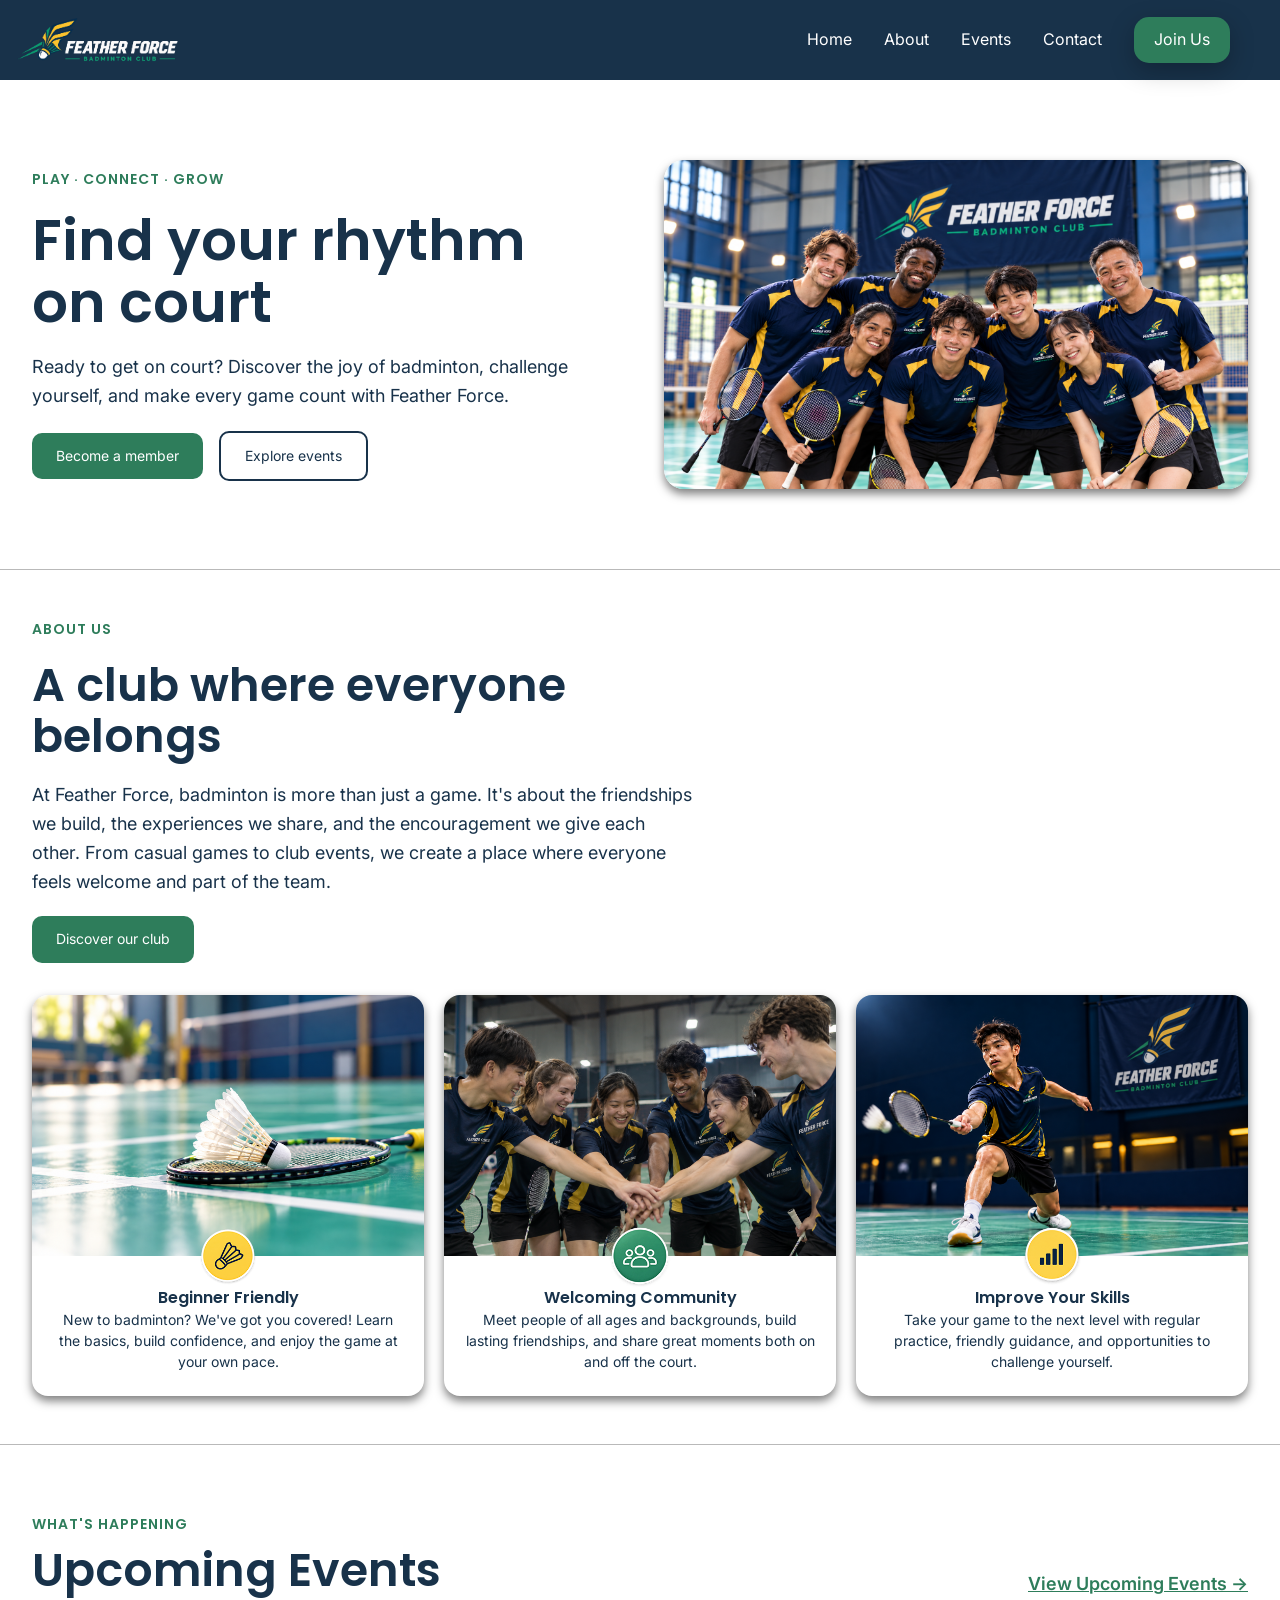
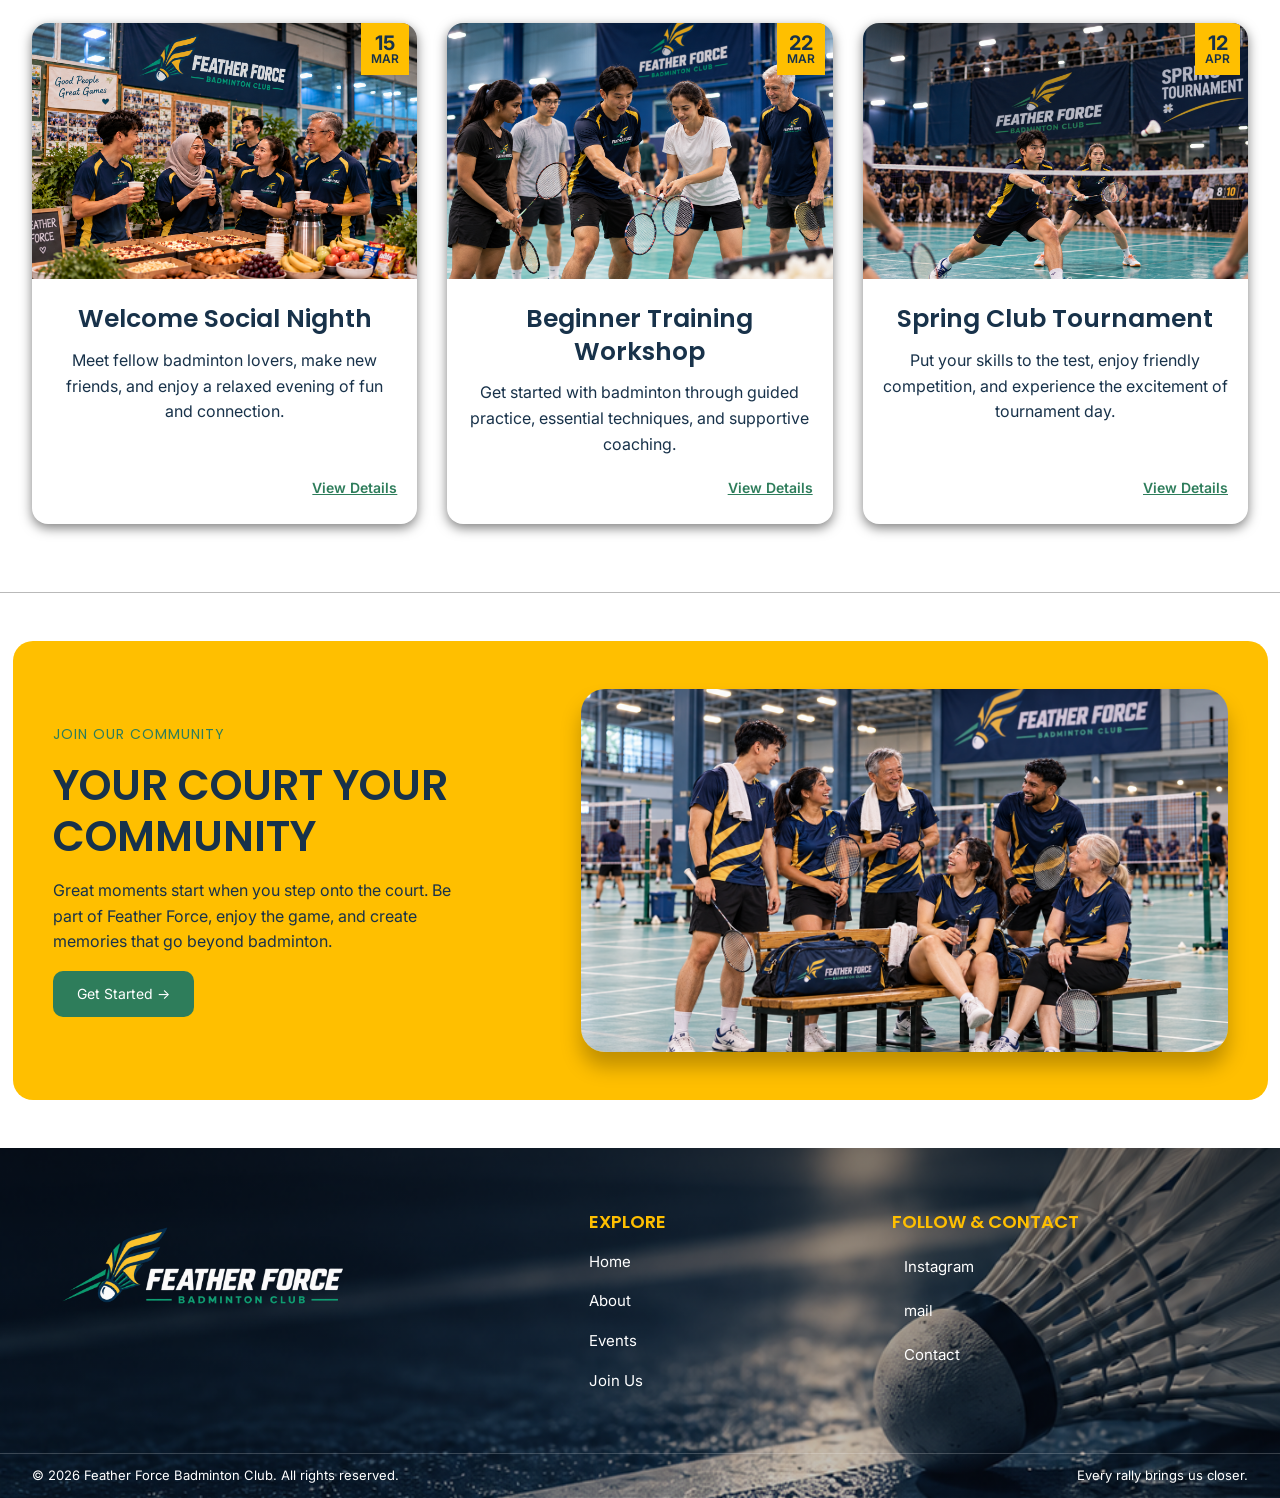
==== commit 8d2c40a4: "Uppdatera och förbättra knapptexterna på samtliga HTML-sidor" ====
--- a/html/index.html
+++ b/html/index.html
@@ -103,10 +103,10 @@
                     <div class="hero-actions">
 
                         <!-- Primär knapp för medlemskap -->
-                        <a href ="contact.html" class ="button button-primary">Become a member &rarr;</a>
+                        <a href ="contact.html" class ="button button-primary">Become a member </a>
 
                         <!-- Sekundär knapp för evenemang -->
-                        <a href="events.html" class ="button button-secondary">Explore events &rarr;</a>
+                        <a href="events.html" class ="button button-secondary">Explore events </a>
                     </div>
 
         
@@ -141,7 +141,7 @@
                     </p>
 
                     <!-- Knapp som länkar till About-Sidan -->
-                     <a href ="about.html" class ="button button-primary">Discover our club &rarr;</a>
+                     <a href ="about.html" class ="button button-primary">Discover our club </a>
                 </div>
 
                 <!-- Informationskort om klubbens fördelar -->
--- a/css/main.css
+++ b/css/main.css
@@ -23,7 +23,7 @@
 }
 
 /* Gemensam typografi för alla rubriker */
-h1, h2, h3 {
+h1, h2, h3, h4{
     font-family: "Poppins", sans-serif ;
     font-weight: 600;
 }
@@ -31,6 +31,8 @@
 /* Gemnsam typografi för alla tags */
 .tag{
     font-family: "Poppins",sans-serif;
+    color: #2E7D5B;
+    font-size: 14px;
 }
 /*=============================================================*
 
@@ -84,14 +86,14 @@
 /* Aktivt tillstånd för primära knappar */
 .button-primary:active{
     background-color: #1B5E40;
-    box-shadow: 0 8px 24px rgba(0, 0, 0, 1);
+    box-shadow: 0 8px 24px rgba(0, 0, 0, 0.5);
     color: white;
 }
 
 /* Aktivt tillstånd för sekundär knappar */
 .button-secondary:active{
     background-color: rgba(255, 246, 246, 0.703);
-    box-shadow: 0 8px 24px rgba(0, 0, 0, 1);
+    box-shadow: 0 8px 24px rgba(0, 0, 0, 0.5);
 }
 /*=============================================================*
 
--- a/css/index.css
+++ b/css/index.css
@@ -189,7 +189,6 @@
 /* Tag */
 .section-title .tag {
     color: #2E7D5B;
-    font-size: 14px;
     font-weight: 600;
     letter-spacing: 1px;
 }
@@ -348,9 +347,6 @@
 
 /* Tag */
 .cta-content .tag {
-    color: #2E7D5B;
-    font-size: 14px;
-    font-weight: 600;
     letter-spacing: 1px;
 }
 
